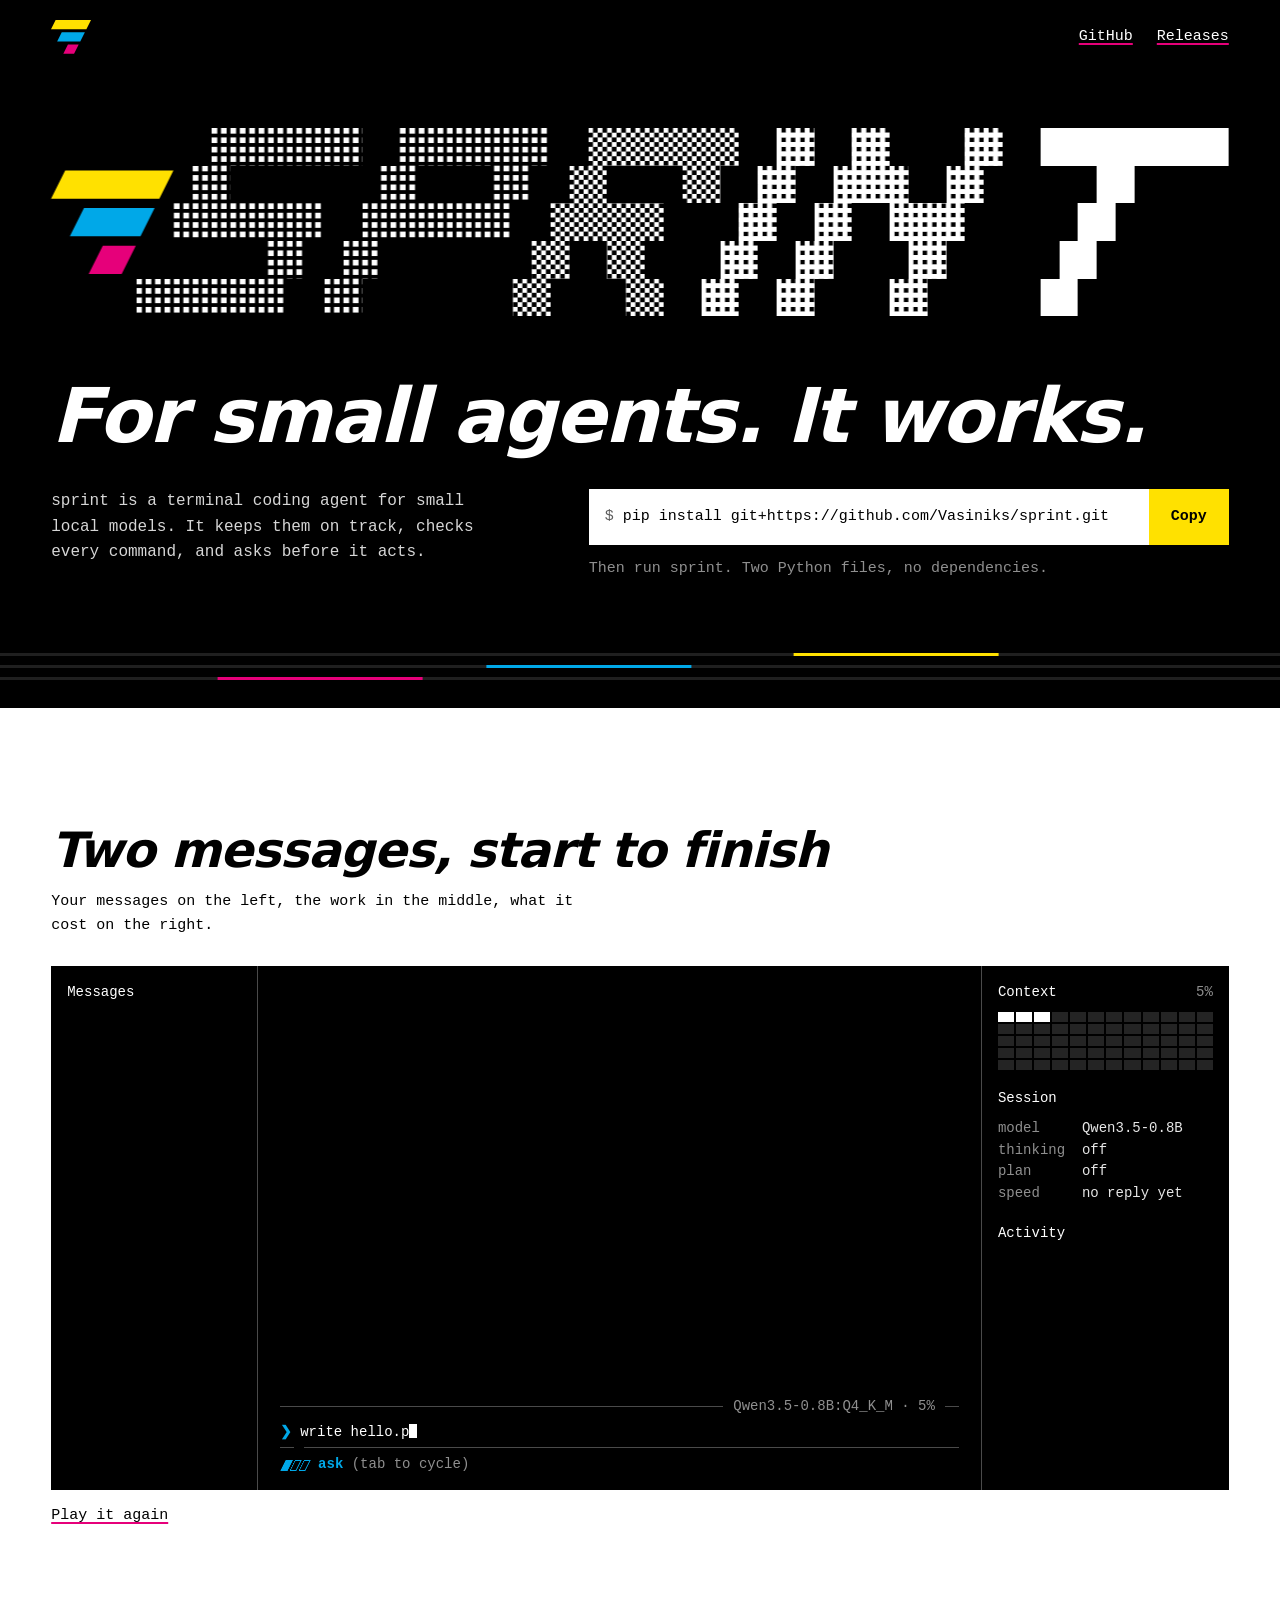
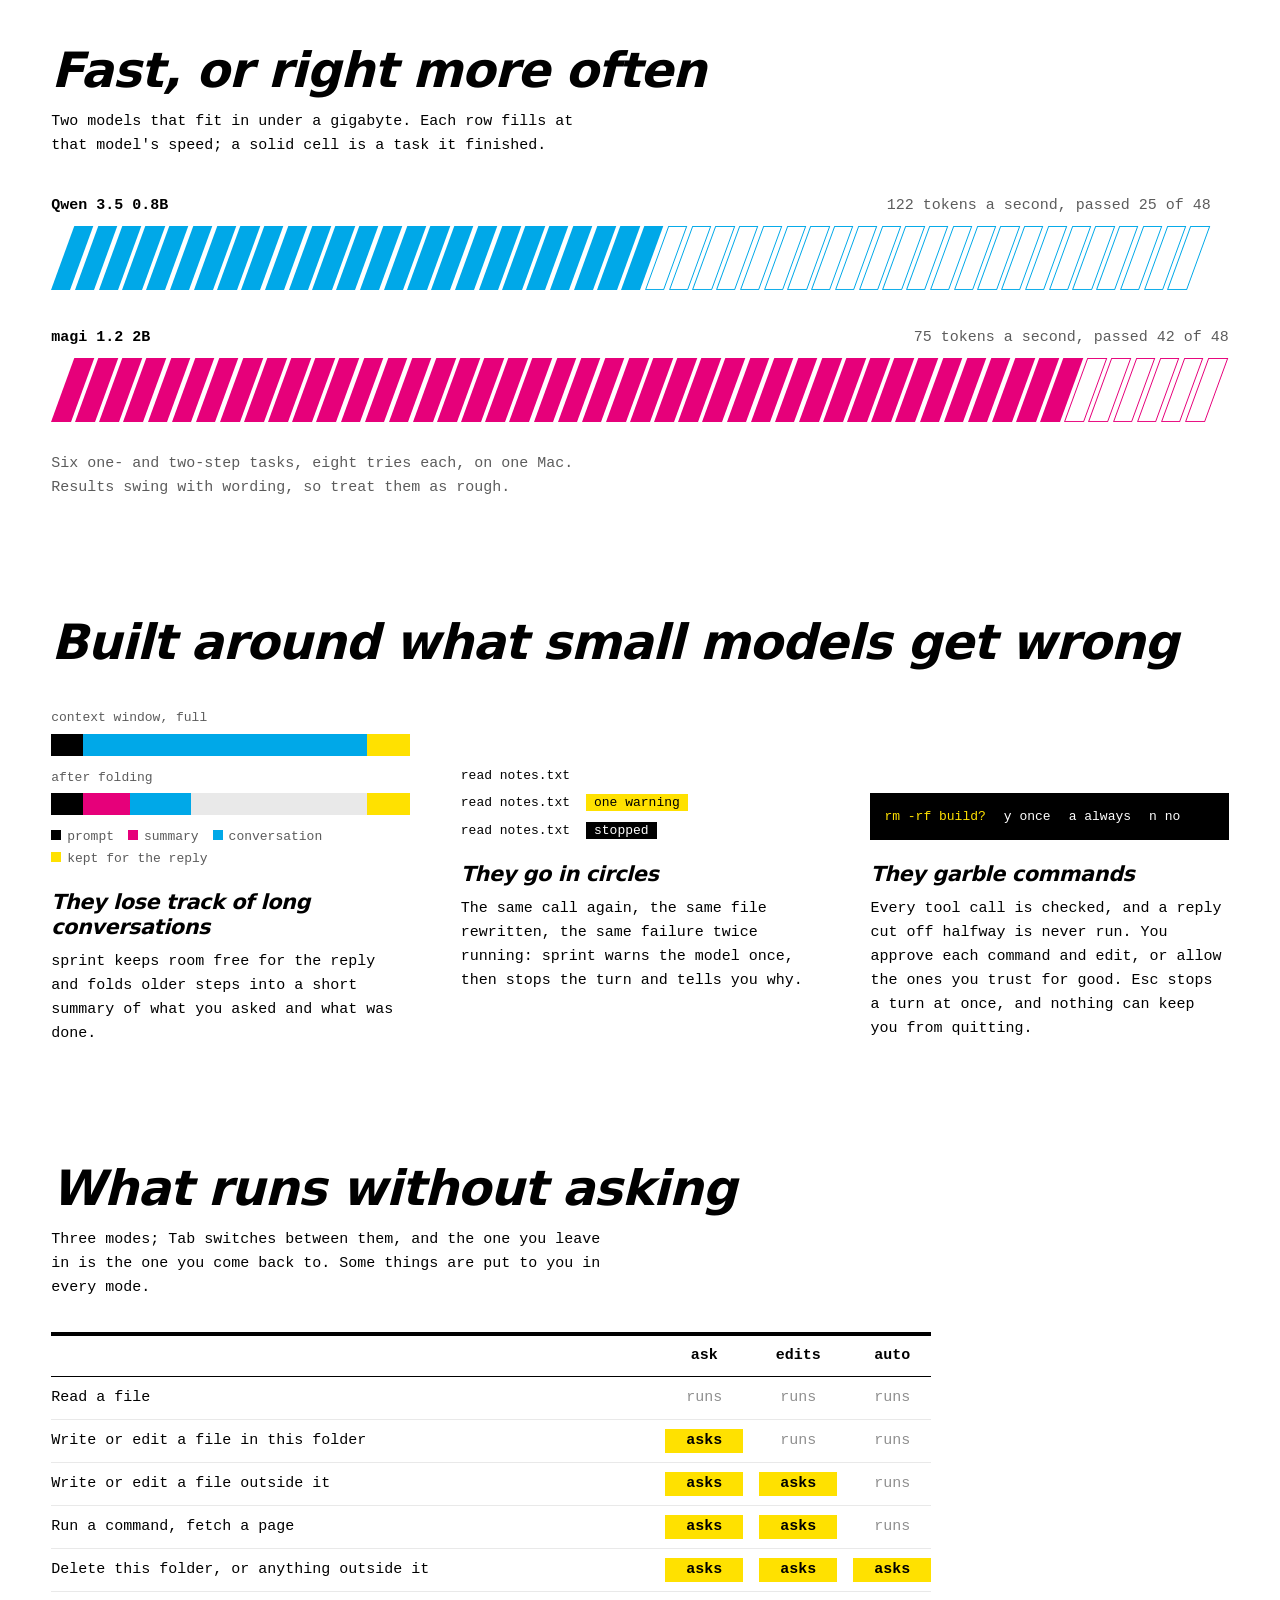
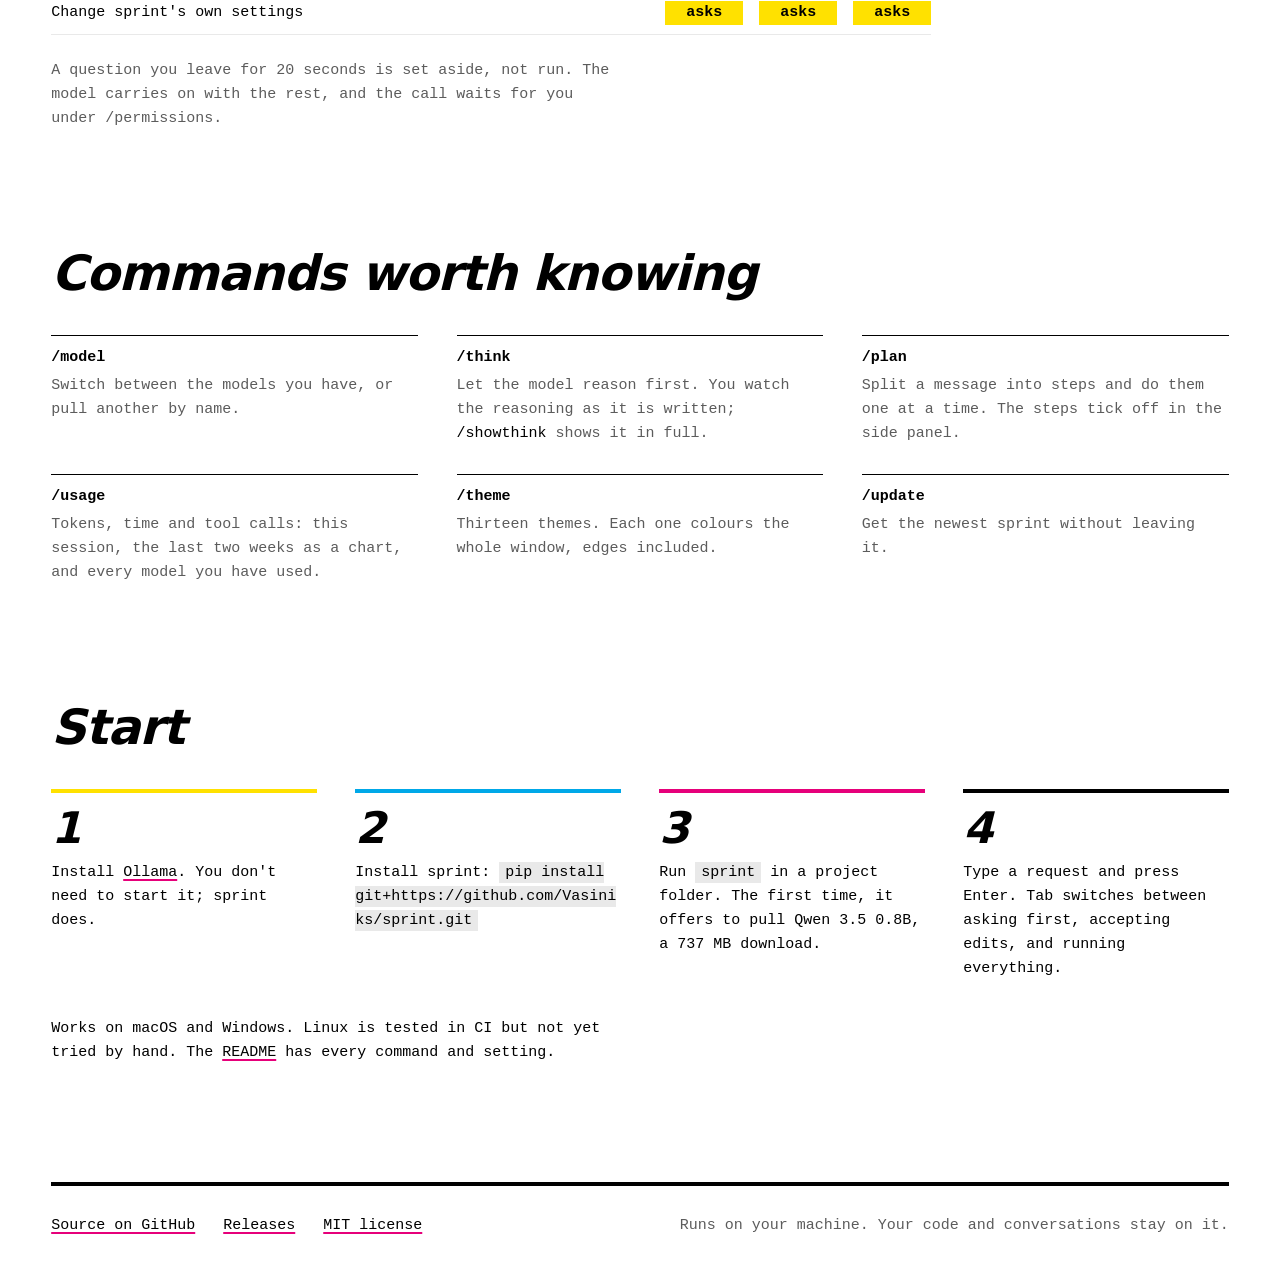
==== site/index.html @ 2ad1060d "Site: what each mode runs without asking, commands worth knowing, the session panel The mock screen'" ====
<!doctype html>
<html lang="en">
<head>
<meta charset="utf-8">
<meta name="viewport" content="width=device-width, initial-scale=1">
<title>sprint, a coding agent for small models</title>
<meta name="description" content="sprint is a terminal coding agent for small local models. Two Python files, no dependencies.">
<meta property="og:title" content="sprint">
<meta property="og:description" content="A terminal coding agent for small local models. It works.">
<meta name="color-scheme" content="light">
<link rel="icon" href="favicon.svg" type="image/svg+xml">
<script>document.documentElement.className = 'js'</script>
<style>
:root {
  --paper: #fff; --ink: #000; --grey: #5c5c5c; --faint: #e9e9e9; --line: #4a4a4a; --dim: #8f8f8f;
  --y: #ffe100; --c: #00a8e8; --m: #e6007a;
  --mono: ui-monospace, "SF Mono", SFMono-Regular, Menlo, Consolas, "Liberation Mono", monospace;
  --lean: "Avenir Next", "Helvetica Neue", "Segoe UI", system-ui, Arial, sans-serif;
  --gutter: clamp(16px, 4vw, 72px);
}
* { box-sizing: border-box; }
html { -webkit-text-size-adjust: 100%; }
body { margin: 0; background: var(--paper); color: var(--ink); font: 15px/1.6 var(--mono); overflow-x: clip; }
a { color: inherit; text-decoration: underline; text-decoration-color: var(--m); text-decoration-thickness: 2px; text-underline-offset: 3px; }
a:hover { text-decoration-color: var(--c); }
:focus-visible { outline: 3px solid var(--c); outline-offset: 3px; }
p { margin: 0; max-width: 62ch; }
h1, h2, h3 { font-family: var(--lean); font-style: italic; font-weight: 800; letter-spacing: -0.02em; margin: 0; }
h1 { font-size: clamp(2.1rem, 5.9vw, 7rem); line-height: .98; }
h1 span { white-space: nowrap; }
h2 { font-size: clamp(1.6rem, 3.8vw, 3.25rem); line-height: 1.05; }
h3 { font-size: 1.3rem; line-height: 1.2; }
code { font: inherit; }

/* hero: a black band the full width of the window */
.hero { background: var(--ink); color: #fff; padding: 0 var(--gutter); overflow: hidden; }
.top { display: flex; align-items: center; justify-content: space-between; padding: 20px 0; }
.top svg { width: 40px; height: auto; display: block; }
.top nav { display: flex; gap: 24px; }
.mark { display: block; width: 100%; height: auto; overflow: visible; margin: clamp(20px, 6vh, 72px) 0 clamp(32px, 7vh, 80px); }
.mark .s { transform-box: fill-box; transform-origin: 100% 50%; transform: scaleX(0); }
.pitch { display: grid; grid-template-columns: minmax(0, 1fr) minmax(0, 640px); gap: 28px clamp(32px, 6vw, 96px); align-items: start; margin-top: clamp(24px, 4vh, 44px); }
.pitch p { font-size: 16px; color: #d6d6d6; }
.get { display: flex; align-items: stretch; background: #fff; color: var(--ink); }
.get code { flex: 1; min-width: 0; padding: 16px; overflow-x: auto; white-space: nowrap; scrollbar-width: none; }
.get code::before { content: "$ "; color: var(--grey); }
.get button { font: inherit; font-weight: 700; border: 0; padding: 0 22px; background: var(--y); color: var(--ink); cursor: pointer; }
.get button:hover { background: var(--c); }
.pitch .after { margin-top: 12px; font-size: 15px; color: var(--dim); }
.track { margin: clamp(40px, 8vh, 88px) calc(var(--gutter) * -1) 0; padding-bottom: 28px; display: grid; gap: 9px; }
.track i { display: block; height: 3px; background: #1f1f1f; position: relative; }
.track i::after { content: ""; position: absolute; inset: 0 auto 0 0; width: 16vw; background: var(--tint); transform: translateX(var(--at)); }
.track i:nth-child(1) { --tint: var(--y); --at: 62vw; --t: 1.5s; }
.track i:nth-child(2) { --tint: var(--c); --at: 38vw; --t: 2.2s; }
.track i:nth-child(3) { --tint: var(--m); --at: 17vw; --t: 3.1s; }

main { padding: 0 var(--gutter); }
section { padding-top: clamp(72px, 13vh, 144px); }
section > h2 + p { margin-top: 14px; }

/* the screen: three panels, like the app */
.tui { margin-top: 28px; background: var(--ink); color: #e6e6e6; font-size: 14px; line-height: 1.55; display: grid; grid-template-columns: minmax(180px, 2fr) minmax(0, 7fr) minmax(200px, 2.4fr); }
.tui aside { padding: 16px 16px 14px; color: var(--dim); min-width: 0; }
.tui .hist { border-right: 1px solid var(--line); }
.tui .side { border-left: 1px solid var(--line); }
.tui h4 { margin: 0 0 8px; font: inherit; color: #fff; }
.tui h4 span { color: var(--dim); float: right; }
.tui .side h4:not(:first-child) { margin-top: 18px; }
.tui ol, .tui ul { list-style: none; margin: 0; padding: 0; }
.hist li { padding: 6px 8px; margin: 0 -8px 4px; }
.hist li.now { background: #1c1c1c; color: #fff; }
.hist li b { display: block; font-weight: 400; color: #fff; white-space: nowrap; overflow: hidden; text-overflow: ellipsis; }
.grid { display: grid; grid-template-columns: repeat(12, 1fr); gap: 2px; }
.grid i { aspect-ratio: 1.6; background: #242424; }
.grid i.sys { background: #fff; } .grid i.used { background: var(--c); }
.sess { display: grid; grid-template-columns: auto minmax(0, 1fr); gap: 0 1.2em; margin: 0; }
.sess dd { margin: 0; color: #e6e6e6; white-space: nowrap; overflow: hidden; text-overflow: ellipsis; }
.acts li { white-space: nowrap; overflow: hidden; text-overflow: ellipsis; }
.acts li b { font-weight: 400; color: var(--y); } .acts li em { font-style: normal; color: var(--c); }
.mid { display: flex; flex-direction: column; min-width: 0; height: calc(33.7em + 52px); padding: 16px clamp(12px, 2vw, 22px) 14px; }
.talk { flex: 1 1 0; min-height: 0; overflow: hidden; }
.talk > * + * { margin-top: 12px; }
.you { background: #2c2f35; padding: 6px 10px; color: #fff; font-weight: 700; border-left: 4px solid var(--c); }
.you::before { content: "❯ "; color: var(--c); }
.cost { color: var(--dim); margin-top: 2px !important; }
.win { position: relative; border: 1px solid var(--line); border-radius: 7px; padding: 12px 12px 8px; }
.talk > .win { margin-top: 20px; }
.win .cap, .win .state { position: absolute; top: -0.8em; background: var(--ink); padding: 0 6px; white-space: nowrap; }
.win .cap { left: 8px; max-width: calc(100% - 96px); overflow: hidden; text-overflow: ellipsis; }
.win .cap b { color: var(--y); font-weight: 400; }
.win .cap em { color: var(--c); font-style: normal; }
.win .state { right: 8px; color: var(--dim); }
.win .body { white-space: pre-wrap; min-height: 1.55em; }
.plus { color: var(--c); } .minus { color: var(--m); } .dim { color: var(--dim); }
/* the prompt: a status line while a turn runs, a rule with the model, the prompt itself, a rule carrying the mode */
.status { display: flex; align-items: center; gap: .9em; margin-top: 10px; color: var(--dim); white-space: nowrap; visibility: hidden; }
.busy .status { visibility: visible; }
.status span { min-width: 0; overflow: hidden; text-overflow: ellipsis; }
.lap { --cells: 14; flex: none; position: relative; width: calc(var(--cells) * .6em); height: 1.05em; margin: 0 .3em; background: #242424; overflow: hidden; transform: skewX(-26.565deg); color: var(--y); }
.lap b { position: absolute; inset: 0 auto 0 0; display: flex; transform: translateX(3em); }
.lap i { width: .6em; height: 1.05em; background: currentColor; }
.lap i:nth-child(1) { opacity: .3; } .lap i:nth-child(2) { opacity: .52; } .lap i:nth-child(3) { opacity: .76; }
.rule { display: flex; align-items: center; gap: 10px; margin-top: 4px; color: var(--dim); white-space: nowrap; }
.rule::before, .rule::after { content: ""; width: 14px; border-top: 1px solid var(--line); }
.rule.over::before, .rule.under::after { content: none; }
.rule i { flex: 1; border-top: 1px solid var(--line); min-width: 12px; }
#mode, .gt { color: var(--c); font-weight: 700; }
#meta { overflow: hidden; text-overflow: ellipsis; }
.line { display: flex; align-items: flex-start; gap: .6em; margin-top: 4px; color: #fff; }
.gt { flex: none; }
.modeline { display: flex; align-items: center; margin-top: 6px; color: var(--dim); white-space: nowrap; }
.icon { display: inline-flex; gap: 2px; margin: 0 .7em 0 .25em; transform: skewX(-26.565deg); }
.icon i { width: .5em; height: .8em; box-shadow: inset 0 0 0 1px var(--c); }
.icon i.on { background: var(--c); }
.modeline span:last-child { margin-left: .6em; }
.entry { min-width: 0; overflow-wrap: anywhere; }
.caret { display: inline-block; width: .55em; height: 1.05em; background: #fff; vertical-align: -.2em; }
.hint { color: var(--dim); margin-left: .6em; white-space: pre-wrap; }
#typed:not(:empty) ~ .hint, .asking .caret { display: none; }
.q { margin-right: 1.2em; }
.keys { display: inline-block; white-space: nowrap; color: var(--dim); } .keys b { color: #fff; font-weight: 400; } .keys b ~ b { margin-left: 1.1em; } .keys u { text-decoration: none; background: #fff; color: var(--ink); font-weight: 700; padding: 0 .45em; margin-right: .7em; } .keys u.hit { background: var(--y); } .keys b.hit { background: var(--y); color: var(--ink); }
.again { margin-top: 14px; font: inherit; background: none; border: 0; padding: 0; cursor: pointer; text-decoration: underline; text-decoration-color: var(--m); text-decoration-thickness: 2px; text-underline-offset: 3px; }

/* two models */
.lanes { margin-top: 36px; display: grid; gap: 30px; }
.lane .name { display: flex; flex-wrap: wrap; justify-content: space-between; gap: 4px 16px; }
.lane .name span { color: var(--grey); }
.cells { display: grid; grid-template-columns: repeat(48, 1fr); gap: clamp(1px, .35vw, 5px); height: clamp(34px, 5vw, 64px); margin: 8px 0 6px; transform: skewX(-20deg); transform-origin: 0 100%; padding-right: clamp(12px, 2vw, 24px); }
.cells i { background: var(--tint); }
.cells i.miss { background: none; box-shadow: inset 0 0 0 1px var(--tint); }
.q { --tint: var(--c); --step: 34ms; } .g { --tint: var(--m); --step: 55ms; }
.note { margin-top: 24px; color: var(--grey); }

/* three points, side by side */
.points { margin-top: 40px; display: grid; grid-template-columns: repeat(3, minmax(0, 1fr)); gap: 48px clamp(28px, 4vw, 64px); }
.point p { margin-top: 10px; }
.fig { font-size: 13px; line-height: 1.5; min-height: 132px; margin-bottom: 22px; display: flex; flex-direction: column; justify-content: flex-end; }
.bar { display: flex; height: 22px; background: var(--faint); margin-top: 6px; }
.bar i { display: block; height: 100%; flex: none; }
.bar .k { background: var(--ink); width: 9%; } .bar .c { background: var(--c); width: 79%; } .bar .m { background: var(--m); width: 0; } .bar .y { background: var(--y); margin-left: auto; width: 12%; }
.bar.fold .c { width: 17%; } .bar.fold .m { width: 13%; }
.fig .cap { display: block; color: var(--grey); }
.fig .cap + .bar + .cap { margin-top: 12px; }
.key { display: flex; flex-wrap: wrap; gap: 2px 14px; margin-top: 12px; color: var(--grey); }
.key i { display: inline-block; width: 10px; height: 10px; margin-right: 6px; }
.calls { display: grid; grid-template-columns: auto 1fr; gap: 8px 16px; align-items: center; margin: 0; }
.calls dt, .calls dd { margin: 0; }
.tag { padding: 1px 8px; } .tag.warn { background: var(--y); } .tag.stop { background: var(--ink); color: #fff; }
.askline { background: var(--ink); color: #fff; padding: 14px; display: flex; flex-wrap: wrap; gap: 4px 18px; }
.askline span { color: var(--y); } .askline b { font-weight: 400; color: #fff; }
.askline b:first-of-type { padding: 0 6px; margin: 0 -6px; }

/* what each mode runs: a row to a kind of action, a column to a mode */
.rules { margin-top: 32px; max-width: 880px; border-top: 4px solid var(--ink); }
.rr { display: grid; grid-template-columns: minmax(0, 1fr) repeat(3, 5.2em); align-items: center; gap: 0 clamp(6px, 1.4vw, 16px); padding: 9px 0; border-bottom: 1px solid var(--faint); }
.rr.head { padding: 8px 0; border-bottom-color: var(--ink); }
.rr b, .rr i, .rr u { text-align: center; font-style: normal; text-decoration: none; }
.rr i { color: var(--dim); }
.rr u { background: var(--y); font-weight: 700; }

/* commands: a name, and what it is for */
.cmds { margin: 36px 0 0; display: grid; grid-template-columns: repeat(3, minmax(0, 1fr)); gap: 28px clamp(24px, 3vw, 48px); }
.cmds dt { font-weight: 700; border-top: 1px solid var(--ink); padding-top: 10px; }
.cmds dd { margin: 4px 0 0; color: var(--grey); }
.cmds dd code { color: var(--ink); }

/* start: four steps across */
.steps { list-style: none; counter-reset: n; margin: 36px 0 0; padding: 0; display: grid; grid-template-columns: repeat(4, minmax(0, 1fr)); gap: 32px clamp(24px, 3vw, 48px); }
.steps li { counter-increment: n; border-top: 4px solid var(--ink); padding-top: 12px; }
.steps li::before { content: counter(n); display: block; font: italic 800 clamp(2rem, 3.4vw, 3.25rem)/1.1 var(--lean); margin-bottom: 8px; }
.steps li:nth-child(1) { border-color: var(--y); } .steps li:nth-child(2) { border-color: var(--c); } .steps li:nth-child(3) { border-color: var(--m); }
.steps code { background: var(--faint); padding: 2px 6px; overflow-wrap: anywhere; }
.steps + p { margin-top: 36px; }

footer { margin: clamp(72px, 13vh, 144px) var(--gutter) 0; padding: 28px 0 48px; display: flex; flex-wrap: wrap; gap: 8px 28px; align-items: center; border-top: 4px solid var(--ink); }
footer span { color: var(--grey); margin-left: auto; }

@media (max-width: 1000px) {
  .pitch { grid-template-columns: minmax(0, 1fr); }
  .tui { grid-template-columns: minmax(0, 1fr) minmax(190px, 240px); }
  .tui .hist { display: none; }
  .steps { grid-template-columns: repeat(2, minmax(0, 1fr)); }
  .cmds { grid-template-columns: repeat(2, minmax(0, 1fr)); }
}
@media (max-width: 760px) {
  .tui { grid-template-columns: minmax(0, 1fr); font-size: 12.5px; }
  .tui .side, .status .wide { display: none; }
  .mid { height: calc(38.4em + 52px); }
  .lap { --cells: 10; }
  .points { grid-template-columns: minmax(0, 1fr); }
  .fig { min-height: 0; }
  .steps, .cmds { grid-template-columns: minmax(0, 1fr); }
  .rr { grid-template-columns: minmax(0, 1fr) repeat(3, 3.6em); font-size: 13.5px; }
  footer span { margin-left: 0; width: 100%; }
}

@media (prefers-reduced-motion: no-preference) {
  .mark .run { animation: dash .95s cubic-bezier(.1, .8, .14, 1) both; }
  .mark .s { animation: tail .7s .8s cubic-bezier(.65, 0, .2, 1) both; }
  .hero h1, .pitch > * { animation: rise .45s .3s cubic-bezier(.2, .7, .2, 1) both; }
  .pitch > * { animation-delay: .4s; } .pitch > * + * { animation-delay: .5s; }
  .track i::after { animation: zip var(--t) cubic-bezier(.5, 0, .8, .4) infinite; }
  .busy .lap { animation: tint 3.3s steps(1) infinite; }
  .busy .lap b { animation: lap 1.1s steps(18) infinite; }
  @media (max-width: 760px) { .busy .lap b { animation-timing-function: steps(14); } }
  .caret { animation: blink 1s steps(1) infinite; }
  .js .cells i { opacity: .1; }
  .js .go .cells i { animation: land 90ms both; animation-delay: calc(var(--n) * var(--step)); }
  .js .bar.fold i { transition: width .8s cubic-bezier(.6, 0, .2, 1) .5s; }
  .js .points:not(.go) .bar.fold .c { width: 79%; } .js .points:not(.go) .bar.fold .m { width: 0; }
  .js .calls > * { opacity: 0; }
  .js .go .calls > * { animation: land .25s both; animation-delay: calc(var(--n) * .55s + .3s); }
  .go .askline b:first-of-type { animation: press 3.2s steps(1) 1.2s infinite; }
}
@keyframes dash { from { transform: translateX(-1500px); } to { transform: none; } }
@keyframes tail { from { transform: scaleX(1); } to { transform: scaleX(0); } }
@keyframes rise { from { opacity: 0; transform: translateX(-28px); } to { opacity: 1; transform: none; } }
@keyframes zip { 0% { transform: translateX(-20vw); } 70%, 100% { transform: translateX(104vw); } }
@keyframes ripple { 0%, 100% { opacity: .25; } 50% { opacity: 1; } }
@keyframes lap { from { transform: translateX(-2.4em); } to { transform: translateX(calc(var(--cells) * .6em)); } }
@keyframes tint { 0% { color: var(--y); } 33.33% { color: var(--c); } 66.67% { color: var(--m); } }
@keyframes blink { 50% { opacity: 0; } }
@keyframes land { from { opacity: .1; transform: translateX(-8px); } to { opacity: 1; transform: none; } }
@keyframes press { 0%, 100% { background: none; color: #fff; } 12%, 30% { background: var(--y); color: var(--ink); } }
</style>
</head>
<body>

<header class="hero" id="top">
  <div class="top">
    <a href="#top" aria-label="sprint"><svg viewBox="0 0 52 44" aria-hidden="true"><polygon points="6,0 52,0 46,12 0,12" fill="#ffe100"/><polygon points="14,16 44,16 38,28 8,28" fill="#00a8e8"/><polygon points="22,32 36,32 30,44 16,44" fill="#e6007a"/></svg></a>
    <nav>
      <a href="https://github.com/Vasiniks/sprint">GitHub</a>
      <a href="https://github.com/Vasiniks/sprint/releases">Releases</a>
    </nav>
  </div>
  <svg class="mark" viewBox="-45.25 0 625.25 100" role="img" aria-label="sprint"><defs><pattern id="d1" width="5" height="5" patternUnits="userSpaceOnUse"><rect width="3" height="3" fill="#ffffff"/></pattern><pattern id="d2" width="5" height="5" patternUnits="userSpaceOnUse"><rect width="2.5" height="2.5" fill="#ffffff"/><rect x="2.5" y="2.5" width="2.5" height="2.5" fill="#ffffff"/></pattern><pattern id="d3" width="5" height="5" patternUnits="userSpaceOnUse"><path d="M0 0h5v5h-5zM2.5 0h2.5v2.5h-2.5z" fill-rule="evenodd" fill="#ffffff"/></pattern><g id="g-i"><rect x="40" y="0" width="20" height="20"/><rect x="30" y="20" width="20" height="20"/><rect x="20" y="40" width="20" height="20"/><rect x="10" y="60" width="20" height="20"/><rect x="0" y="80" width="20" height="20"/></g><g id="g-n"><rect x="40" y="0" width="20" height="20"/><rect x="100" y="0" width="20" height="20"/><rect x="30" y="20" width="40" height="20"/><rect x="90" y="20" width="20" height="20"/><rect x="20" y="40" width="20" height="20"/><rect x="60" y="40" width="40" height="20"/><rect x="10" y="60" width="20" height="20"/><rect x="70" y="60" width="20" height="20"/><rect x="0" y="80" width="20" height="20"/><rect x="60" y="80" width="20" height="20"/></g><g id="g-p"><rect x="40" y="0" width="80" height="20"/><rect x="30" y="20" width="20" height="20"/><rect x="90" y="20" width="20" height="20"/><rect x="20" y="40" width="80" height="20"/><rect x="10" y="60" width="20" height="20"/><rect x="0" y="80" width="20" height="20"/></g><g id="g-r"><rect x="40" y="0" width="80" height="20"/><rect x="30" y="20" width="20" height="20"/><rect x="90" y="20" width="20" height="20"/><rect x="20" y="40" width="60" height="20"/><rect x="10" y="60" width="20" height="20"/><rect x="50" y="60" width="20" height="20"/><rect x="0" y="80" width="20" height="20"/><rect x="60" y="80" width="20" height="20"/></g><g id="g-s"><rect x="40" y="0" width="80" height="20"/><rect x="30" y="20" width="20" height="20"/><rect x="20" y="40" width="80" height="20"/><rect x="70" y="60" width="20" height="20"/><rect x="0" y="80" width="80" height="20"/></g><g id="g-t"><rect x="40" y="0" width="100" height="20"/><rect x="70" y="20" width="20" height="20"/><rect x="60" y="40" width="20" height="20"/><rect x="50" y="60" width="20" height="20"/><rect x="40" y="80" width="20" height="20"/></g></defs><style>@media (prefers-reduced-motion: no-preference){.sh{animation:11s ease-in-out infinite}.sh1{animation-name:sh1}.sh2{animation-name:sh2}.sh3{animation-name:sh3}.sh4{animation-name:sh4}.w{animation:glint 12s linear infinite}}@keyframes sh1{0%,42%{opacity:0}58%,82%{opacity:1}88%,100%{opacity:0}}@keyframes sh2{0%,42%{opacity:1}58%,82%{opacity:0}88%,100%{opacity:1}}@keyframes sh3{0%,31%{opacity:1}41.5%,88%{opacity:0}94%,100%{opacity:1}}@keyframes sh4{0%{opacity:1}18%,94%{opacity:0}100%{opacity:1}}@keyframes glint{0%,3.2%,100%{opacity:0}1%,1.4%{opacity:1}}</style><g class="run"><rect class="s" x="-4037.75" y="22.5" width="4000" height="15" fill="#ffe100"/><rect class="s" x="-4027.75" y="42.5" width="4000" height="15" fill="#00a8e8"/><rect class="s" x="-4017.75" y="62.5" width="4000" height="15" fill="#e6007a"/><polygon points="-37.75,22.5 19.75,22.5 12.25,37.5 -45.25,37.5" fill="#ffe100"/><polygon points="-27.75,42.5 9.75,42.5 2.25,57.5 -35.25,57.5" fill="#00a8e8"/><polygon points="-17.75,62.5 -0.25,62.5 -7.75,77.5 -25.25,77.5" fill="#e6007a"/><g shape-rendering="crispEdges"><g transform="translate(0,0)"><use href="#g-s" class="sh sh1" fill="url(#d1)" style="animation-delay:-8.25s"/><use href="#g-s" class="sh sh2" fill="url(#d2)" opacity="0" style="animation-delay:-8.25s"/><use href="#g-s" class="sh sh3" fill="url(#d3)" opacity="0" style="animation-delay:-8.25s"/><use href="#g-s" class="sh sh4" fill="#ffffff" opacity="0" style="animation-delay:-8.25s"/><use href="#g-s" class="w" fill="#ffe100" opacity="0" style="animation-delay:2.20s"/><use href="#g-s" class="w" fill="#00a8e8" opacity="0" style="animation-delay:6.20s"/><use href="#g-s" class="w" fill="#e6007a" opacity="0" style="animation-delay:10.20s"/></g><g transform="translate(100,0)"><use href="#g-p" class="sh sh1" fill="url(#d1)" style="animation-delay:-6.42s"/><use href="#g-p" class="sh sh2" fill="url(#d2)" opacity="0" style="animation-delay:-6.42s"/><use href="#g-p" class="sh sh3" fill="url(#d3)" opacity="0" style="animation-delay:-6.42s"/><use href="#g-p" class="sh sh4" fill="#ffffff" opacity="0" style="animation-delay:-6.42s"/><use href="#g-p" class="w" fill="#ffe100" opacity="0" style="animation-delay:2.33s"/><use href="#g-p" class="w" fill="#00a8e8" opacity="0" style="animation-delay:6.33s"/><use href="#g-p" class="w" fill="#e6007a" opacity="0" style="animation-delay:10.33s"/></g><g transform="translate(200,0)"><use href="#g-r" class="sh sh1" fill="url(#d1)" opacity="0" style="animation-delay:-4.58s"/><use href="#g-r" class="sh sh2" fill="url(#d2)" style="animation-delay:-4.58s"/><use href="#g-r" class="sh sh3" fill="url(#d3)" opacity="0" style="animation-delay:-4.58s"/><use href="#g-r" class="sh sh4" fill="#ffffff" opacity="0" style="animation-delay:-4.58s"/><use href="#g-r" class="w" fill="#ffe100" opacity="0" style="animation-delay:2.47s"/><use href="#g-r" class="w" fill="#00a8e8" opacity="0" style="animation-delay:6.47s"/><use href="#g-r" class="w" fill="#e6007a" opacity="0" style="animation-delay:10.47s"/></g><g transform="translate(300,0)"><use href="#g-i" class="sh sh1" fill="url(#d1)" opacity="0" style="animation-delay:-3.30s"/><use href="#g-i" class="sh sh2" fill="url(#d2)" style="animation-delay:-3.30s"/><use href="#g-i" class="sh sh3" fill="url(#d3)" style="animation-delay:-3.30s"/><use href="#g-i" class="sh sh4" fill="#ffffff" opacity="0" style="animation-delay:-3.30s"/><use href="#g-i" class="w" fill="#ffe100" opacity="0" style="animation-delay:2.56s"/><use href="#g-i" class="w" fill="#00a8e8" opacity="0" style="animation-delay:6.56s"/><use href="#g-i" class="w" fill="#e6007a" opacity="0" style="animation-delay:10.56s"/></g><g transform="translate(340,0)"><use href="#g-n" class="sh sh1" fill="url(#d1)" opacity="0" style="animation-delay:-2.02s"/><use href="#g-n" class="sh sh2" fill="url(#d2)" style="animation-delay:-2.02s"/><use href="#g-n" class="sh sh3" fill="url(#d3)" style="animation-delay:-2.02s"/><use href="#g-n" class="sh sh4" fill="#ffffff" opacity="0" style="animation-delay:-2.02s"/><use href="#g-n" class="w" fill="#ffe100" opacity="0" style="animation-delay:2.65s"/><use href="#g-n" class="w" fill="#00a8e8" opacity="0" style="animation-delay:6.65s"/><use href="#g-n" class="w" fill="#e6007a" opacity="0" style="animation-delay:10.65s"/></g><g transform="translate(440,0)"><use href="#g-t" class="sh sh1" fill="url(#d1)" opacity="0" style="animation-delay:0.00s"/><use href="#g-t" class="sh sh2" fill="url(#d2)" style="animation-delay:0.00s"/><use href="#g-t" class="sh sh3" fill="url(#d3)" style="animation-delay:0.00s"/><use href="#g-t" class="sh sh4" fill="#ffffff" style="animation-delay:0.00s"/><use href="#g-t" class="w" fill="#ffe100" opacity="0" style="animation-delay:2.80s"/><use href="#g-t" class="w" fill="#00a8e8" opacity="0" style="animation-delay:6.80s"/><use href="#g-t" class="w" fill="#e6007a" opacity="0" style="animation-delay:10.80s"/></g></g></g></svg>
  <h1><span>For small agents.</span> <span>It works.</span></h1>
  <div class="pitch">
    <div>
      <p>sprint is a terminal coding agent for small local models. It keeps them on track, checks every command, and asks before it acts.</p>
    </div>
    <div>
      <div class="get">
        <code id="cmd">pip install git+https://github.com/Vasiniks/sprint.git</code>
        <button type="button" id="copy">Copy</button>
      </div>
      <p class="after">Then run <code>sprint</code>. Two Python files, no dependencies.</p>
    </div>
  </div>
  <div class="track" aria-hidden="true"><i></i><i></i><i></i></div>
</header>

<main>
<section id="demo">
  <h2>Two messages, start to finish</h2>
  <p>Your messages on the left, the work in the middle, what it cost on the right.</p>
  <div class="tui" id="term" role="img" aria-label="The sprint screen. It is asked to write hello.py and run it, then to change what it prints. It asks before writing the file, before running it and before editing it, and reports back each time.">
    <aside class="hist">
      <h4>Messages</h4>
      <ol id="hist">
        <li><b>write hello.py that prints hello world, then run it</b>2 tools, 5s</li>
        <li class="now"><b>now make it say hello sprint</b>1 tool, 3s</li>
      </ol>
    </aside>
    <div class="mid">
      <div class="talk" id="talk">
        <div class="you">write hello.py that prints hello world, then run it</div>
        <div class="win"><span class="cap"><b>write</b> hello.py <em>+1</em></span><span class="state">done</span><div class="body"><span class="plus">+ print("hello world")</span></div></div>
        <div class="win"><span class="cap"><b>shell</b> python3 hello.py</span><span class="state">done</span><div class="body"><span class="dim">$ python3 hello.py</span>
hello world</div></div>
        <div class="say">Saved hello.py and ran it. It prints hello world.</div>
        <div class="cost">↑ 1.9k ↓ 310 tokens | 5s</div>
        <div class="you">now make it say hello sprint</div>
        <div class="win"><span class="cap"><b>edit</b> hello.py <em>+1 -1</em></span><span class="state">done</span><div class="body"><span class="minus">- print("hello world")</span>
<span class="plus">+ print("hello sprint")</span></div></div>
        <div class="say">Changed. hello.py now prints hello sprint.</div>
        <div class="cost">↑ 2.1k ↓ 190 tokens | 3s</div>
      </div>
      <div class="status"><div class="lap"><b><i></i><i></i><i></i><i></i></b></div><span>answering (<span id="secs">0</span>s | ↓ <span id="toks">0</span> tokens<span class="wide"> | medium effort</span>)</span></div>
      <div class="rule over"><i></i><span id="meta">Qwen3.5-0.8B:Q4_K_M · 9%</span></div>
      <div class="line"><span class="gt">❯</span><span class="entry"><span id="typed"></span><span class="caret"></span><span class="hint">Ask anything…  / for commands  ! for shell</span></span></div>
      <div class="rule under"><i></i></div>
      <div class="modeline"><span class="icon" aria-hidden="true"><i class="on"></i><i></i><i></i></span><span id="mode">ask</span><span> (tab to cycle)</span></div>
    </div>
    <aside class="side">
      <h4>Context <span id="pct">9%</span></h4>
      <div class="grid" id="grid"></div>
      <h4>Session</h4>
      <dl class="sess">
        <dt>model</dt><dd>Qwen3.5-0.8B</dd>
        <dt>thinking</dt><dd>off</dd>
        <dt>plan</dt><dd>off</dd>
        <dt>speed</dt><dd id="spd">122 tok/s</dd>
      </dl>
      <h4>Activity</h4>
      <ul class="acts" id="acts">
        <li><b>write</b> hello.py <em>done</em></li>
        <li><b>shell</b> python3 hello.py <em>done</em></li>
        <li><b>edit</b> hello.py <em>done</em></li>
      </ul>
    </aside>
  </div>
  <button type="button" class="again" id="again">Play it again</button>
</section>

<section id="models">
  <h2>Fast, or right more often</h2>
  <p>Two models that fit in under a gigabyte. Each row fills at that model's speed; a solid cell is a task it finished.</p>
  <div class="lanes">
    <div class="lane q">
      <div class="name"><strong>Qwen 3.5 0.8B</strong><span>122 tokens a second, passed 25 of 48</span></div>
      <div class="cells" data-pass="25" aria-hidden="true"></div>
    </div>
    <div class="lane g">
      <div class="name"><strong>magi 1.2 2B</strong><span>75 tokens a second, passed 42 of 48</span></div>
      <div class="cells" data-pass="42" aria-hidden="true"></div>
    </div>
  </div>
  <p class="note">Six one- and two-step tasks, eight tries each, on one Mac. Results swing with wording, so treat them as rough.</p>
</section>

<section id="how">
  <h2>Built around what small models get wrong</h2>
  <div class="points" id="points">
    <div class="point">
      <div class="fig" aria-hidden="true">
        <span class="cap">context window, full</span>
        <div class="bar"><i class="k"></i><i class="c"></i><i class="y"></i></div>
        <span class="cap">after folding</span>
        <div class="bar fold"><i class="k"></i><i class="m"></i><i class="c"></i><i class="y"></i></div>
        <div class="key"><span><i style="background:var(--ink)"></i>prompt</span><span><i style="background:var(--m)"></i>summary</span><span><i style="background:var(--c)"></i>conversation</span><span><i style="background:var(--y)"></i>kept for the reply</span></div>
      </div>
      <h3>They lose track of long conversations</h3>
      <p>sprint keeps room free for the reply and folds older steps into a short summary of what you asked and what was done.</p>
    </div>
    <div class="point">
      <div class="fig" aria-hidden="true">
        <dl class="calls">
          <dt style="--n:0">read notes.txt</dt><dd style="--n:0"></dd>
          <dt style="--n:1">read notes.txt</dt><dd style="--n:1"><span class="tag warn">one warning</span></dd>
          <dt style="--n:2">read notes.txt</dt><dd style="--n:2"><span class="tag stop">stopped</span></dd>
        </dl>
      </div>
      <h3>They go in circles</h3>
      <p>The same call again, the same file rewritten, the same failure twice running: sprint warns the model once, then stops the turn and tells you why.</p>
    </div>
    <div class="point">
      <div class="fig" aria-hidden="true">
        <div class="askline"><span>rm -rf build?</span><b>y once</b><b>a always</b><b>n no</b></div>
      </div>
      <h3>They garble commands</h3>
      <p>Every tool call is checked, and a reply cut off halfway is never run. You approve each command and edit, or allow the ones you trust for good. Esc stops a turn at once, and nothing can keep you from quitting.</p>
    </div>
  </div>
</section>

<section id="asks">
  <h2>What runs without asking</h2>
  <p>Three modes; Tab switches between them, and the one you leave in is the one you come back to. Some things are put to you in every mode.</p>
  <div class="rules" role="table" aria-label="What each mode runs without asking">
    <div class="rr head" role="row"><span role="columnheader"></span><b role="columnheader">ask</b><b role="columnheader">edits</b><b role="columnheader">auto</b></div>
    <div class="rr" role="row"><span role="rowheader">Read a file</span><i role="cell">runs</i><i role="cell">runs</i><i role="cell">runs</i></div>
    <div class="rr" role="row"><span role="rowheader">Write or edit a file in this folder</span><u role="cell">asks</u><i role="cell">runs</i><i role="cell">runs</i></div>
    <div class="rr" role="row"><span role="rowheader">Write or edit a file outside it</span><u role="cell">asks</u><u role="cell">asks</u><i role="cell">runs</i></div>
    <div class="rr" role="row"><span role="rowheader">Run a command, fetch a page</span><u role="cell">asks</u><u role="cell">asks</u><i role="cell">runs</i></div>
    <div class="rr" role="row"><span role="rowheader">Delete this folder, or anything outside it</span><u role="cell">asks</u><u role="cell">asks</u><u role="cell">asks</u></div>
    <div class="rr" role="row"><span role="rowheader">Change sprint's own settings</span><u role="cell">asks</u><u role="cell">asks</u><u role="cell">asks</u></div>
  </div>
  <p class="note">A question you leave for 20 seconds is set aside, not run. The model carries on with the rest, and the call waits for you under <code>/permissions</code>.</p>
</section>

<section id="commands">
  <h2>Commands worth knowing</h2>
  <dl class="cmds">
    <div><dt>/model</dt><dd>Switch between the models you have, or pull another by name.</dd></div>
    <div><dt>/think</dt><dd>Let the model reason first. You watch the reasoning as it is written; <code>/showthink</code> shows it in full.</dd></div>
    <div><dt>/plan</dt><dd>Split a message into steps and do them one at a time. The steps tick off in the side panel.</dd></div>
    <div><dt>/usage</dt><dd>Tokens, time and tool calls: this session, the last two weeks as a chart, and every model you have used.</dd></div>
    <div><dt>/theme</dt><dd>Thirteen themes. Each one colours the whole window, edges included.</dd></div>
    <div><dt>/update</dt><dd>Get the newest sprint without leaving it.</dd></div>
  </dl>
</section>

<section id="start">
  <h2>Start</h2>
  <ol class="steps">
    <li>Install <a href="https://ollama.com">Ollama</a>. You don't need to start it; sprint does.</li>
    <li>Install sprint: <code>pip install git+https://github.com/Vasiniks/sprint.git</code></li>
    <li>Run <code>sprint</code> in a project folder. The first time, it offers to pull Qwen 3.5 0.8B, a 737 MB download.</li>
    <li>Type a request and press Enter. Tab switches between asking first, accepting edits, and running everything.</li>
  </ol>
  <p>Works on macOS and Windows. Linux is tested in CI but not yet tried by hand. The <a href="https://github.com/Vasiniks/sprint#readme">README</a> has every command and setting.</p>
</section>
</main>

<footer>
  <a href="https://github.com/Vasiniks/sprint">Source on GitHub</a>
  <a href="https://github.com/Vasiniks/sprint/releases">Releases</a>
  <a href="https://github.com/Vasiniks/sprint/blob/main/LICENSE">MIT license</a>
  <span>Runs on your machine. Your code and conversations stay on it.</span>
</footer>

<script>
(() => {
  const $ = id => document.getElementById(id);
  const still = matchMedia('(prefers-reduced-motion: reduce)').matches;

  $('copy').addEventListener('click', async () => {
    try { await navigator.clipboard.writeText($('cmd').textContent); $('copy').textContent = 'Copied'; }
    catch { $('copy').textContent = 'Select it'; getSelection().selectAllChildren($('cmd')); }
    setTimeout(() => $('copy').textContent = 'Copy', 1600);
  });

  // the two rows of cells: passes first, misses after
  for (const row of document.querySelectorAll('.cells'))
    for (let n = 0; n < 48; n++) {
      const cell = document.createElement('i');
      if (n >= +row.dataset.pass) cell.className = 'miss';
      cell.style.setProperty('--n', n);
      row.append(cell);
    }

  // the screen
  const term = $('term'), talk = $('talk'), typed = $('typed'), meta = $('meta');
  const hist = $('hist'), acts = $('acts'), grid = $('grid');
  const MODEL = 'Qwen3.5-0.8B:Q4_K_M';
  for (let n = 0; n < 60; n++) grid.append(document.createElement('i'));
  const fill = pct => {  // 60 cells: the first three are the system prompt
    [...grid.children].forEach((c, n) => c.className = n < 3 ? 'sys' : n < Math.round(pct * .6) ? 'used' : '');
    $('pct').textContent = pct + '%'; meta.textContent = MODEL + ' · ' + pct + '%';
  };
  fill(9);

  // the status line: seconds since the turn began, and tokens that arrive only while the model is the one talking
  let began = 0, last = 0, toks = 0, talking = false, clock = 0;
  const tick = () => {
    const now = performance.now();
    if (talking) toks += (now - last) * .122;
    last = now;
    $('secs').textContent = Math.floor((now - began) / 1000); $('toks').textContent = Math.round(toks);
  };
  const busy = on => {
    clearInterval(clock); term.classList.toggle('busy', on); talking = on;
    if (on) { began = last = performance.now(); toks = 0; tick(); clock = setInterval(tick, 100); }
  };

  let run = 0;
  const wait = (ms, id) => new Promise((ok, no) => setTimeout(() => id === run ? ok() : no(), ms));
  const down = () => talk.scrollTop = talk.scrollHeight;
  const add = (cls, html = '') => { const d = document.createElement('div'); d.className = cls; d.innerHTML = html; talk.append(d); down(); return d; };
  const type = async (el, text, ms, id) => { for (const ch of text) { el.textContent += ch; down(); await wait(ms, id); } };
  const approve = async (question, id) => {
    tick(); talking = false; term.classList.add('asking');
    typed.innerHTML = '<span class="q"></span><span class="keys"><u>y once</u> <b>a</b> always <b>n</b> no</span>';
    typed.firstChild.textContent = question; down();
    await wait(950, id);
    typed.querySelector('u').className = 'hit';
    await wait(320, id);
    typed.textContent = ''; term.classList.remove('asking'); tick(); talking = true;
  };
  const tool = async (name, arg, extra, question, body, pct, id) => {
    const w = add('win', `<span class="cap"><b>${name}</b> ${arg} <em>${extra}</em></span><span class="state">waiting</span><div class="body"></div>`);
    const log = document.createElement('li'); log.innerHTML = `<b>${name}</b> ${arg} <em></em>`; acts.append(log);
    await approve(question, id);
    w.querySelector('.body').innerHTML = body; w.querySelector('.state').textContent = 'done';
    log.querySelector('em').textContent = 'done'; fill(pct); down();
  };
  const send = async (text, id) => {
    await type(typed, text, 24, id);
    await wait(380, id);
    add('you').textContent = text; typed.textContent = ''; busy(true);
    hist.querySelector('.now')?.classList.remove('now');
    const row = document.createElement('li'); row.className = 'now';
    row.innerHTML = '<b></b><span>working</span>'; row.firstChild.textContent = text; hist.append(row);
    await wait(800, id);
    return row.lastChild;
  };
  const answer = async (text, cost, took, id, up = '1.9k') => {
    await wait(600, id);
    await type(add('say'), text, 11, id);
    tick(); busy(false);
    add('cost').textContent = '↑ ' + up + ' ↓ ' + $('toks').textContent + ' tokens | ' + $('secs').textContent + 's'; took.textContent = cost + ', ' + $('secs').textContent + 's'; $('spd').textContent = '122 tok/s';
  };
  async function play() {
    const id = ++run;
    talk.innerHTML = hist.innerHTML = acts.innerHTML = typed.textContent = '';
    $('spd').textContent = 'no reply yet'; fill(5); busy(false); term.classList.remove('asking');
    try {
      await wait(500, id);
      let took = await send('write hello.py that prints hello world, then run it', id);
      await tool('write', 'hello.py', '+1', 'write hello.py?', '<span class="plus">+ print("hello world")</span>', 6, id);
      await wait(700, id);
      await tool('shell', 'python3 hello.py', '', 'run python3 hello.py?', '<span class="dim">$ python3 hello.py</span>\nhello world', 7, id);
      await answer('Saved hello.py and ran it. It prints hello world.', '2 tools', took, id);
      await wait(1300, id);
      took = await send('now make it say hello sprint', id);
      await tool('edit', 'hello.py', '+1 -1', 'edit hello.py?', '<span class="minus">- print("hello world")</span>\n<span class="plus">+ print("hello sprint")</span>', 9, id);
      await answer('Changed. hello.py now prints hello sprint.', '1 tool', took, id);
    } catch { /* a newer run took over */ }
  }
  $('again').addEventListener('click', play);

  const once = ['models', 'points'];
  if (still || !('IntersectionObserver' in window)) { once.forEach(id => $(id).classList.add('go')); return; }
  talk.innerHTML = hist.innerHTML = acts.innerHTML = ''; $('spd').textContent = 'no reply yet'; fill(5);
  const seen = new IntersectionObserver(entries => {
    for (const e of entries) if (e.isIntersecting) {
      seen.unobserve(e.target);
      e.target === term ? play() : e.target.classList.add('go');
    }
  }, { threshold: .4 });
  seen.observe(term); once.forEach(id => seen.observe($(id)));
})();
</script>
</body>
</html>
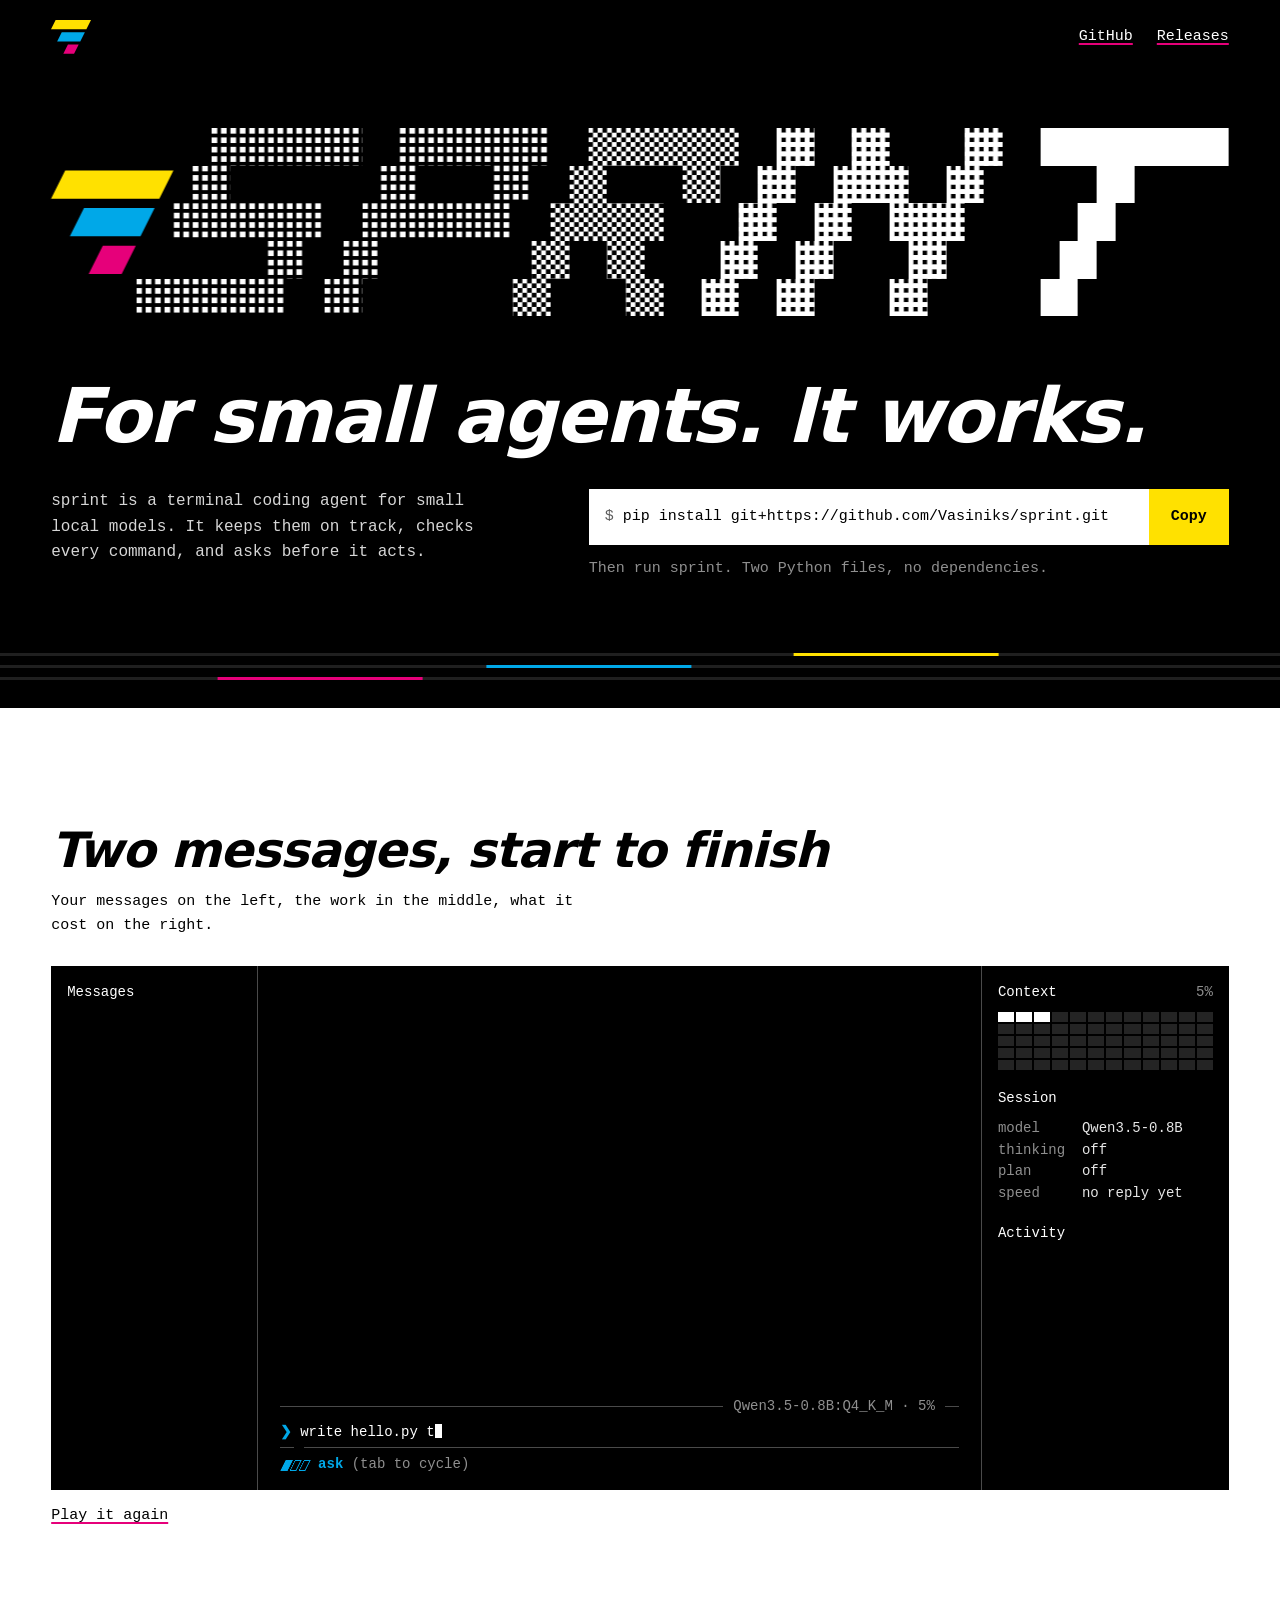
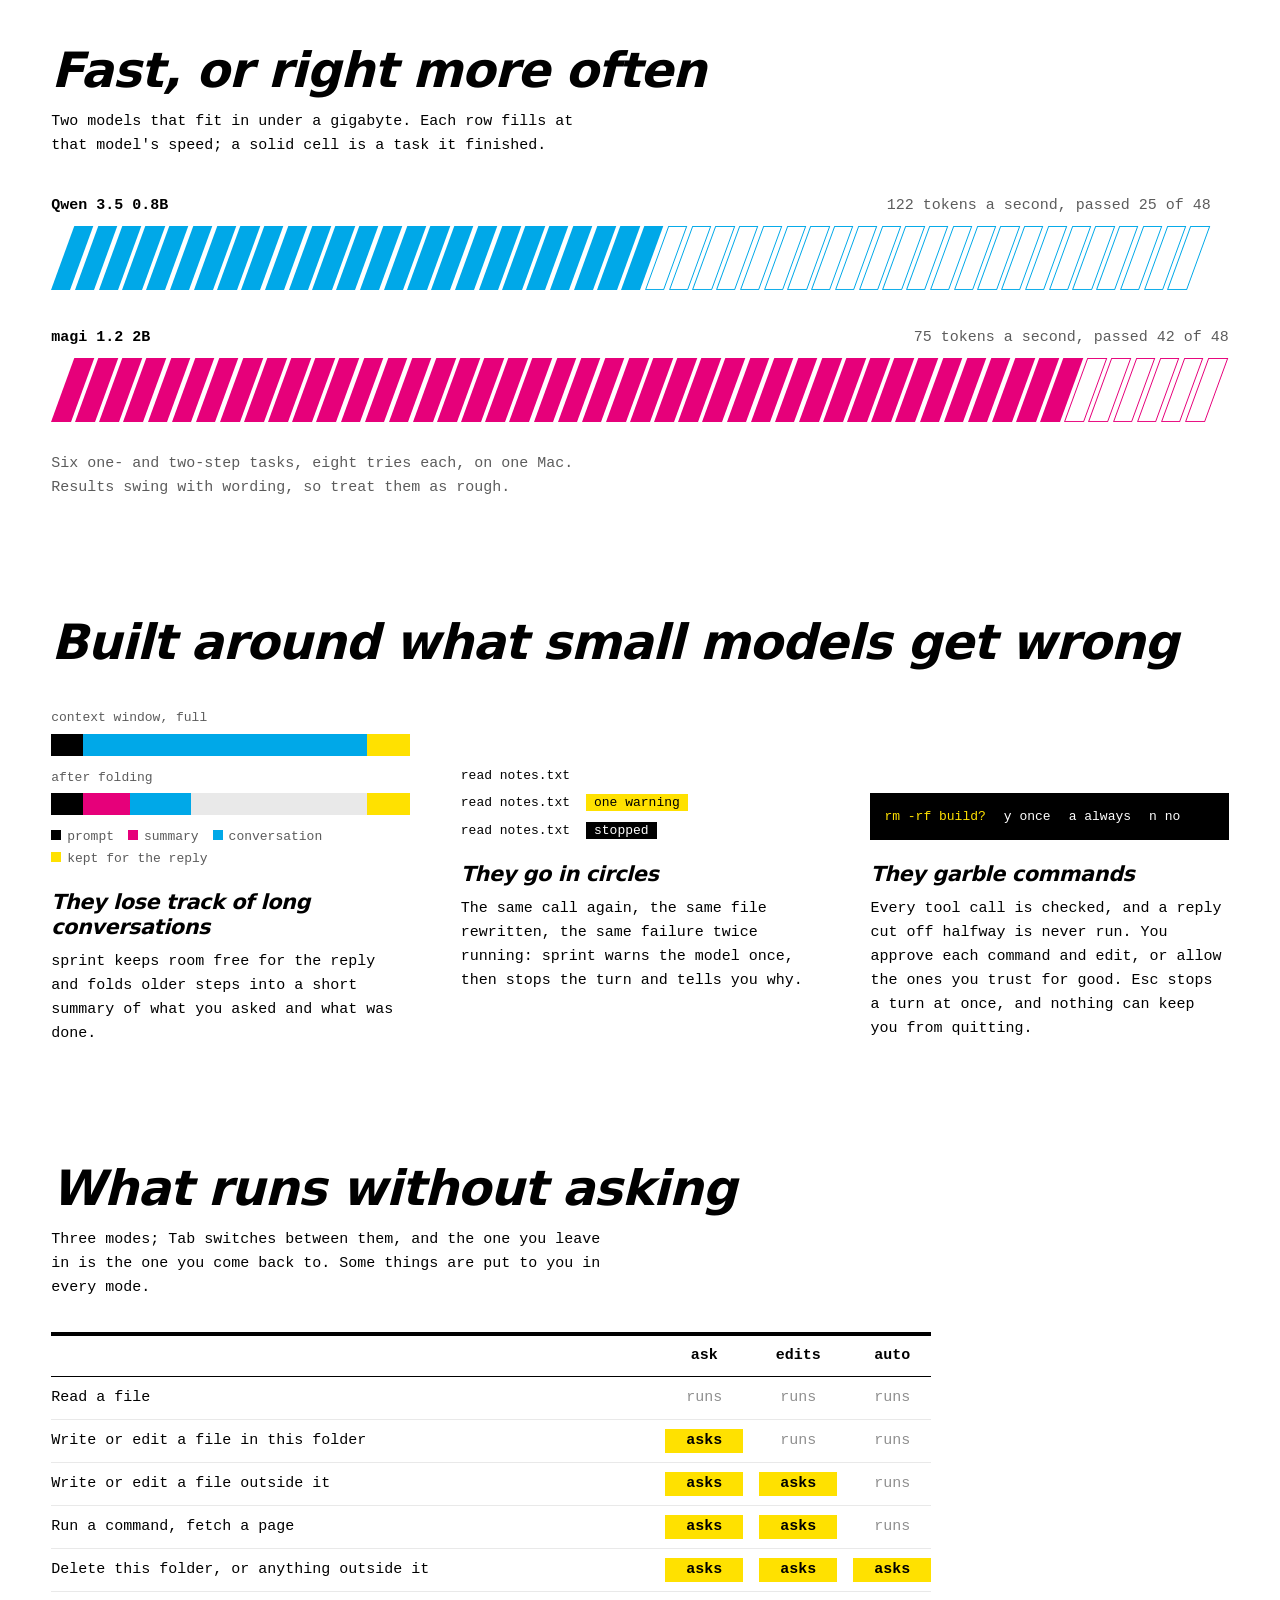
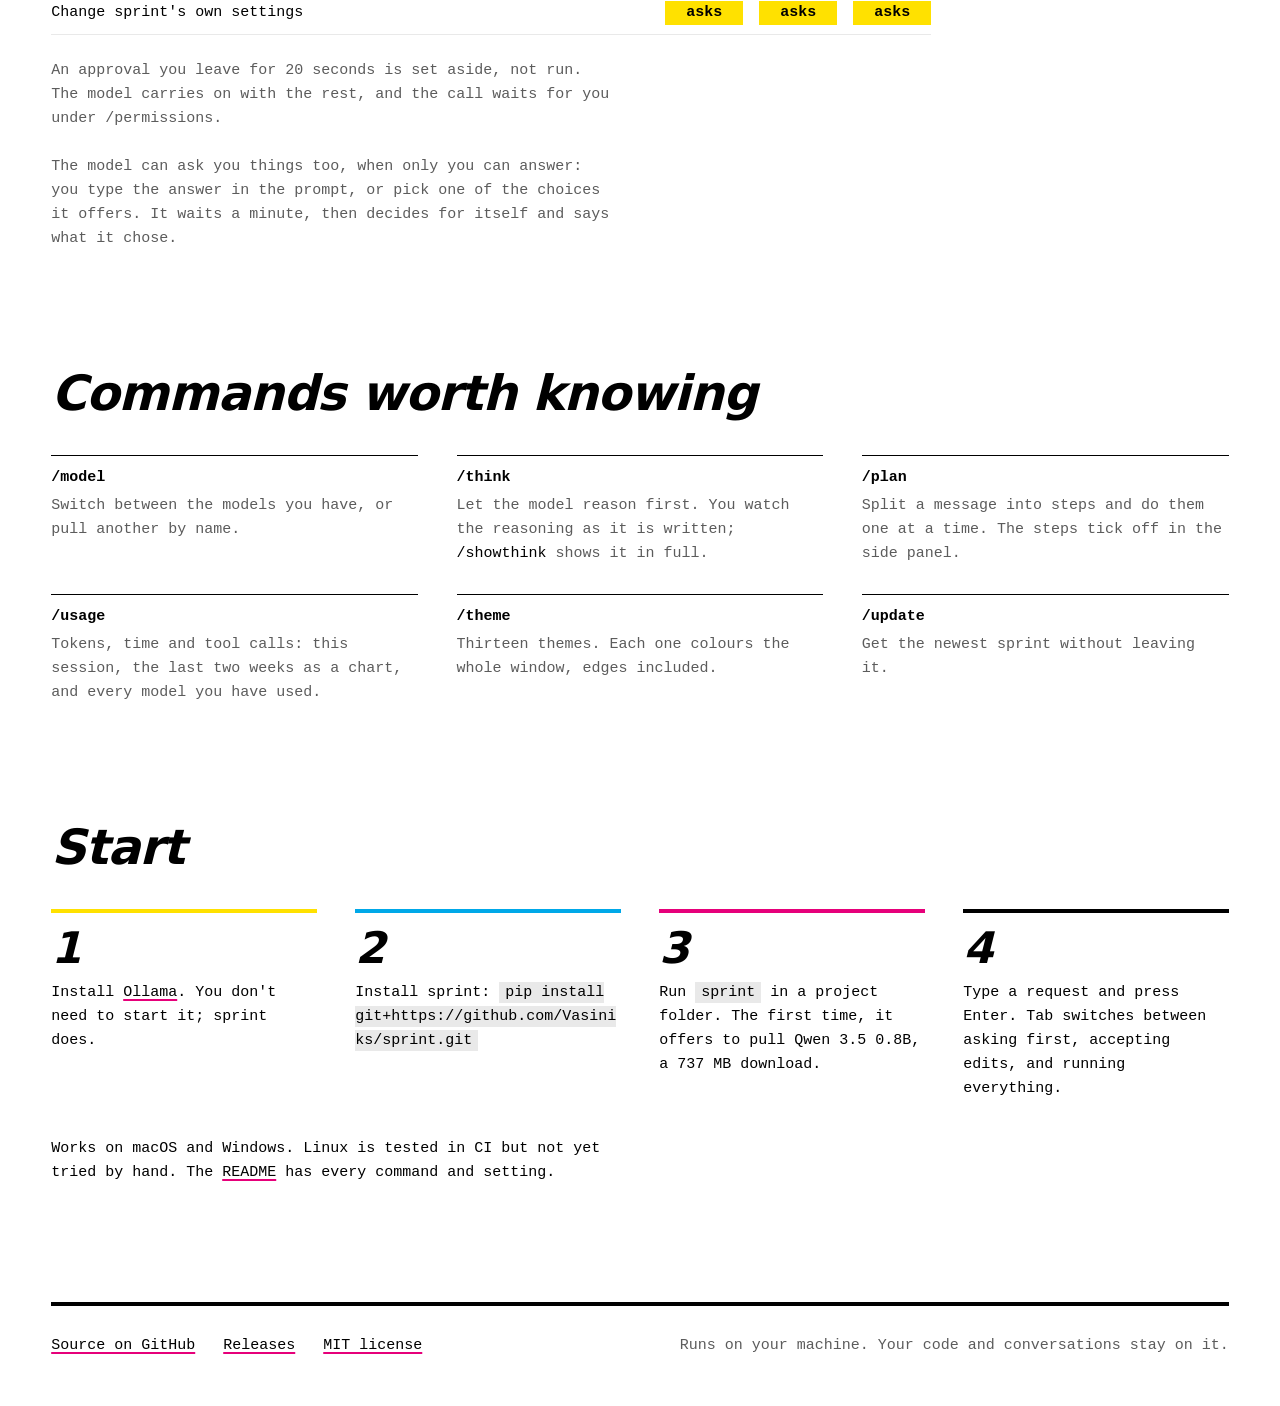
==== commit e4ccc9a0: "Site rebuilt Co-Authored-By: Claude Fable 5.2 <noreply@anthropic.com>" ====
--- a/site/index.html
+++ b/site/index.html
@@ -367,7 +367,8 @@
     <div class="rr" role="row"><span role="rowheader">Delete this folder, or anything outside it</span><u role="cell">asks</u><u role="cell">asks</u><u role="cell">asks</u></div>
     <div class="rr" role="row"><span role="rowheader">Change sprint's own settings</span><u role="cell">asks</u><u role="cell">asks</u><u role="cell">asks</u></div>
   </div>
-  <p class="note">A question you leave for 20 seconds is set aside, not run. The model carries on with the rest, and the call waits for you under <code>/permissions</code>.</p>
+  <p class="note">An approval you leave for 20 seconds is set aside, not run. The model carries on with the rest, and the call waits for you under <code>/permissions</code>.</p>
+  <p class="note">The model can ask you things too, when only you can answer: you type the answer in the prompt, or pick one of the choices it offers. It waits a minute, then decides for itself and says what it chose.</p>
 </section>
 
 <section id="commands">
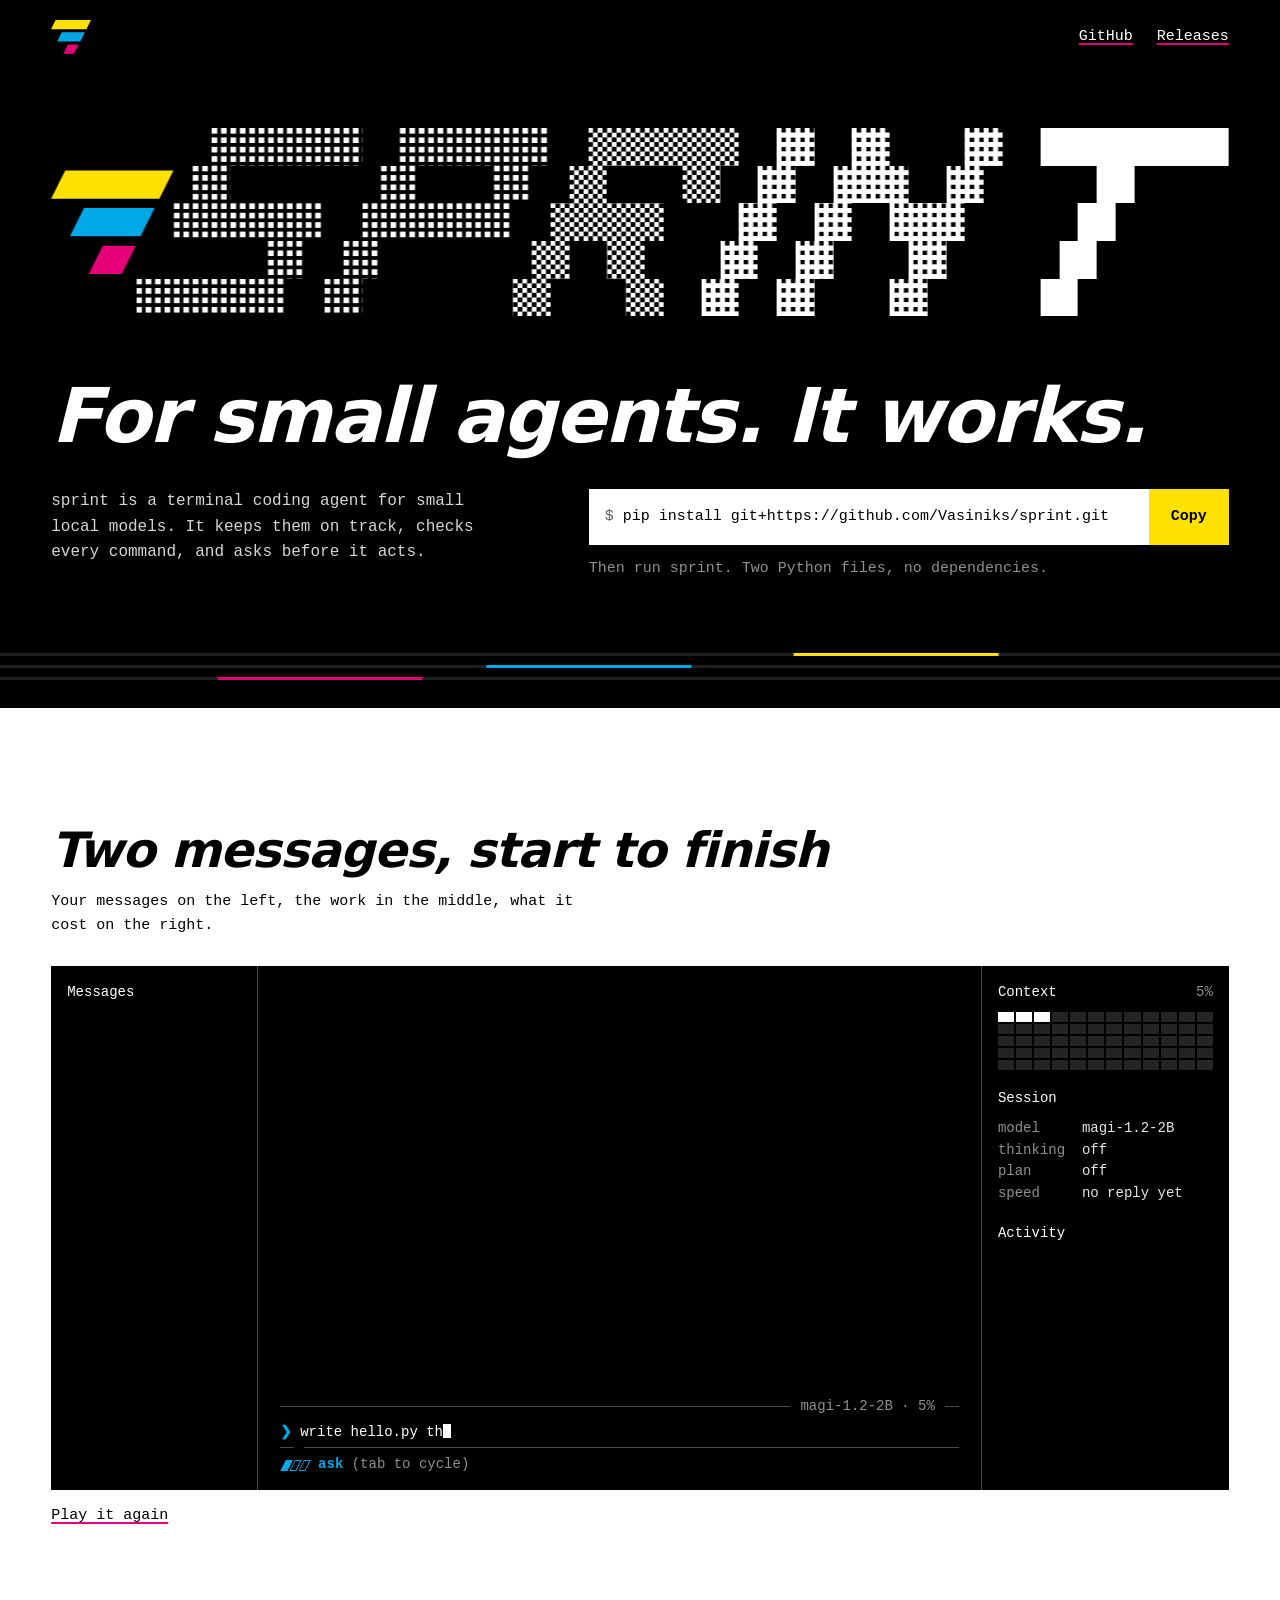
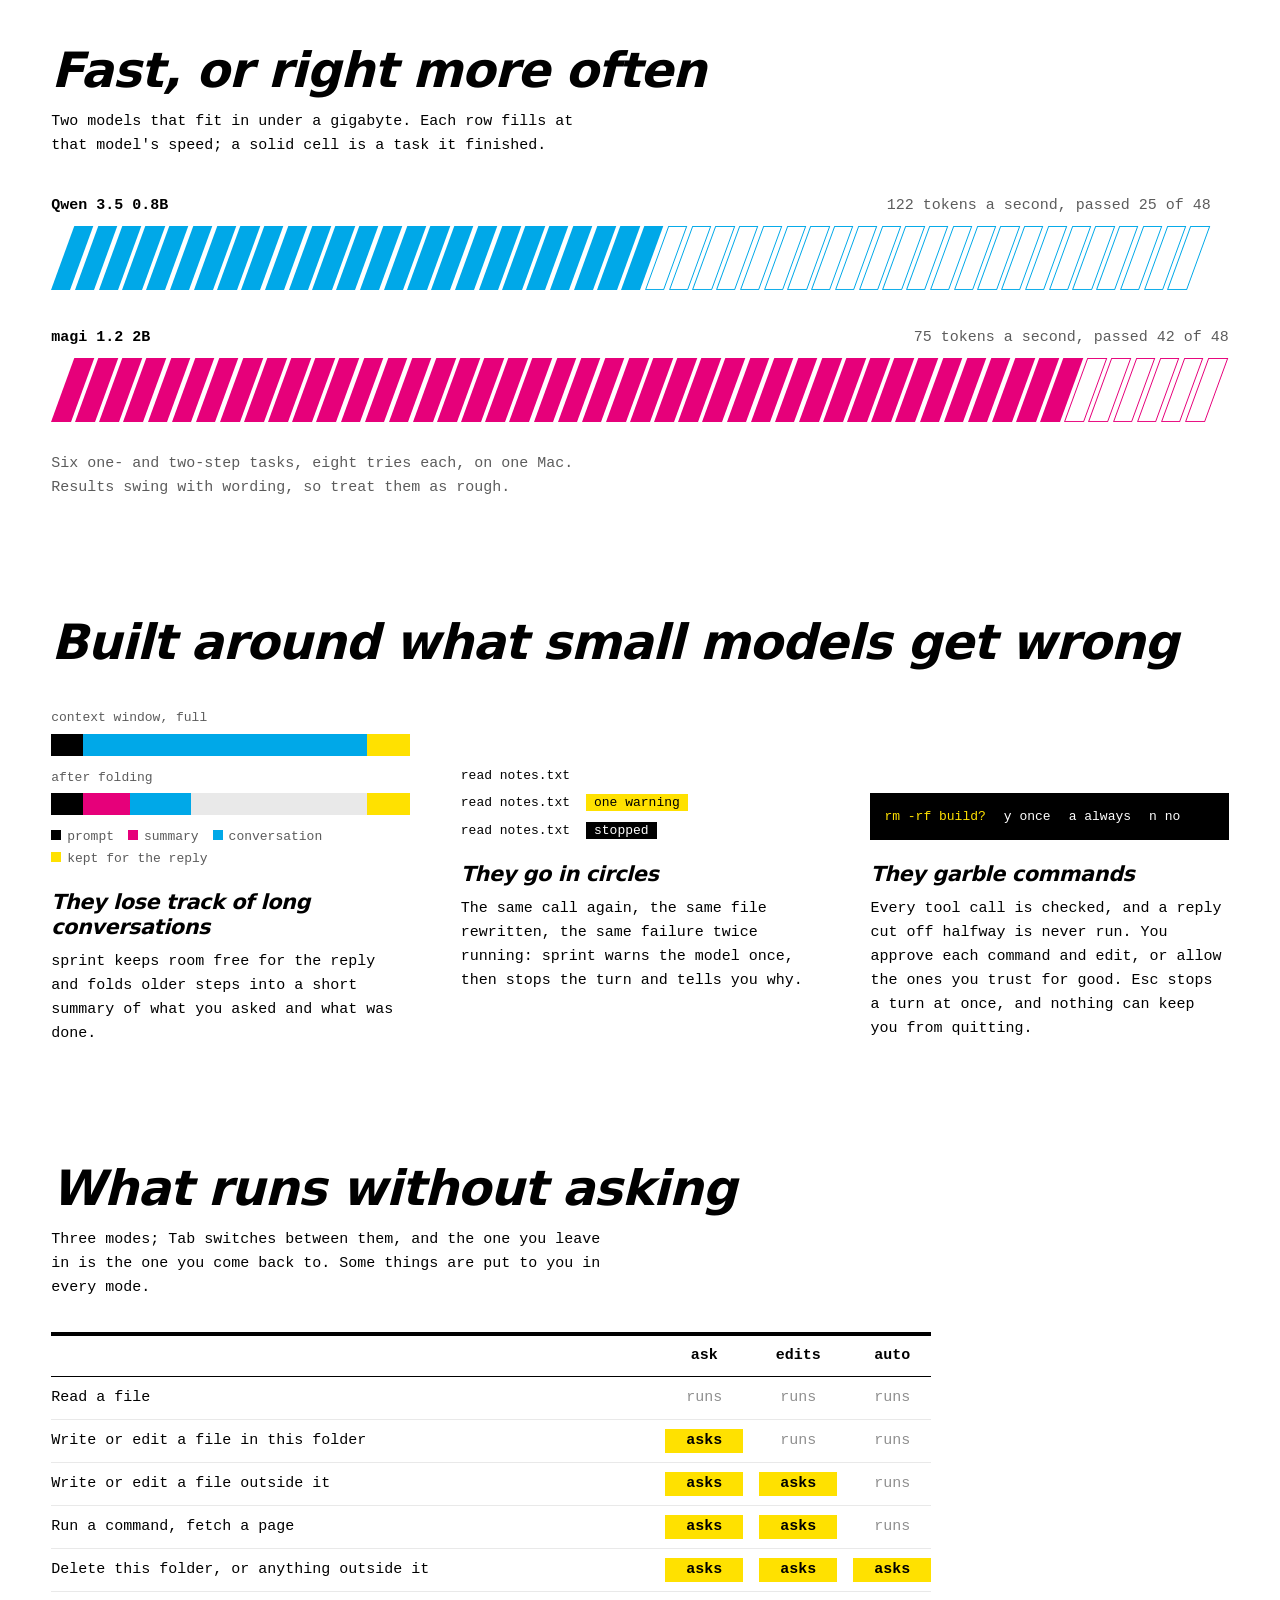
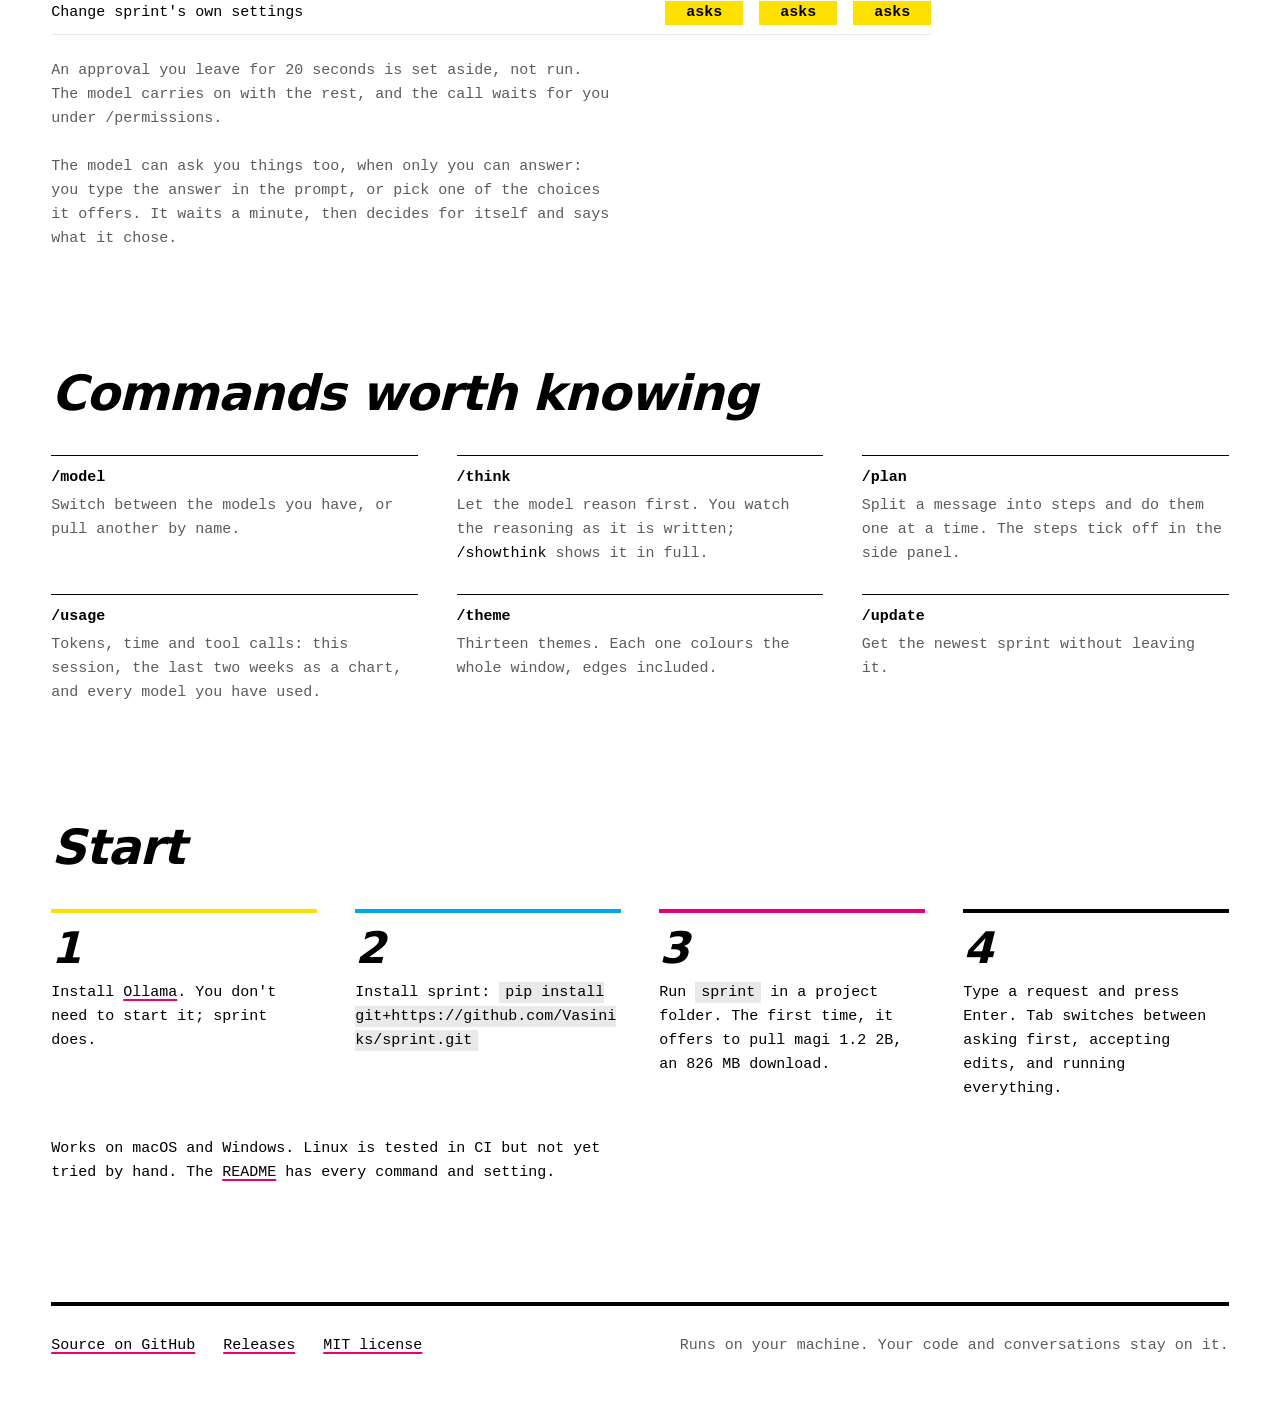
==== commit 2841bbc9: "Site: the first model is magi 1.2 2B, in the steps and in the demo Co-Authored-By: Claude Fable 5.2 " ====
--- a/site/index.html
+++ b/site/index.html
@@ -278,7 +278,7 @@
         <div class="cost">↑ 2.1k ↓ 190 tokens | 3s</div>
       </div>
       <div class="status"><div class="lap"><b><i></i><i></i><i></i><i></i></b></div><span>answering (<span id="secs">0</span>s | ↓ <span id="toks">0</span> tokens<span class="wide"> | medium effort</span>)</span></div>
-      <div class="rule over"><i></i><span id="meta">Qwen3.5-0.8B:Q4_K_M · 9%</span></div>
+      <div class="rule over"><i></i><span id="meta">magi-1.2-2B · 9%</span></div>
       <div class="line"><span class="gt">❯</span><span class="entry"><span id="typed"></span><span class="caret"></span><span class="hint">Ask anything…  / for commands  ! for shell</span></span></div>
       <div class="rule under"><i></i></div>
       <div class="modeline"><span class="icon" aria-hidden="true"><i class="on"></i><i></i><i></i></span><span id="mode">ask</span><span> (tab to cycle)</span></div>
@@ -288,10 +288,10 @@
       <div class="grid" id="grid"></div>
       <h4>Session</h4>
       <dl class="sess">
-        <dt>model</dt><dd>Qwen3.5-0.8B</dd>
+        <dt>model</dt><dd>magi-1.2-2B</dd>
         <dt>thinking</dt><dd>off</dd>
         <dt>plan</dt><dd>off</dd>
-        <dt>speed</dt><dd id="spd">122 tok/s</dd>
+        <dt>speed</dt><dd id="spd">75 tok/s</dd>
       </dl>
       <h4>Activity</h4>
       <ul class="acts" id="acts">
@@ -388,7 +388,7 @@
   <ol class="steps">
     <li>Install <a href="https://ollama.com">Ollama</a>. You don't need to start it; sprint does.</li>
     <li>Install sprint: <code>pip install git+https://github.com/Vasiniks/sprint.git</code></li>
-    <li>Run <code>sprint</code> in a project folder. The first time, it offers to pull Qwen 3.5 0.8B, a 737 MB download.</li>
+    <li>Run <code>sprint</code> in a project folder. The first time, it offers to pull magi 1.2 2B, an 826 MB download.</li>
     <li>Type a request and press Enter. Tab switches between asking first, accepting edits, and running everything.</li>
   </ol>
   <p>Works on macOS and Windows. Linux is tested in CI but not yet tried by hand. The <a href="https://github.com/Vasiniks/sprint#readme">README</a> has every command and setting.</p>
@@ -425,7 +425,7 @@
   // the screen
   const term = $('term'), talk = $('talk'), typed = $('typed'), meta = $('meta');
   const hist = $('hist'), acts = $('acts'), grid = $('grid');
-  const MODEL = 'Qwen3.5-0.8B:Q4_K_M';
+  const MODEL = 'magi-1.2-2B';
   for (let n = 0; n < 60; n++) grid.append(document.createElement('i'));
   const fill = pct => {  // 60 cells: the first three are the system prompt
     [...grid.children].forEach((c, n) => c.className = n < 3 ? 'sys' : n < Math.round(pct * .6) ? 'used' : '');
@@ -437,7 +437,7 @@
   let began = 0, last = 0, toks = 0, talking = false, clock = 0;
   const tick = () => {
     const now = performance.now();
-    if (talking) toks += (now - last) * .122;
+    if (talking) toks += (now - last) * .075;
     last = now;
     $('secs').textContent = Math.floor((now - began) / 1000); $('toks').textContent = Math.round(toks);
   };
@@ -481,7 +481,7 @@
     await wait(600, id);
     await type(add('say'), text, 11, id);
     tick(); busy(false);
-    add('cost').textContent = '↑ ' + up + ' ↓ ' + $('toks').textContent + ' tokens | ' + $('secs').textContent + 's'; took.textContent = cost + ', ' + $('secs').textContent + 's'; $('spd').textContent = '122 tok/s';
+    add('cost').textContent = '↑ ' + up + ' ↓ ' + $('toks').textContent + ' tokens | ' + $('secs').textContent + 's'; took.textContent = cost + ', ' + $('secs').textContent + 's'; $('spd').textContent = '75 tok/s';
   };
   async function play() {
     const id = ++run;
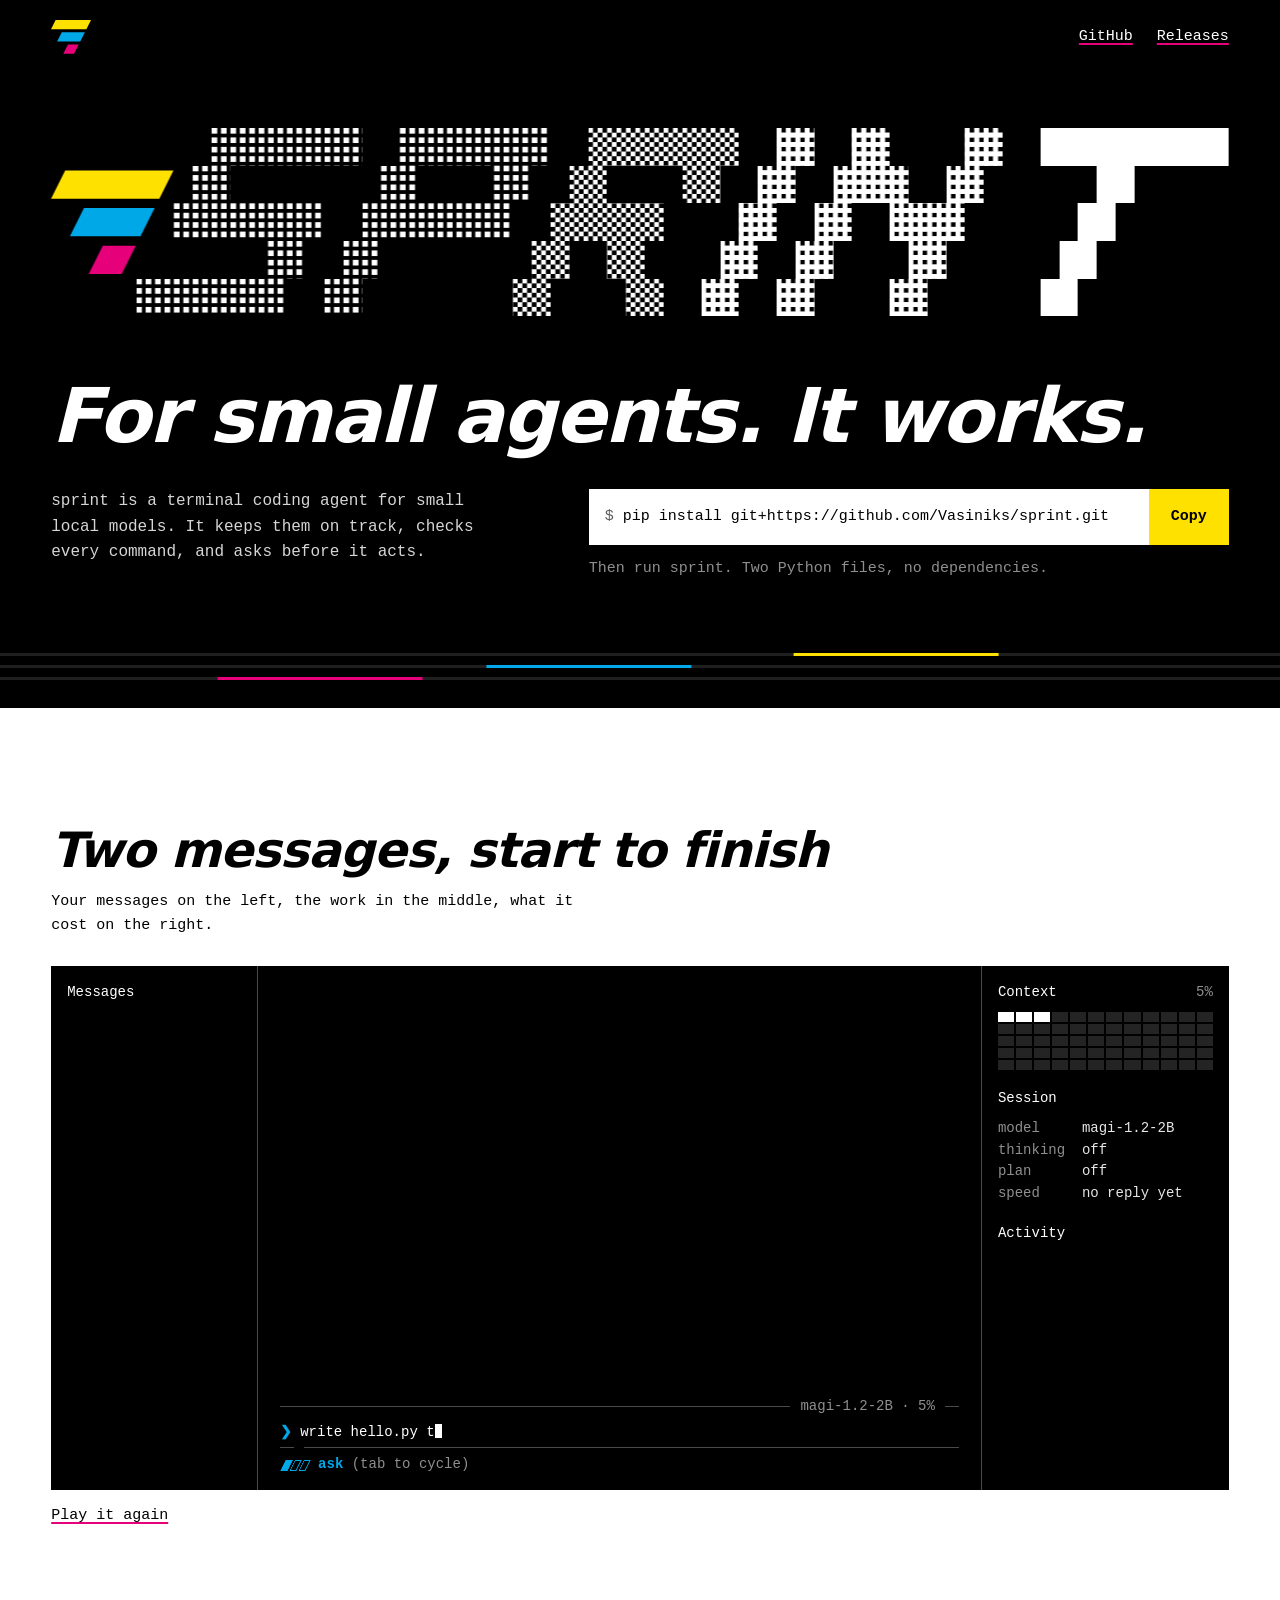
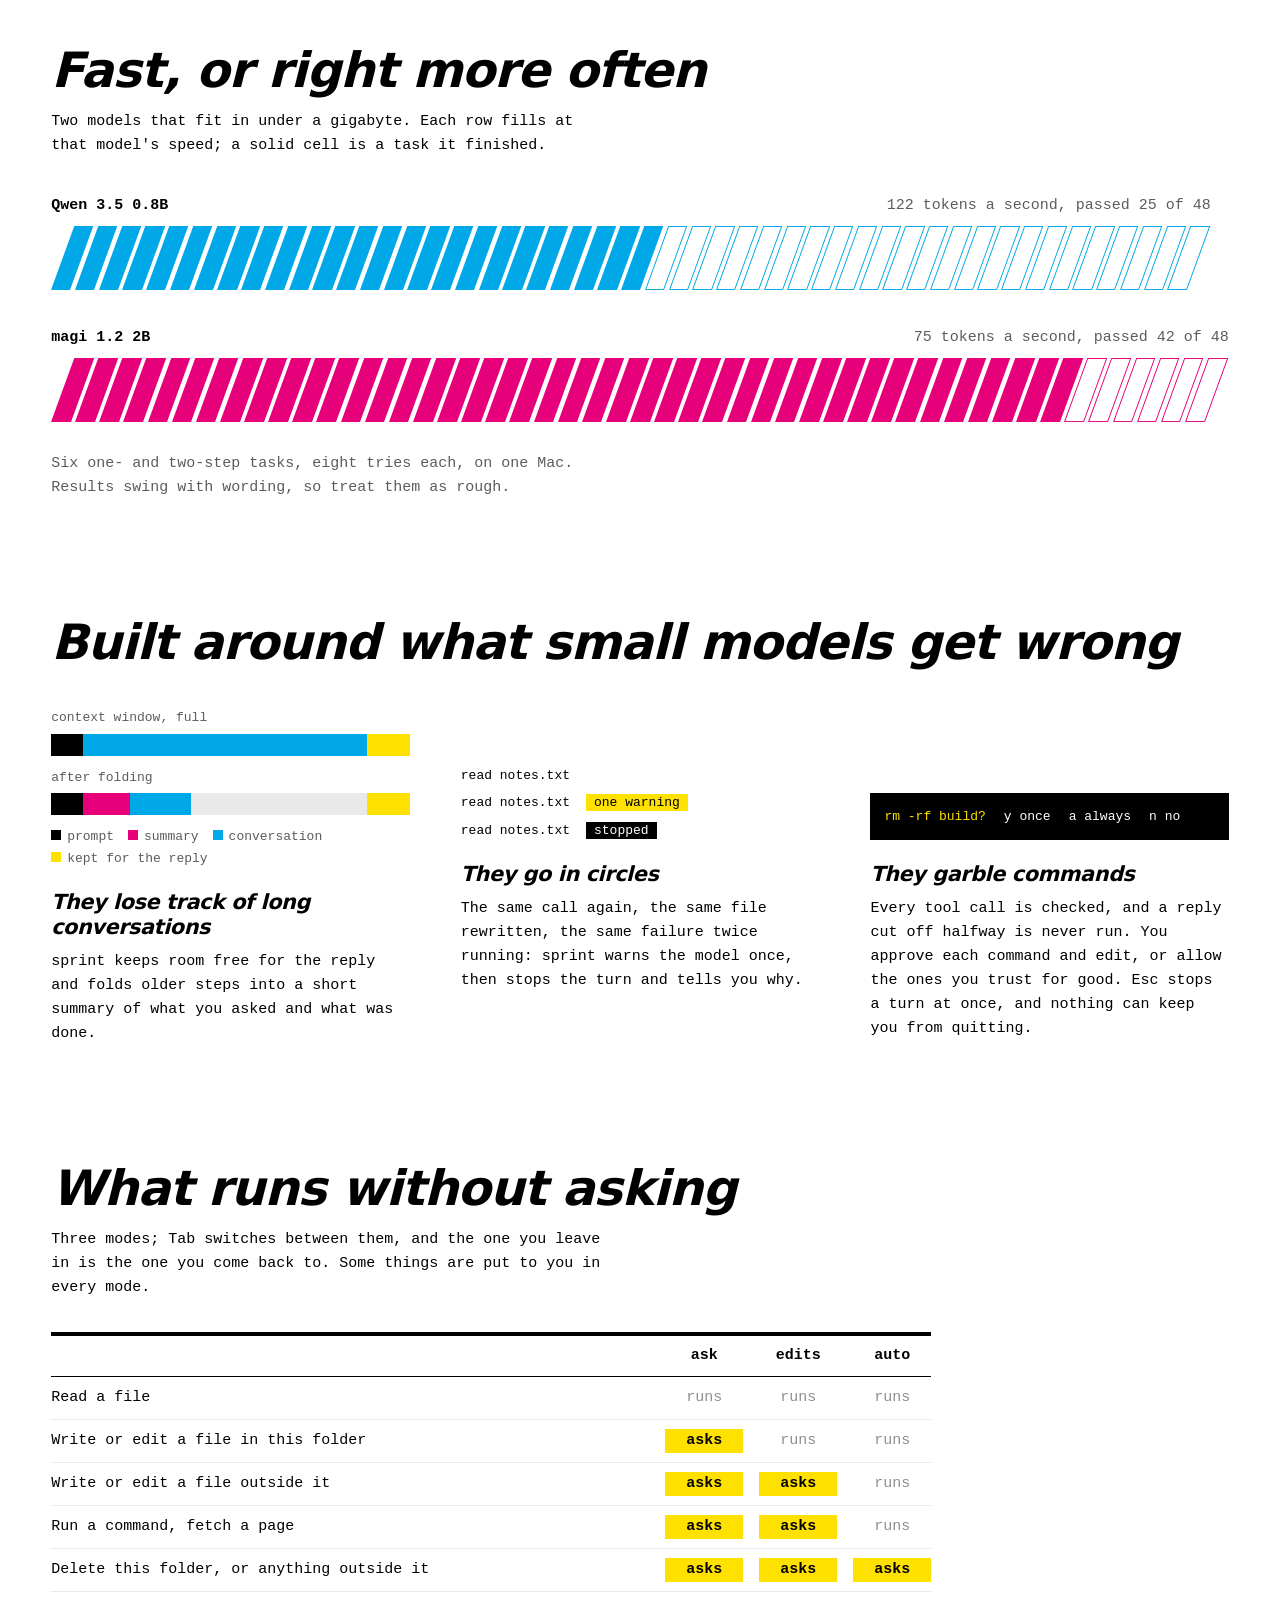
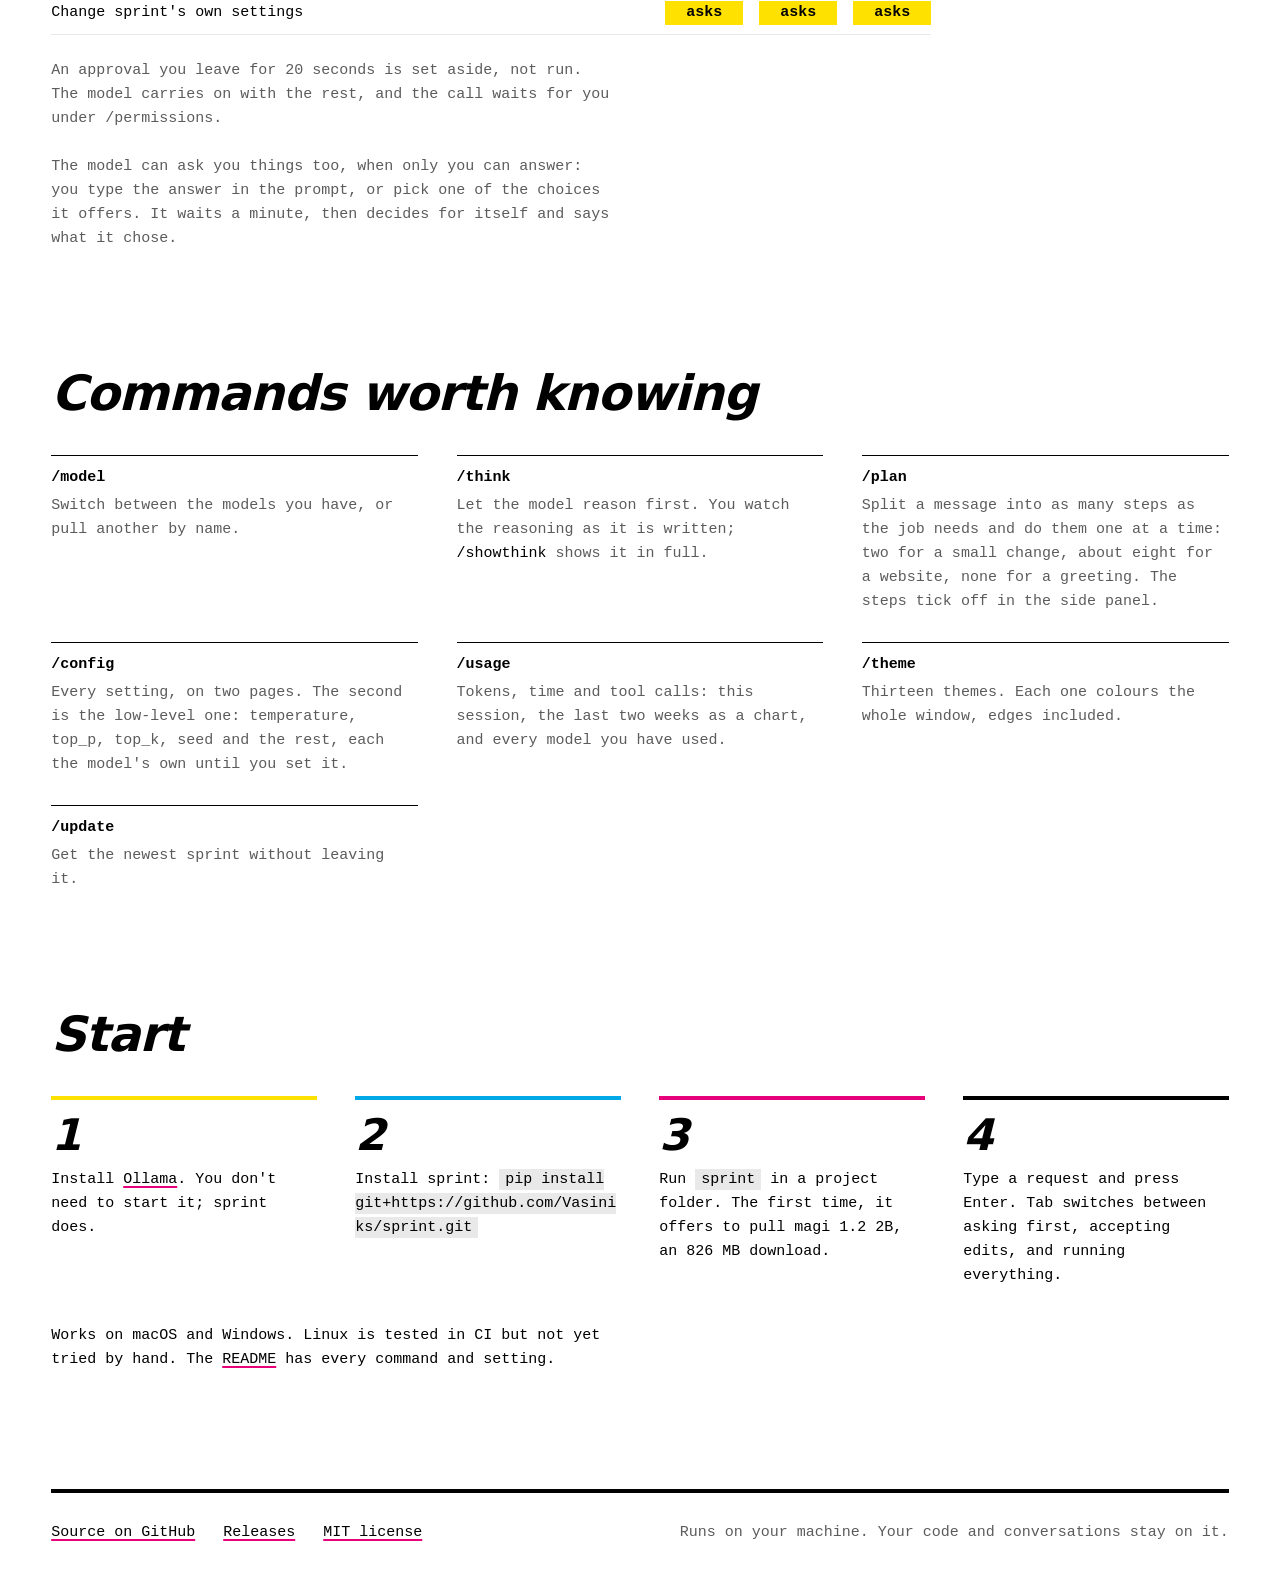
==== commit 84cf2d43: "Site: plans as long as the job, and the settings' second page Co-Authored-By: Claude Fable 5.2 <nore" ====
--- a/site/index.html
+++ b/site/index.html
@@ -376,7 +376,8 @@
   <dl class="cmds">
     <div><dt>/model</dt><dd>Switch between the models you have, or pull another by name.</dd></div>
     <div><dt>/think</dt><dd>Let the model reason first. You watch the reasoning as it is written; <code>/showthink</code> shows it in full.</dd></div>
-    <div><dt>/plan</dt><dd>Split a message into steps and do them one at a time. The steps tick off in the side panel.</dd></div>
+    <div><dt>/plan</dt><dd>Split a message into as many steps as the job needs and do them one at a time: two for a small change, about eight for a website, none for a greeting. The steps tick off in the side panel.</dd></div>
+    <div><dt>/config</dt><dd>Every setting, on two pages. The second is the low-level one: temperature, top_p, top_k, seed and the rest, each the model's own until you set it.</dd></div>
     <div><dt>/usage</dt><dd>Tokens, time and tool calls: this session, the last two weeks as a chart, and every model you have used.</dd></div>
     <div><dt>/theme</dt><dd>Thirteen themes. Each one colours the whole window, edges included.</dd></div>
     <div><dt>/update</dt><dd>Get the newest sprint without leaving it.</dd></div>
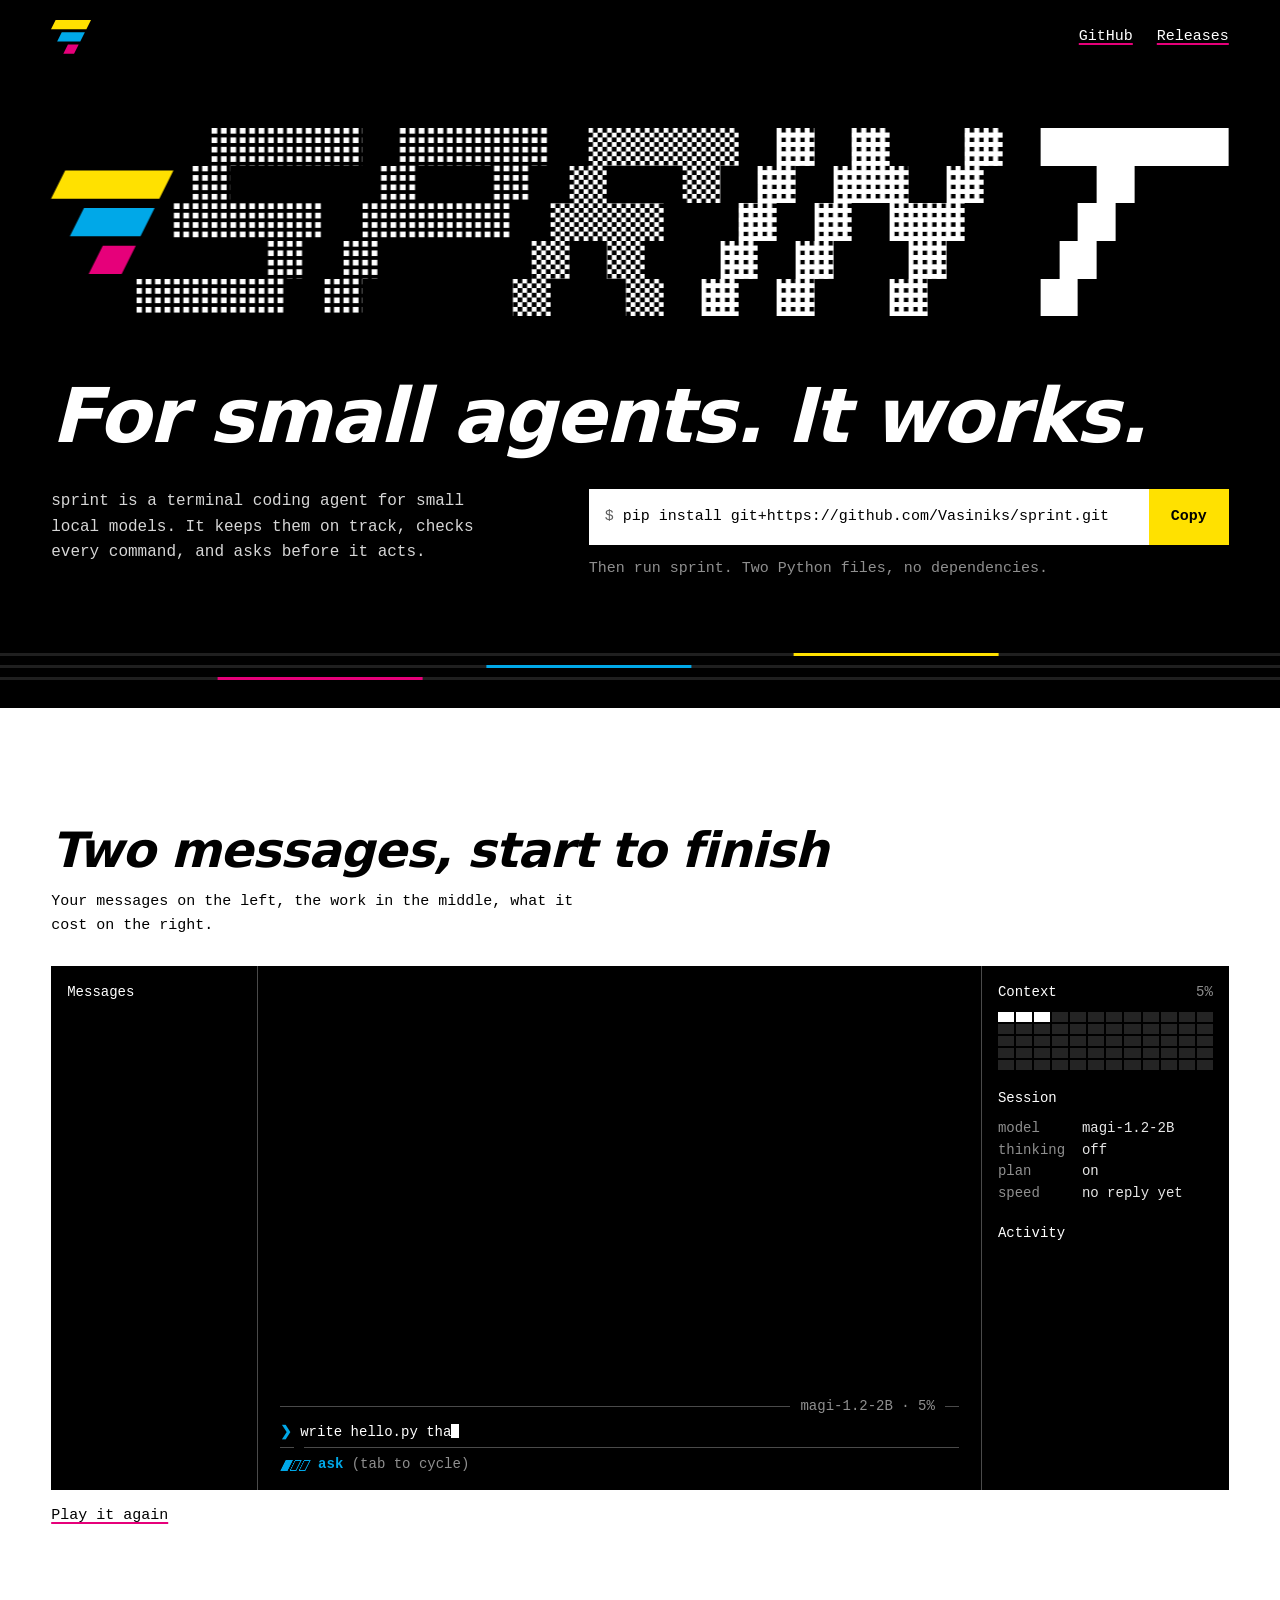
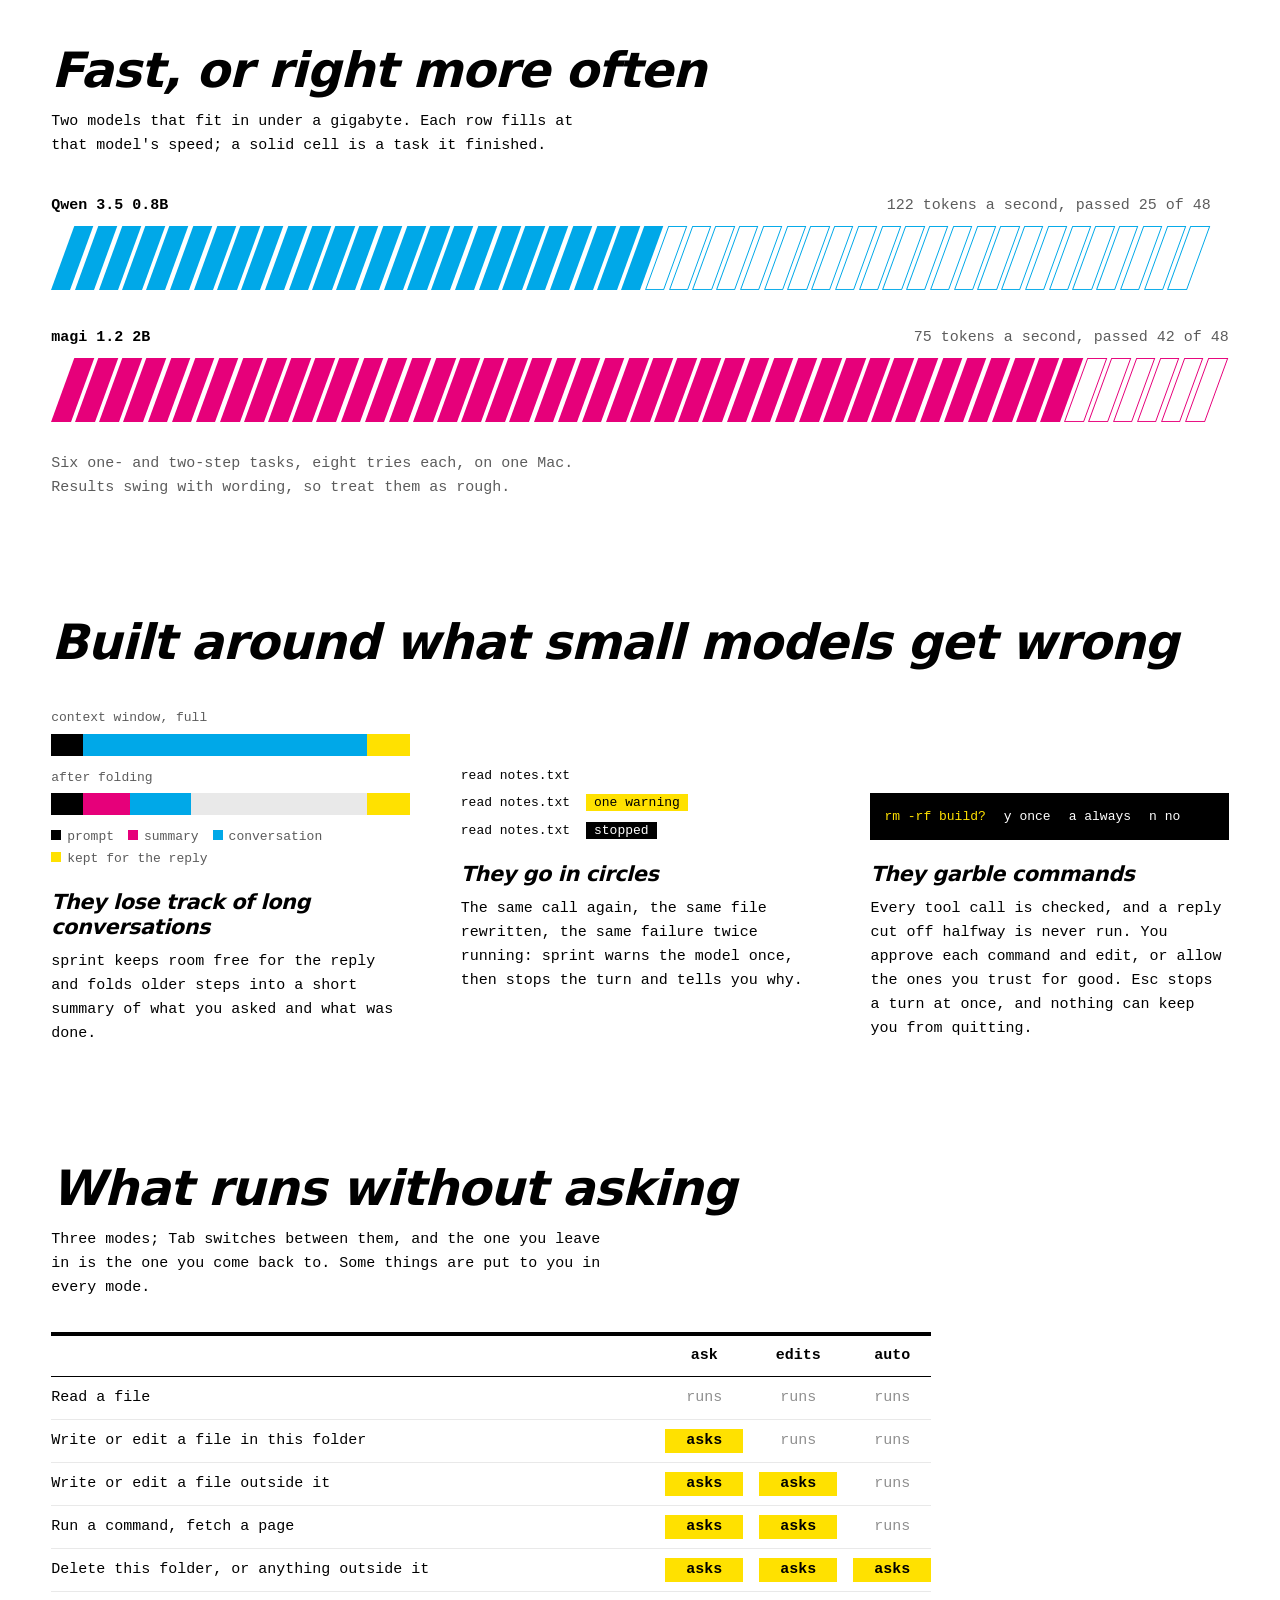
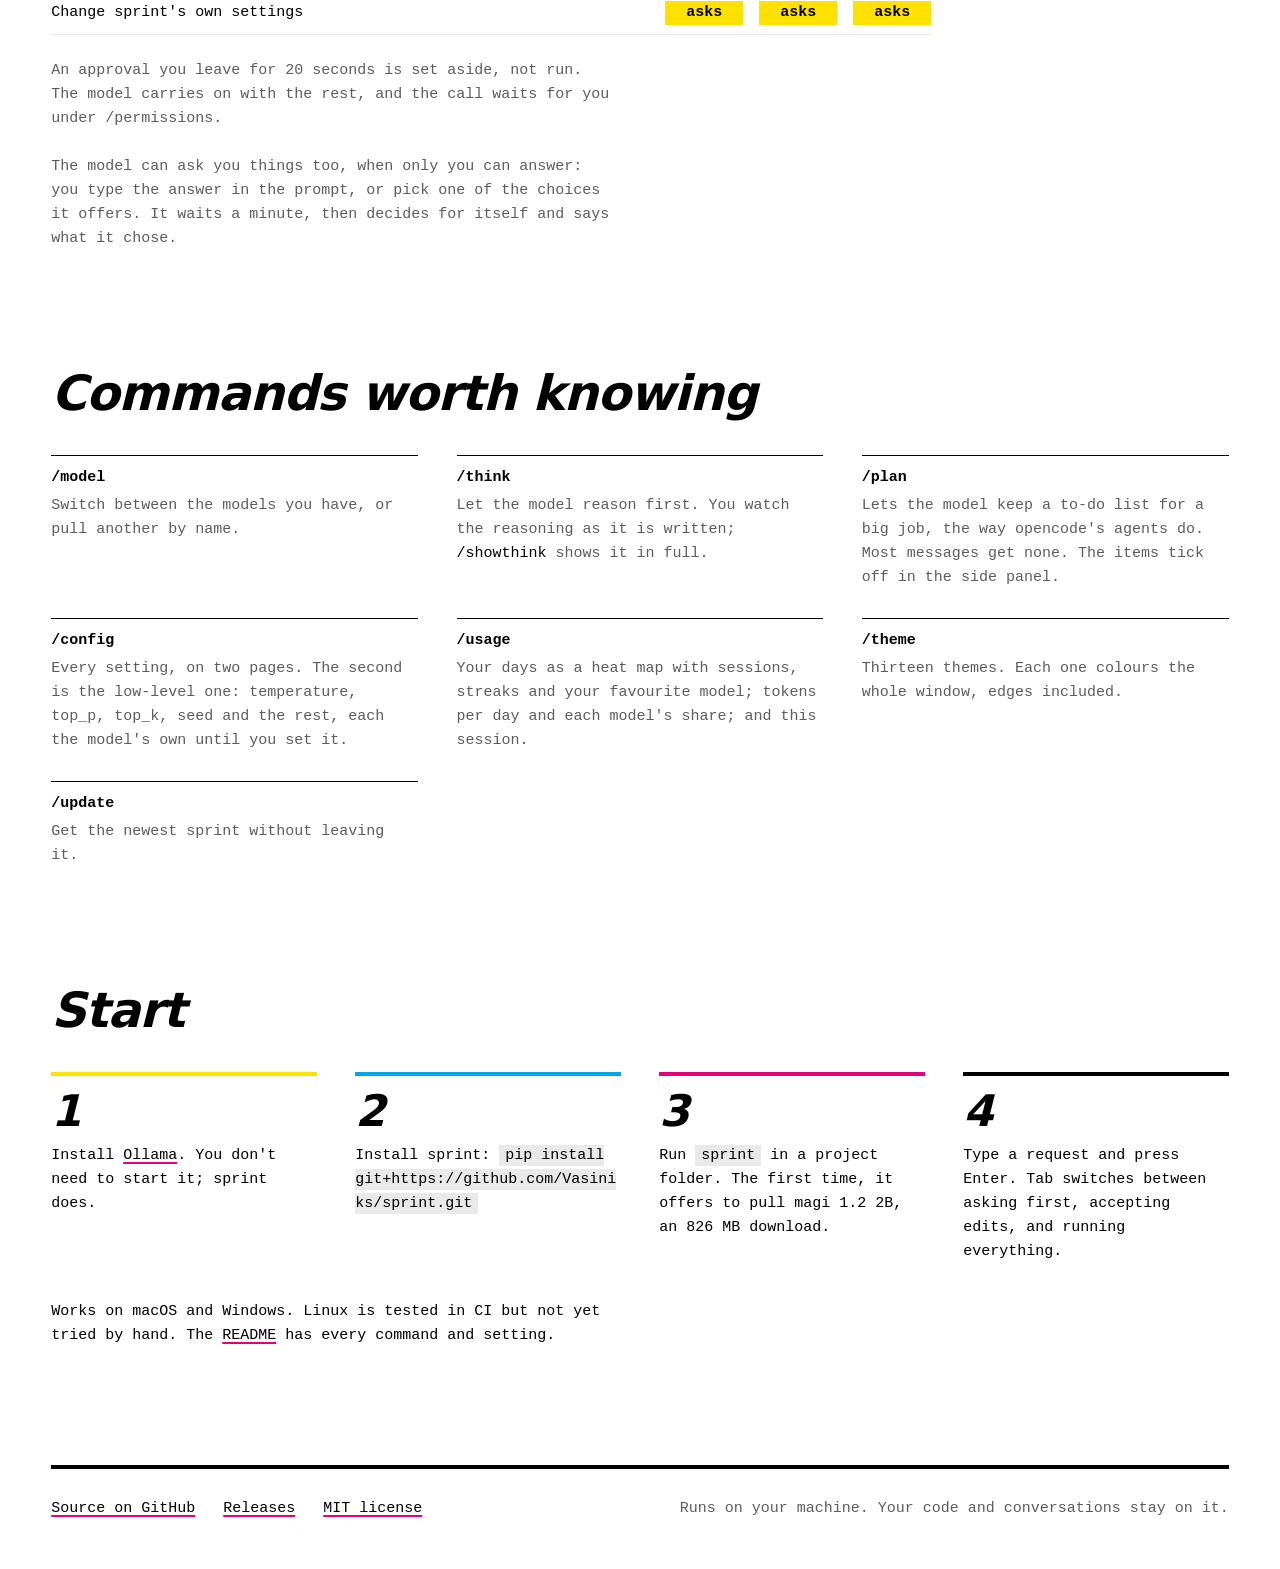
==== commit 87925f52: "Site: the to-do list and the new usage screen Co-Authored-By: Claude Fable 5.2 <noreply@anthropic.co" ====
--- a/site/index.html
+++ b/site/index.html
@@ -290,7 +290,7 @@
       <dl class="sess">
         <dt>model</dt><dd>magi-1.2-2B</dd>
         <dt>thinking</dt><dd>off</dd>
-        <dt>plan</dt><dd>off</dd>
+        <dt>plan</dt><dd>on</dd>
         <dt>speed</dt><dd id="spd">75 tok/s</dd>
       </dl>
       <h4>Activity</h4>
@@ -376,9 +376,9 @@
   <dl class="cmds">
     <div><dt>/model</dt><dd>Switch between the models you have, or pull another by name.</dd></div>
     <div><dt>/think</dt><dd>Let the model reason first. You watch the reasoning as it is written; <code>/showthink</code> shows it in full.</dd></div>
-    <div><dt>/plan</dt><dd>Split a message into as many steps as the job needs and do them one at a time: two for a small change, about eight for a website, none for a greeting. The steps tick off in the side panel.</dd></div>
+    <div><dt>/plan</dt><dd>Lets the model keep a to-do list for a big job, the way opencode's agents do. Most messages get none. The items tick off in the side panel.</dd></div>
     <div><dt>/config</dt><dd>Every setting, on two pages. The second is the low-level one: temperature, top_p, top_k, seed and the rest, each the model's own until you set it.</dd></div>
-    <div><dt>/usage</dt><dd>Tokens, time and tool calls: this session, the last two weeks as a chart, and every model you have used.</dd></div>
+    <div><dt>/usage</dt><dd>Your days as a heat map with sessions, streaks and your favourite model; tokens per day and each model's share; and this session.</dd></div>
     <div><dt>/theme</dt><dd>Thirteen themes. Each one colours the whole window, edges included.</dd></div>
     <div><dt>/update</dt><dd>Get the newest sprint without leaving it.</dd></div>
   </dl>
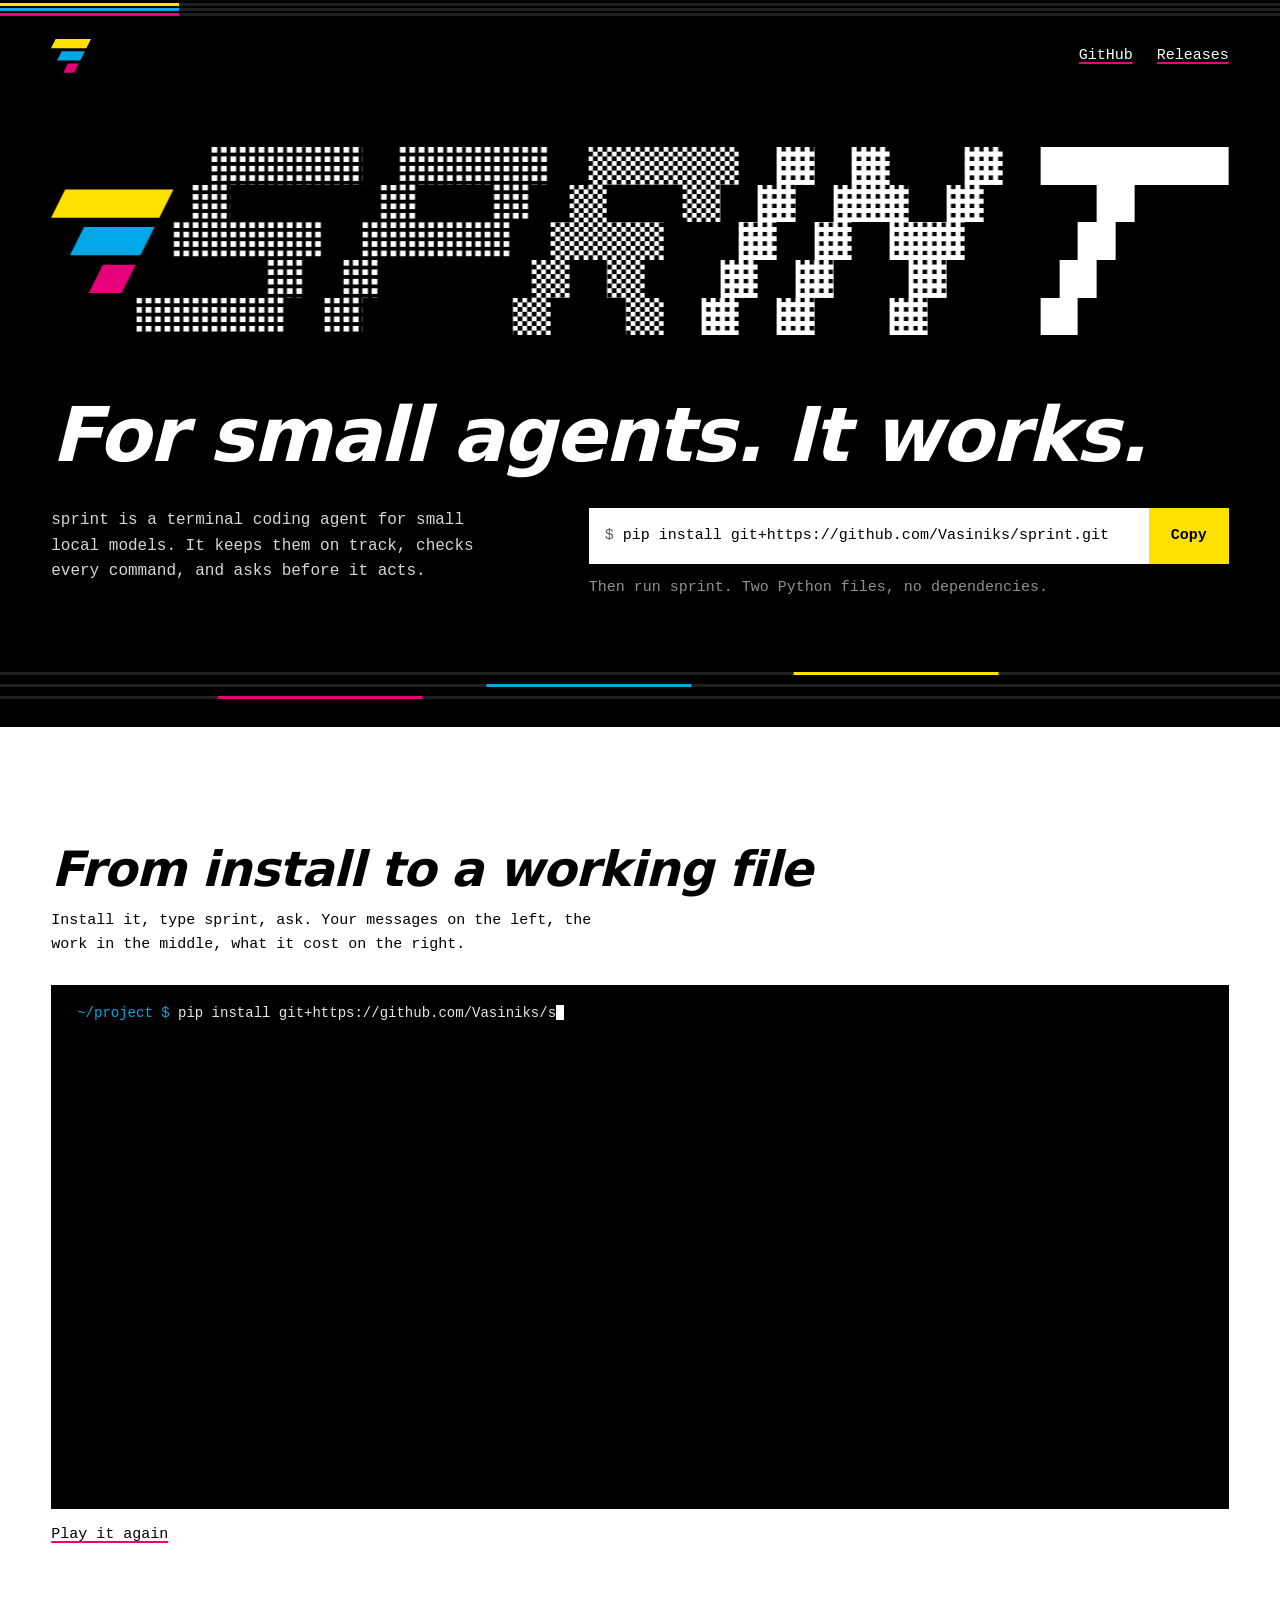
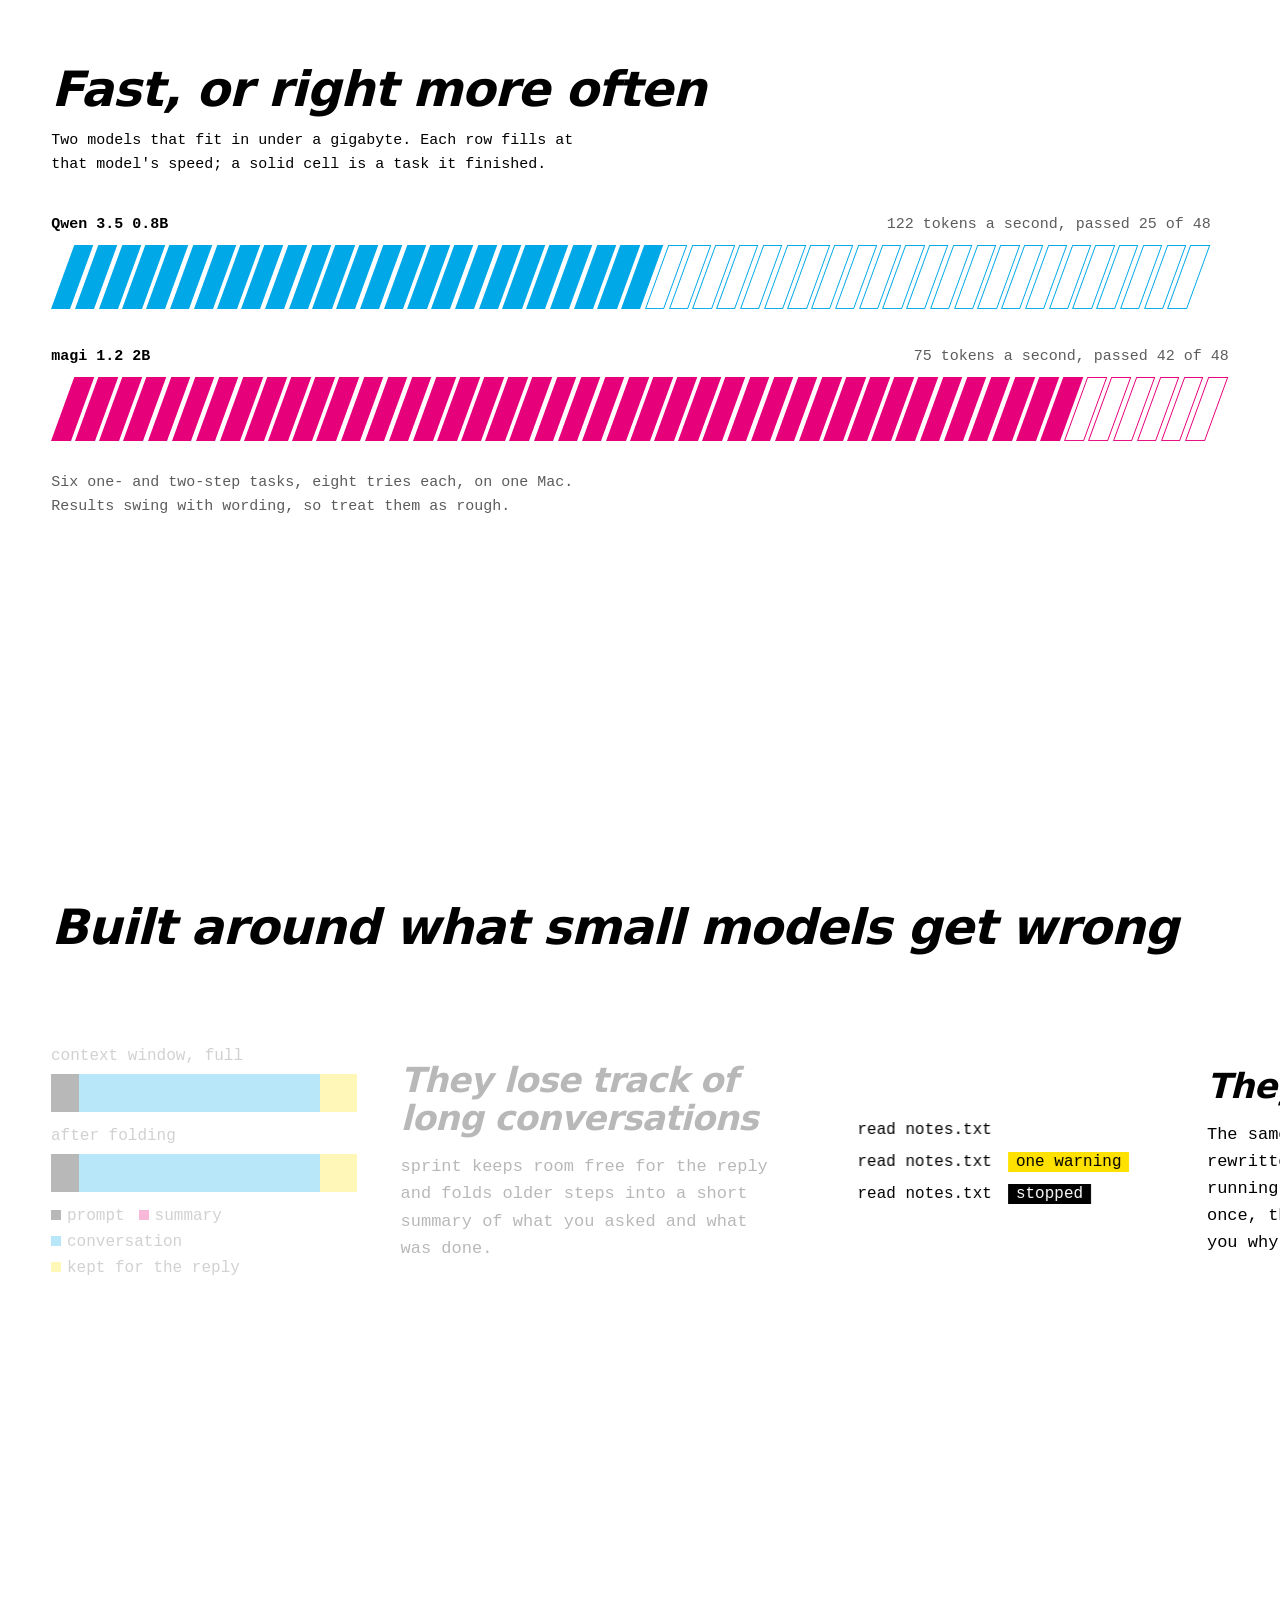
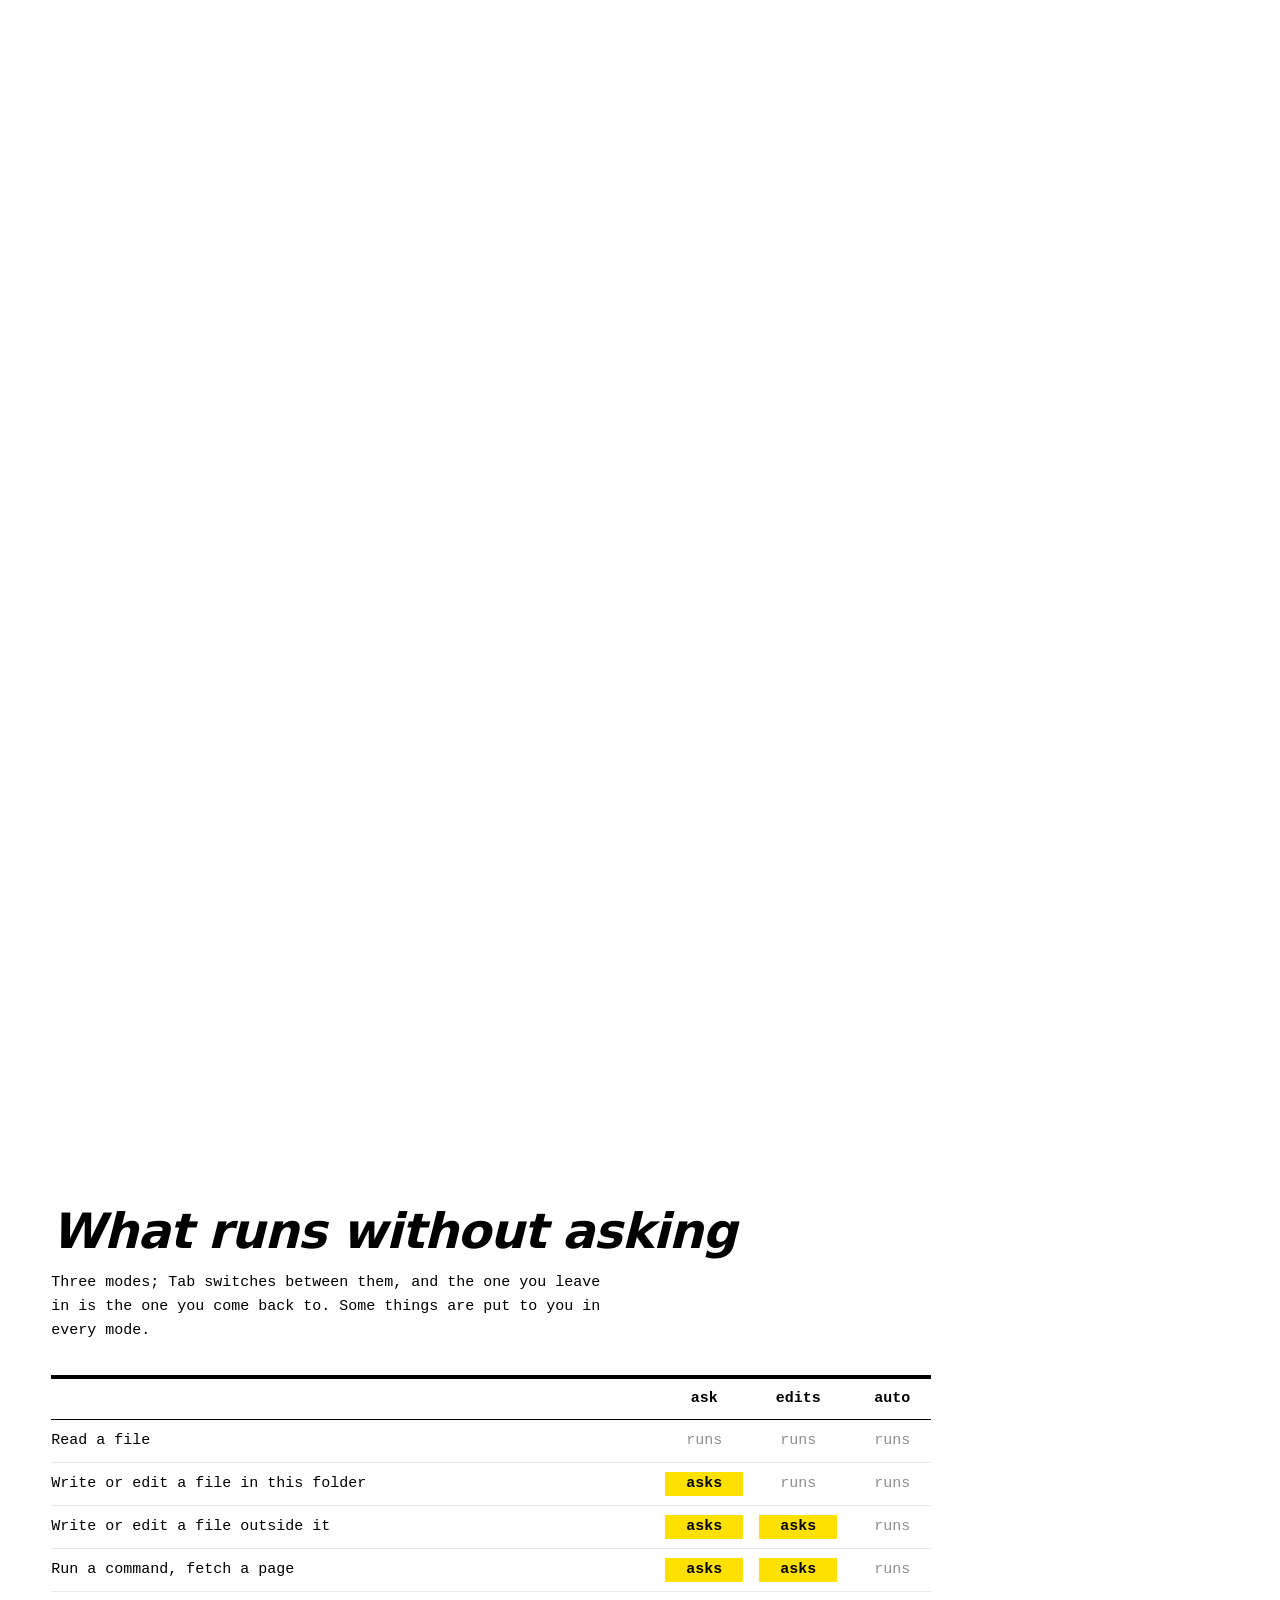
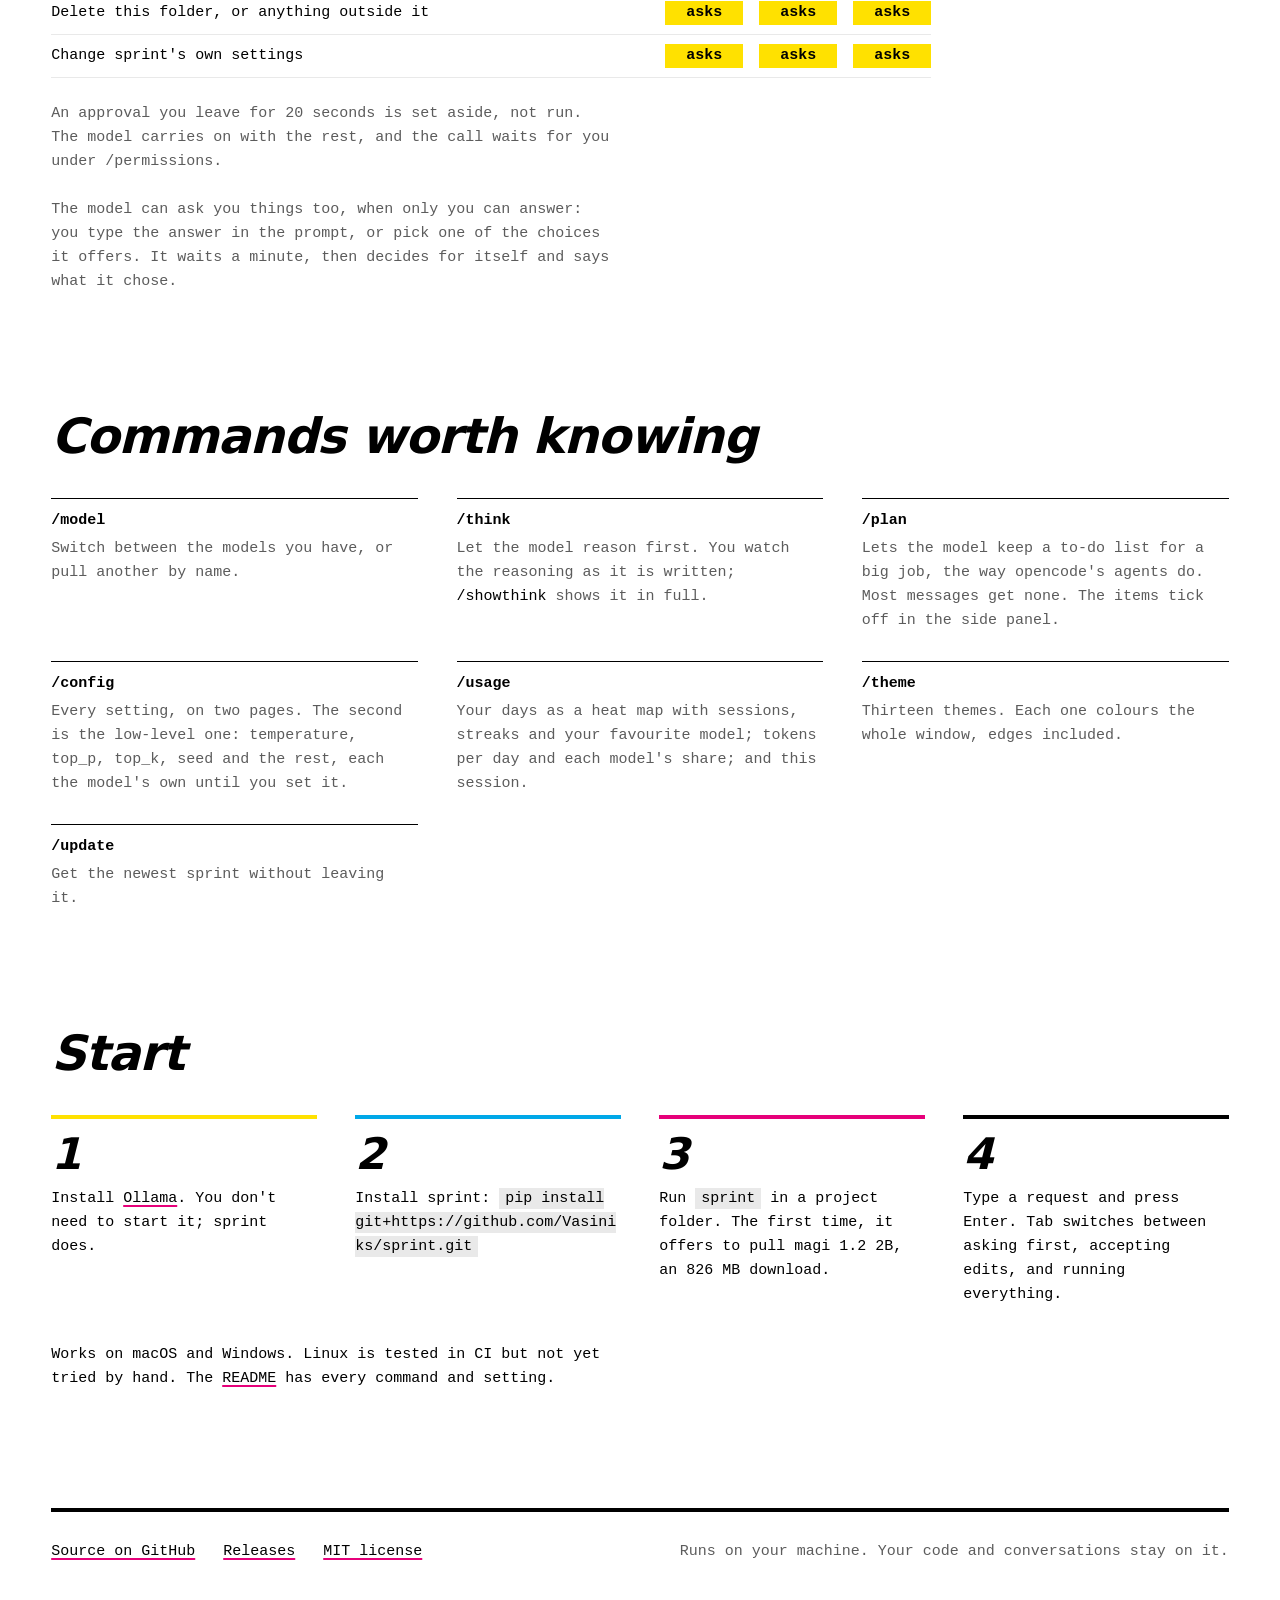
==== commit ee6cdecf: "Site: it moves for everyone, the demo starts at the install, and one section runs sideways - Every a" ====
--- a/site/index.html
+++ b/site/index.html
@@ -32,8 +32,15 @@
 h3 { font-size: 1.3rem; line-height: 1.2; }
 code { font: inherit; }
 
+/* the pace: three runners across the top of the window, each as far along its lane as you are down the page.
+   Yellow leads, magenta trails, and they finish level */
+.pace { position: fixed; inset: 0 0 auto 0; z-index: 20; display: grid; gap: 2px; padding: 3px 0; background: var(--ink); pointer-events: none; }
+.pace i { display: block; height: 3px; background: #1f1f1f; position: relative; overflow: hidden; }
+.pace i::after { content: ""; position: absolute; inset: 0 auto 0 0; width: 14vw; background: var(--tint); transform: translateX(calc(var(--p, 0) * 86vw)); }
+.pace i:nth-child(1) { --tint: var(--y); } .pace i:nth-child(2) { --tint: var(--c); } .pace i:nth-child(3) { --tint: var(--m); }
+
 /* hero: a black band the full width of the window */
-.hero { background: var(--ink); color: #fff; padding: 0 var(--gutter); overflow: hidden; }
+.hero { background: var(--ink); color: #fff; padding: 19px var(--gutter) 0; overflow: hidden; }
 .top { display: flex; align-items: center; justify-content: space-between; padding: 20px 0; }
 .top svg { width: 40px; height: auto; display: block; }
 .top nav { display: flex; gap: 24px; }
@@ -57,9 +64,22 @@
 main { padding: 0 var(--gutter); }
 section { padding-top: clamp(72px, 13vh, 144px); }
 section > h2 + p { margin-top: 14px; }
+/* a heading arrives the way the logo does: at a run from the left, three lines of colour trailing, drawn in as it stops */
+h2 { position: relative; }
+h2::before { content: ""; position: absolute; right: calc(100% + 14px); top: .22em; width: 100vw; height: .6em; transform: scaleX(0); transform-origin: 100% 50%;
+  background: linear-gradient(var(--y) 0 26%, transparent 26% 37%, var(--c) 37% 63%, transparent 63% 74%, var(--m) 74%); }
 
 /* the screen: three panels, like the app */
-.tui { margin-top: 28px; background: var(--ink); color: #e6e6e6; font-size: 14px; line-height: 1.55; display: grid; grid-template-columns: minmax(180px, 2fr) minmax(0, 7fr) minmax(200px, 2.4fr); }
+.tui { position: relative; margin-top: 28px; background: var(--ink); color: #e6e6e6; font-size: 14px; line-height: 1.55; display: grid; grid-template-columns: minmax(180px, 2fr) minmax(0, 7fr) minmax(200px, 2.4fr); }
+/* before the app: the terminal it is installed and started from, then its opening screen while the model loads */
+.boot { position: absolute; inset: 0; z-index: 2; background: var(--ink); padding: 18px clamp(14px, 2.4vw, 26px); display: none; overflow: hidden; }
+.booting .boot { display: block; }
+.shell { white-space: pre-wrap; overflow-wrap: anywhere; }  /* (not .sh: that is the logo's letters) */
+.shell .ps { color: var(--c); } .shell .out { color: var(--dim); } .shell .ok { color: #fff; }
+.splash { display: none; height: 100%; flex-direction: column; align-items: center; justify-content: center; gap: clamp(18px, 4vh, 34px); }
+.loaded .shell { display: none; } .loaded .splash { display: flex; }
+.word { width: min(74%, 560px); height: auto; display: block; }
+.load { display: flex; align-items: center; gap: .9em; color: var(--dim); white-space: nowrap; }
 .tui aside { padding: 16px 16px 14px; color: var(--dim); min-width: 0; }
 .tui .hist { border-right: 1px solid var(--line); }
 .tui .side { border-left: 1px solid var(--line); }
@@ -149,6 +169,21 @@
 .askline { background: var(--ink); color: #fff; padding: 14px; display: flex; flex-wrap: wrap; gap: 4px 18px; }
 .askline span { color: var(--y); } .askline b { font-weight: 400; color: #fff; }
 .askline b:first-of-type { padding: 0 6px; margin: 0 -6px; }
+/* on a wide window the three points are a run: the heading holds still and they pass under it from right to left, a
+   pixel across for every pixel you scroll. (.wide is set by the script when the window is wide and tall enough) */
+.wide { height: calc(100vh + var(--travel, 0px)); }
+.wide .pin { position: sticky; top: 0; height: 100vh; display: flex; flex-direction: column; justify-content: center; overflow: hidden;
+  margin: 0 calc(var(--gutter) * -1); padding: 19px var(--gutter) 0; }
+.wide .points { display: flex; gap: clamp(56px, 7vw, 130px); width: max-content; margin-top: clamp(40px, 9vh, 96px); transform: translateX(calc(var(--x, 0) * -1px)); will-change: transform; }
+/* a point is a little over half the window wide, so the next one always shows at the right edge: there is more that way */
+.wide .point { width: min(56vw, 860px); display: grid; grid-template-columns: minmax(0, 5fr) minmax(0, 6fr); gap: clamp(28px, 3.4vw, 64px); align-items: center; }
+.wide .fig { min-height: 0; margin: 0; font-size: 16px; }
+.wide .bar { height: 38px; } .wide .askline { padding: 22px; font-size: 17px; }
+.wide .point h3 { font-size: clamp(1.7rem, 2.7vw, 2.6rem); line-height: 1.1; }
+.wide .point p { font-size: 17px; margin-top: 16px; }
+.js .wide .point:not(.go) { opacity: .28; }  /* a point still on its way in is there to be seen, faintly */
+.wide .point { transition: opacity .35s; }
+.js .wide .point:not(.go) .calls > * { opacity: 1; }
 
 /* what each mode runs: a row to a kind of action, a column to a mode */
 .rules { margin-top: 32px; max-width: 880px; border-top: 4px solid var(--ink); }
@@ -194,27 +229,32 @@
   footer span { margin-left: 0; width: 100%; }
 }
 
-@media (prefers-reduced-motion: no-preference) {
-  .mark .run { animation: dash .95s cubic-bezier(.1, .8, .14, 1) both; }
-  .mark .s { animation: tail .7s .8s cubic-bezier(.65, 0, .2, 1) both; }
-  .hero h1, .pitch > * { animation: rise .45s .3s cubic-bezier(.2, .7, .2, 1) both; }
-  .pitch > * { animation-delay: .4s; } .pitch > * + * { animation-delay: .5s; }
-  .track i::after { animation: zip var(--t) cubic-bezier(.5, 0, .8, .4) infinite; }
-  .busy .lap { animation: tint 3.3s steps(1) infinite; }
-  .busy .lap b { animation: lap 1.1s steps(18) infinite; }
-  @media (max-width: 760px) { .busy .lap b { animation-timing-function: steps(14); } }
-  .caret { animation: blink 1s steps(1) infinite; }
-  .js .cells i { opacity: .1; }
-  .js .go .cells i { animation: land 90ms both; animation-delay: calc(var(--n) * var(--step)); }
-  .js .bar.fold i { transition: width .8s cubic-bezier(.6, 0, .2, 1) .5s; }
-  .js .points:not(.go) .bar.fold .c { width: 79%; } .js .points:not(.go) .bar.fold .m { width: 0; }
-  .js .calls > * { opacity: 0; }
-  .js .go .calls > * { animation: land .25s both; animation-delay: calc(var(--n) * .55s + .3s); }
-  .go .askline b:first-of-type { animation: press 3.2s steps(1) 1.2s infinite; }
-}
+/* everything below moves for every visitor, whatever their system says about reduced motion: the owner's choice */
+.mark .run { animation: dash .95s cubic-bezier(.1, .8, .14, 1) both; }
+.mark .s { animation: tail .7s .8s cubic-bezier(.65, 0, .2, 1) both; }
+.hero h1, .pitch > * { animation: rise .45s .3s cubic-bezier(.2, .7, .2, 1) both; }
+.pitch > * { animation-delay: .4s; } .pitch > * + * { animation-delay: .5s; }
+.track i::after { animation: zip var(--t) cubic-bezier(.5, 0, .8, .4) infinite; }
+.busy .lap, .load .lap { animation: tint 3.3s steps(1) infinite; }
+.busy .lap b, .load .lap b { animation: lap 1.1s steps(18) infinite; }
+@media (max-width: 760px) { .busy .lap b, .load .lap b { animation-timing-function: steps(14); } }
+.caret { animation: blink 1s steps(1) infinite; }
+.js .cells i { opacity: .1; }
+.js .go .cells i { animation: land 90ms both; animation-delay: calc(var(--n) * var(--step)); }
+.js .bar.fold i { transition: width .8s cubic-bezier(.6, 0, .2, 1) .5s; }
+.js .point:not(.go) .bar.fold .c { width: 79%; } .js .point:not(.go) .bar.fold .m { width: 0; }
+.js .calls > * { opacity: 0; }
+.js .go .calls > * { animation: land .25s both; animation-delay: calc(var(--n) * .55s + .3s); }
+.go .askline b:first-of-type { animation: press 3.2s steps(1) 1.2s infinite; }
+.js main h2 { opacity: 0; }
+.js .seen h2 { animation: sprint .5s cubic-bezier(.16, .8, .2, 1) both; }
+.js .seen h2::before { animation: tail .45s .28s cubic-bezier(.65, 0, .2, 1) both; }
+.js .seen > h2 + p, .js .seen .tui, .js .seen .lanes, .js .seen .rules, .js .seen .cmds, .js .seen .steps { animation: rise .45s .22s cubic-bezier(.2, .7, .2, 1) both; }
+.splash .word { animation: rise .4s cubic-bezier(.2, .7, .2, 1) both; }
 @keyframes dash { from { transform: translateX(-1500px); } to { transform: none; } }
 @keyframes tail { from { transform: scaleX(1); } to { transform: scaleX(0); } }
 @keyframes rise { from { opacity: 0; transform: translateX(-28px); } to { opacity: 1; transform: none; } }
+@keyframes sprint { from { opacity: 0; transform: translateX(-22vw); } 35% { opacity: 1; } to { opacity: 1; transform: none; } }
 @keyframes zip { 0% { transform: translateX(-20vw); } 70%, 100% { transform: translateX(104vw); } }
 @keyframes ripple { 0%, 100% { opacity: .25; } 50% { opacity: 1; } }
 @keyframes lap { from { transform: translateX(-2.4em); } to { transform: translateX(calc(var(--cells) * .6em)); } }
@@ -225,6 +265,7 @@
 </style>
 </head>
 <body>
+<div class="pace" id="pace" aria-hidden="true"><i></i><i></i><i></i></div>
 
 <header class="hero" id="top">
   <div class="top">
@@ -234,7 +275,7 @@
       <a href="https://github.com/Vasiniks/sprint/releases">Releases</a>
     </nav>
   </div>
-  <svg class="mark" viewBox="-45.25 0 625.25 100" role="img" aria-label="sprint"><defs><pattern id="d1" width="5" height="5" patternUnits="userSpaceOnUse"><rect width="3" height="3" fill="#ffffff"/></pattern><pattern id="d2" width="5" height="5" patternUnits="userSpaceOnUse"><rect width="2.5" height="2.5" fill="#ffffff"/><rect x="2.5" y="2.5" width="2.5" height="2.5" fill="#ffffff"/></pattern><pattern id="d3" width="5" height="5" patternUnits="userSpaceOnUse"><path d="M0 0h5v5h-5zM2.5 0h2.5v2.5h-2.5z" fill-rule="evenodd" fill="#ffffff"/></pattern><g id="g-i"><rect x="40" y="0" width="20" height="20"/><rect x="30" y="20" width="20" height="20"/><rect x="20" y="40" width="20" height="20"/><rect x="10" y="60" width="20" height="20"/><rect x="0" y="80" width="20" height="20"/></g><g id="g-n"><rect x="40" y="0" width="20" height="20"/><rect x="100" y="0" width="20" height="20"/><rect x="30" y="20" width="40" height="20"/><rect x="90" y="20" width="20" height="20"/><rect x="20" y="40" width="20" height="20"/><rect x="60" y="40" width="40" height="20"/><rect x="10" y="60" width="20" height="20"/><rect x="70" y="60" width="20" height="20"/><rect x="0" y="80" width="20" height="20"/><rect x="60" y="80" width="20" height="20"/></g><g id="g-p"><rect x="40" y="0" width="80" height="20"/><rect x="30" y="20" width="20" height="20"/><rect x="90" y="20" width="20" height="20"/><rect x="20" y="40" width="80" height="20"/><rect x="10" y="60" width="20" height="20"/><rect x="0" y="80" width="20" height="20"/></g><g id="g-r"><rect x="40" y="0" width="80" height="20"/><rect x="30" y="20" width="20" height="20"/><rect x="90" y="20" width="20" height="20"/><rect x="20" y="40" width="60" height="20"/><rect x="10" y="60" width="20" height="20"/><rect x="50" y="60" width="20" height="20"/><rect x="0" y="80" width="20" height="20"/><rect x="60" y="80" width="20" height="20"/></g><g id="g-s"><rect x="40" y="0" width="80" height="20"/><rect x="30" y="20" width="20" height="20"/><rect x="20" y="40" width="80" height="20"/><rect x="70" y="60" width="20" height="20"/><rect x="0" y="80" width="80" height="20"/></g><g id="g-t"><rect x="40" y="0" width="100" height="20"/><rect x="70" y="20" width="20" height="20"/><rect x="60" y="40" width="20" height="20"/><rect x="50" y="60" width="20" height="20"/><rect x="40" y="80" width="20" height="20"/></g></defs><style>@media (prefers-reduced-motion: no-preference){.sh{animation:11s ease-in-out infinite}.sh1{animation-name:sh1}.sh2{animation-name:sh2}.sh3{animation-name:sh3}.sh4{animation-name:sh4}.w{animation:glint 12s linear infinite}}@keyframes sh1{0%,42%{opacity:0}58%,82%{opacity:1}88%,100%{opacity:0}}@keyframes sh2{0%,42%{opacity:1}58%,82%{opacity:0}88%,100%{opacity:1}}@keyframes sh3{0%,31%{opacity:1}41.5%,88%{opacity:0}94%,100%{opacity:1}}@keyframes sh4{0%{opacity:1}18%,94%{opacity:0}100%{opacity:1}}@keyframes glint{0%,3.2%,100%{opacity:0}1%,1.4%{opacity:1}}</style><g class="run"><rect class="s" x="-4037.75" y="22.5" width="4000" height="15" fill="#ffe100"/><rect class="s" x="-4027.75" y="42.5" width="4000" height="15" fill="#00a8e8"/><rect class="s" x="-4017.75" y="62.5" width="4000" height="15" fill="#e6007a"/><polygon points="-37.75,22.5 19.75,22.5 12.25,37.5 -45.25,37.5" fill="#ffe100"/><polygon points="-27.75,42.5 9.75,42.5 2.25,57.5 -35.25,57.5" fill="#00a8e8"/><polygon points="-17.75,62.5 -0.25,62.5 -7.75,77.5 -25.25,77.5" fill="#e6007a"/><g shape-rendering="crispEdges"><g transform="translate(0,0)"><use href="#g-s" class="sh sh1" fill="url(#d1)" style="animation-delay:-8.25s"/><use href="#g-s" class="sh sh2" fill="url(#d2)" opacity="0" style="animation-delay:-8.25s"/><use href="#g-s" class="sh sh3" fill="url(#d3)" opacity="0" style="animation-delay:-8.25s"/><use href="#g-s" class="sh sh4" fill="#ffffff" opacity="0" style="animation-delay:-8.25s"/><use href="#g-s" class="w" fill="#ffe100" opacity="0" style="animation-delay:2.20s"/><use href="#g-s" class="w" fill="#00a8e8" opacity="0" style="animation-delay:6.20s"/><use href="#g-s" class="w" fill="#e6007a" opacity="0" style="animation-delay:10.20s"/></g><g transform="translate(100,0)"><use href="#g-p" class="sh sh1" fill="url(#d1)" style="animation-delay:-6.42s"/><use href="#g-p" class="sh sh2" fill="url(#d2)" opacity="0" style="animation-delay:-6.42s"/><use href="#g-p" class="sh sh3" fill="url(#d3)" opacity="0" style="animation-delay:-6.42s"/><use href="#g-p" class="sh sh4" fill="#ffffff" opacity="0" style="animation-delay:-6.42s"/><use href="#g-p" class="w" fill="#ffe100" opacity="0" style="animation-delay:2.33s"/><use href="#g-p" class="w" fill="#00a8e8" opacity="0" style="animation-delay:6.33s"/><use href="#g-p" class="w" fill="#e6007a" opacity="0" style="animation-delay:10.33s"/></g><g transform="translate(200,0)"><use href="#g-r" class="sh sh1" fill="url(#d1)" opacity="0" style="animation-delay:-4.58s"/><use href="#g-r" class="sh sh2" fill="url(#d2)" style="animation-delay:-4.58s"/><use href="#g-r" class="sh sh3" fill="url(#d3)" opacity="0" style="animation-delay:-4.58s"/><use href="#g-r" class="sh sh4" fill="#ffffff" opacity="0" style="animation-delay:-4.58s"/><use href="#g-r" class="w" fill="#ffe100" opacity="0" style="animation-delay:2.47s"/><use href="#g-r" class="w" fill="#00a8e8" opacity="0" style="animation-delay:6.47s"/><use href="#g-r" class="w" fill="#e6007a" opacity="0" style="animation-delay:10.47s"/></g><g transform="translate(300,0)"><use href="#g-i" class="sh sh1" fill="url(#d1)" opacity="0" style="animation-delay:-3.30s"/><use href="#g-i" class="sh sh2" fill="url(#d2)" style="animation-delay:-3.30s"/><use href="#g-i" class="sh sh3" fill="url(#d3)" style="animation-delay:-3.30s"/><use href="#g-i" class="sh sh4" fill="#ffffff" opacity="0" style="animation-delay:-3.30s"/><use href="#g-i" class="w" fill="#ffe100" opacity="0" style="animation-delay:2.56s"/><use href="#g-i" class="w" fill="#00a8e8" opacity="0" style="animation-delay:6.56s"/><use href="#g-i" class="w" fill="#e6007a" opacity="0" style="animation-delay:10.56s"/></g><g transform="translate(340,0)"><use href="#g-n" class="sh sh1" fill="url(#d1)" opacity="0" style="animation-delay:-2.02s"/><use href="#g-n" class="sh sh2" fill="url(#d2)" style="animation-delay:-2.02s"/><use href="#g-n" class="sh sh3" fill="url(#d3)" style="animation-delay:-2.02s"/><use href="#g-n" class="sh sh4" fill="#ffffff" opacity="0" style="animation-delay:-2.02s"/><use href="#g-n" class="w" fill="#ffe100" opacity="0" style="animation-delay:2.65s"/><use href="#g-n" class="w" fill="#00a8e8" opacity="0" style="animation-delay:6.65s"/><use href="#g-n" class="w" fill="#e6007a" opacity="0" style="animation-delay:10.65s"/></g><g transform="translate(440,0)"><use href="#g-t" class="sh sh1" fill="url(#d1)" opacity="0" style="animation-delay:0.00s"/><use href="#g-t" class="sh sh2" fill="url(#d2)" style="animation-delay:0.00s"/><use href="#g-t" class="sh sh3" fill="url(#d3)" style="animation-delay:0.00s"/><use href="#g-t" class="sh sh4" fill="#ffffff" style="animation-delay:0.00s"/><use href="#g-t" class="w" fill="#ffe100" opacity="0" style="animation-delay:2.80s"/><use href="#g-t" class="w" fill="#00a8e8" opacity="0" style="animation-delay:6.80s"/><use href="#g-t" class="w" fill="#e6007a" opacity="0" style="animation-delay:10.80s"/></g></g></g></svg>
+  <svg class="mark" viewBox="-45.25 0 625.25 100" role="img" aria-label="sprint"><defs><pattern id="d1" width="5" height="5" patternUnits="userSpaceOnUse"><rect width="3" height="3" fill="#ffffff"/></pattern><pattern id="d2" width="5" height="5" patternUnits="userSpaceOnUse"><rect width="2.5" height="2.5" fill="#ffffff"/><rect x="2.5" y="2.5" width="2.5" height="2.5" fill="#ffffff"/></pattern><pattern id="d3" width="5" height="5" patternUnits="userSpaceOnUse"><path d="M0 0h5v5h-5zM2.5 0h2.5v2.5h-2.5z" fill-rule="evenodd" fill="#ffffff"/></pattern><g id="g-i"><rect x="40" y="0" width="20" height="20"/><rect x="30" y="20" width="20" height="20"/><rect x="20" y="40" width="20" height="20"/><rect x="10" y="60" width="20" height="20"/><rect x="0" y="80" width="20" height="20"/></g><g id="g-n"><rect x="40" y="0" width="20" height="20"/><rect x="100" y="0" width="20" height="20"/><rect x="30" y="20" width="40" height="20"/><rect x="90" y="20" width="20" height="20"/><rect x="20" y="40" width="20" height="20"/><rect x="60" y="40" width="40" height="20"/><rect x="10" y="60" width="20" height="20"/><rect x="70" y="60" width="20" height="20"/><rect x="0" y="80" width="20" height="20"/><rect x="60" y="80" width="20" height="20"/></g><g id="g-p"><rect x="40" y="0" width="80" height="20"/><rect x="30" y="20" width="20" height="20"/><rect x="90" y="20" width="20" height="20"/><rect x="20" y="40" width="80" height="20"/><rect x="10" y="60" width="20" height="20"/><rect x="0" y="80" width="20" height="20"/></g><g id="g-r"><rect x="40" y="0" width="80" height="20"/><rect x="30" y="20" width="20" height="20"/><rect x="90" y="20" width="20" height="20"/><rect x="20" y="40" width="60" height="20"/><rect x="10" y="60" width="20" height="20"/><rect x="50" y="60" width="20" height="20"/><rect x="0" y="80" width="20" height="20"/><rect x="60" y="80" width="20" height="20"/></g><g id="g-s"><rect x="40" y="0" width="80" height="20"/><rect x="30" y="20" width="20" height="20"/><rect x="20" y="40" width="80" height="20"/><rect x="70" y="60" width="20" height="20"/><rect x="0" y="80" width="80" height="20"/></g><g id="g-t"><rect x="40" y="0" width="100" height="20"/><rect x="70" y="20" width="20" height="20"/><rect x="60" y="40" width="20" height="20"/><rect x="50" y="60" width="20" height="20"/><rect x="40" y="80" width="20" height="20"/></g></defs><style>.sh{animation:11s ease-in-out infinite}.sh1{animation-name:sh1}.sh2{animation-name:sh2}.sh3{animation-name:sh3}.sh4{animation-name:sh4}.w{animation:glint 12s linear infinite}@keyframes sh1{0%,42%{opacity:0}58%,82%{opacity:1}88%,100%{opacity:0}}@keyframes sh2{0%,42%{opacity:1}58%,82%{opacity:0}88%,100%{opacity:1}}@keyframes sh3{0%,31%{opacity:1}41.5%,88%{opacity:0}94%,100%{opacity:1}}@keyframes sh4{0%{opacity:1}18%,94%{opacity:0}100%{opacity:1}}@keyframes glint{0%,3.2%,100%{opacity:0}1%,1.4%{opacity:1}}</style><g class="run"><rect class="s" x="-4037.75" y="22.5" width="4000" height="15" fill="#ffe100"/><rect class="s" x="-4027.75" y="42.5" width="4000" height="15" fill="#00a8e8"/><rect class="s" x="-4017.75" y="62.5" width="4000" height="15" fill="#e6007a"/><polygon points="-37.75,22.5 19.75,22.5 12.25,37.5 -45.25,37.5" fill="#ffe100"/><polygon points="-27.75,42.5 9.75,42.5 2.25,57.5 -35.25,57.5" fill="#00a8e8"/><polygon points="-17.75,62.5 -0.25,62.5 -7.75,77.5 -25.25,77.5" fill="#e6007a"/><g shape-rendering="crispEdges"><g transform="translate(0,0)"><use href="#g-s" class="sh sh1" fill="url(#d1)" style="animation-delay:-8.25s"/><use href="#g-s" class="sh sh2" fill="url(#d2)" opacity="0" style="animation-delay:-8.25s"/><use href="#g-s" class="sh sh3" fill="url(#d3)" opacity="0" style="animation-delay:-8.25s"/><use href="#g-s" class="sh sh4" fill="#ffffff" opacity="0" style="animation-delay:-8.25s"/><use href="#g-s" class="w" fill="#ffe100" opacity="0" style="animation-delay:2.20s"/><use href="#g-s" class="w" fill="#00a8e8" opacity="0" style="animation-delay:6.20s"/><use href="#g-s" class="w" fill="#e6007a" opacity="0" style="animation-delay:10.20s"/></g><g transform="translate(100,0)"><use href="#g-p" class="sh sh1" fill="url(#d1)" style="animation-delay:-6.42s"/><use href="#g-p" class="sh sh2" fill="url(#d2)" opacity="0" style="animation-delay:-6.42s"/><use href="#g-p" class="sh sh3" fill="url(#d3)" opacity="0" style="animation-delay:-6.42s"/><use href="#g-p" class="sh sh4" fill="#ffffff" opacity="0" style="animation-delay:-6.42s"/><use href="#g-p" class="w" fill="#ffe100" opacity="0" style="animation-delay:2.33s"/><use href="#g-p" class="w" fill="#00a8e8" opacity="0" style="animation-delay:6.33s"/><use href="#g-p" class="w" fill="#e6007a" opacity="0" style="animation-delay:10.33s"/></g><g transform="translate(200,0)"><use href="#g-r" class="sh sh1" fill="url(#d1)" opacity="0" style="animation-delay:-4.58s"/><use href="#g-r" class="sh sh2" fill="url(#d2)" style="animation-delay:-4.58s"/><use href="#g-r" class="sh sh3" fill="url(#d3)" opacity="0" style="animation-delay:-4.58s"/><use href="#g-r" class="sh sh4" fill="#ffffff" opacity="0" style="animation-delay:-4.58s"/><use href="#g-r" class="w" fill="#ffe100" opacity="0" style="animation-delay:2.47s"/><use href="#g-r" class="w" fill="#00a8e8" opacity="0" style="animation-delay:6.47s"/><use href="#g-r" class="w" fill="#e6007a" opacity="0" style="animation-delay:10.47s"/></g><g transform="translate(300,0)"><use href="#g-i" class="sh sh1" fill="url(#d1)" opacity="0" style="animation-delay:-3.30s"/><use href="#g-i" class="sh sh2" fill="url(#d2)" style="animation-delay:-3.30s"/><use href="#g-i" class="sh sh3" fill="url(#d3)" style="animation-delay:-3.30s"/><use href="#g-i" class="sh sh4" fill="#ffffff" opacity="0" style="animation-delay:-3.30s"/><use href="#g-i" class="w" fill="#ffe100" opacity="0" style="animation-delay:2.56s"/><use href="#g-i" class="w" fill="#00a8e8" opacity="0" style="animation-delay:6.56s"/><use href="#g-i" class="w" fill="#e6007a" opacity="0" style="animation-delay:10.56s"/></g><g transform="translate(340,0)"><use href="#g-n" class="sh sh1" fill="url(#d1)" opacity="0" style="animation-delay:-2.02s"/><use href="#g-n" class="sh sh2" fill="url(#d2)" style="animation-delay:-2.02s"/><use href="#g-n" class="sh sh3" fill="url(#d3)" style="animation-delay:-2.02s"/><use href="#g-n" class="sh sh4" fill="#ffffff" opacity="0" style="animation-delay:-2.02s"/><use href="#g-n" class="w" fill="#ffe100" opacity="0" style="animation-delay:2.65s"/><use href="#g-n" class="w" fill="#00a8e8" opacity="0" style="animation-delay:6.65s"/><use href="#g-n" class="w" fill="#e6007a" opacity="0" style="animation-delay:10.65s"/></g><g transform="translate(440,0)"><use href="#g-t" class="sh sh1" fill="url(#d1)" opacity="0" style="animation-delay:0.00s"/><use href="#g-t" class="sh sh2" fill="url(#d2)" style="animation-delay:0.00s"/><use href="#g-t" class="sh sh3" fill="url(#d3)" style="animation-delay:0.00s"/><use href="#g-t" class="sh sh4" fill="#ffffff" style="animation-delay:0.00s"/><use href="#g-t" class="w" fill="#ffe100" opacity="0" style="animation-delay:2.80s"/><use href="#g-t" class="w" fill="#00a8e8" opacity="0" style="animation-delay:6.80s"/><use href="#g-t" class="w" fill="#e6007a" opacity="0" style="animation-delay:10.80s"/></g></g></g></svg>
   <h1><span>For small agents.</span> <span>It works.</span></h1>
   <div class="pitch">
     <div>
@@ -253,9 +294,16 @@
 
 <main>
 <section id="demo">
-  <h2>Two messages, start to finish</h2>
-  <p>Your messages on the left, the work in the middle, what it cost on the right.</p>
-  <div class="tui" id="term" role="img" aria-label="The sprint screen. It is asked to write hello.py and run it, then to change what it prints. It asks before writing the file, before running it and before editing it, and reports back each time.">
+  <h2>From install to a working file</h2>
+  <p>Install it, type <code>sprint</code>, ask. Your messages on the left, the work in the middle, what it cost on the right.</p>
+  <div class="tui" id="term" role="img" aria-label="A terminal. sprint is installed with pip and started by typing sprint; its opening screen shows while the model loads. Then it is asked to write hello.py and run it, and to change what it prints. It asks before writing the file, before running it and before editing it, and reports back each time.">
+    <div class="boot" id="boot">
+      <div class="shell" id="sh"></div>
+      <div class="splash">
+        <svg class="word" viewBox="0 0 580 100" aria-hidden="true"><g shape-rendering="crispEdges"><g transform="translate(0,0)"><use href="#g-s" class="sh sh1" fill="url(#d1)" style="animation-delay:-8.25s"/><use href="#g-s" class="sh sh2" fill="url(#d2)" opacity="0" style="animation-delay:-8.25s"/><use href="#g-s" class="sh sh3" fill="url(#d3)" opacity="0" style="animation-delay:-8.25s"/><use href="#g-s" class="sh sh4" fill="#ffffff" opacity="0" style="animation-delay:-8.25s"/><use href="#g-s" class="w" fill="#ffe100" opacity="0" style="animation-delay:2.20s"/><use href="#g-s" class="w" fill="#00a8e8" opacity="0" style="animation-delay:6.20s"/><use href="#g-s" class="w" fill="#e6007a" opacity="0" style="animation-delay:10.20s"/></g><g transform="translate(100,0)"><use href="#g-p" class="sh sh1" fill="url(#d1)" style="animation-delay:-6.42s"/><use href="#g-p" class="sh sh2" fill="url(#d2)" opacity="0" style="animation-delay:-6.42s"/><use href="#g-p" class="sh sh3" fill="url(#d3)" opacity="0" style="animation-delay:-6.42s"/><use href="#g-p" class="sh sh4" fill="#ffffff" opacity="0" style="animation-delay:-6.42s"/><use href="#g-p" class="w" fill="#ffe100" opacity="0" style="animation-delay:2.33s"/><use href="#g-p" class="w" fill="#00a8e8" opacity="0" style="animation-delay:6.33s"/><use href="#g-p" class="w" fill="#e6007a" opacity="0" style="animation-delay:10.33s"/></g><g transform="translate(200,0)"><use href="#g-r" class="sh sh1" fill="url(#d1)" opacity="0" style="animation-delay:-4.58s"/><use href="#g-r" class="sh sh2" fill="url(#d2)" style="animation-delay:-4.58s"/><use href="#g-r" class="sh sh3" fill="url(#d3)" opacity="0" style="animation-delay:-4.58s"/><use href="#g-r" class="sh sh4" fill="#ffffff" opacity="0" style="animation-delay:-4.58s"/><use href="#g-r" class="w" fill="#ffe100" opacity="0" style="animation-delay:2.47s"/><use href="#g-r" class="w" fill="#00a8e8" opacity="0" style="animation-delay:6.47s"/><use href="#g-r" class="w" fill="#e6007a" opacity="0" style="animation-delay:10.47s"/></g><g transform="translate(300,0)"><use href="#g-i" class="sh sh1" fill="url(#d1)" opacity="0" style="animation-delay:-3.30s"/><use href="#g-i" class="sh sh2" fill="url(#d2)" style="animation-delay:-3.30s"/><use href="#g-i" class="sh sh3" fill="url(#d3)" style="animation-delay:-3.30s"/><use href="#g-i" class="sh sh4" fill="#ffffff" opacity="0" style="animation-delay:-3.30s"/><use href="#g-i" class="w" fill="#ffe100" opacity="0" style="animation-delay:2.56s"/><use href="#g-i" class="w" fill="#00a8e8" opacity="0" style="animation-delay:6.56s"/><use href="#g-i" class="w" fill="#e6007a" opacity="0" style="animation-delay:10.56s"/></g><g transform="translate(340,0)"><use href="#g-n" class="sh sh1" fill="url(#d1)" opacity="0" style="animation-delay:-2.02s"/><use href="#g-n" class="sh sh2" fill="url(#d2)" style="animation-delay:-2.02s"/><use href="#g-n" class="sh sh3" fill="url(#d3)" style="animation-delay:-2.02s"/><use href="#g-n" class="sh sh4" fill="#ffffff" opacity="0" style="animation-delay:-2.02s"/><use href="#g-n" class="w" fill="#ffe100" opacity="0" style="animation-delay:2.65s"/><use href="#g-n" class="w" fill="#00a8e8" opacity="0" style="animation-delay:6.65s"/><use href="#g-n" class="w" fill="#e6007a" opacity="0" style="animation-delay:10.65s"/></g><g transform="translate(440,0)"><use href="#g-t" class="sh sh1" fill="url(#d1)" opacity="0" style="animation-delay:0.00s"/><use href="#g-t" class="sh sh2" fill="url(#d2)" style="animation-delay:0.00s"/><use href="#g-t" class="sh sh3" fill="url(#d3)" style="animation-delay:0.00s"/><use href="#g-t" class="sh sh4" fill="#ffffff" style="animation-delay:0.00s"/><use href="#g-t" class="w" fill="#ffe100" opacity="0" style="animation-delay:2.80s"/><use href="#g-t" class="w" fill="#00a8e8" opacity="0" style="animation-delay:6.80s"/><use href="#g-t" class="w" fill="#e6007a" opacity="0" style="animation-delay:10.80s"/></g></g></svg>
+        <div class="load"><div class="lap"><b><i></i><i></i><i></i><i></i></b></div><span id="loading">starting the model server</span></div>
+      </div>
+    </div>
     <aside class="hist">
       <h4>Messages</h4>
       <ol id="hist">
@@ -321,6 +369,7 @@
 </section>
 
 <section id="how">
+  <div class="run" id="run"><div class="pin">
   <h2>Built around what small models get wrong</h2>
   <div class="points" id="points">
     <div class="point">
@@ -331,8 +380,10 @@
         <div class="bar fold"><i class="k"></i><i class="m"></i><i class="c"></i><i class="y"></i></div>
         <div class="key"><span><i style="background:var(--ink)"></i>prompt</span><span><i style="background:var(--m)"></i>summary</span><span><i style="background:var(--c)"></i>conversation</span><span><i style="background:var(--y)"></i>kept for the reply</span></div>
       </div>
-      <h3>They lose track of long conversations</h3>
-      <p>sprint keeps room free for the reply and folds older steps into a short summary of what you asked and what was done.</p>
+      <div>
+        <h3>They lose track of long conversations</h3>
+        <p>sprint keeps room free for the reply and folds older steps into a short summary of what you asked and what was done.</p>
+      </div>
     </div>
     <div class="point">
       <div class="fig" aria-hidden="true">
@@ -342,17 +393,22 @@
           <dt style="--n:2">read notes.txt</dt><dd style="--n:2"><span class="tag stop">stopped</span></dd>
         </dl>
       </div>
-      <h3>They go in circles</h3>
-      <p>The same call again, the same file rewritten, the same failure twice running: sprint warns the model once, then stops the turn and tells you why.</p>
+      <div>
+        <h3>They go in circles</h3>
+        <p>The same call again, the same file rewritten, the same failure twice running: sprint warns the model once, then stops the turn and tells you why.</p>
+      </div>
     </div>
     <div class="point">
       <div class="fig" aria-hidden="true">
         <div class="askline"><span>rm -rf build?</span><b>y once</b><b>a always</b><b>n no</b></div>
       </div>
-      <h3>They garble commands</h3>
-      <p>Every tool call is checked, and a reply cut off halfway is never run. You approve each command and edit, or allow the ones you trust for good. Esc stops a turn at once, and nothing can keep you from quitting.</p>
+      <div>
+        <h3>They garble commands</h3>
+        <p>Every tool call is checked, and a reply cut off halfway is never run. You approve each command and edit, or allow the ones you trust for good. Esc stops a turn at once, and nothing can keep you from quitting.</p>
+      </div>
     </div>
   </div>
+  </div></div>
 </section>
 
 <section id="asks">
@@ -406,7 +462,6 @@
 <script>
 (() => {
   const $ = id => document.getElementById(id);
-  const still = matchMedia('(prefers-reduced-motion: reduce)').matches;
 
   $('copy').addEventListener('click', async () => {
     try { await navigator.clipboard.writeText($('cmd').textContent); $('copy').textContent = 'Copied'; }
@@ -484,12 +539,42 @@
     tick(); busy(false);
     add('cost').textContent = '↑ ' + up + ' ↓ ' + $('toks').textContent + ' tokens | ' + $('secs').textContent + 's'; took.textContent = cost + ', ' + $('secs').textContent + 's'; $('spd').textContent = '75 tok/s';
   };
+  // before the app: it is installed and started from a terminal, and shows its opening screen while the model loads
+  const sh = $('sh');
+  const shell = async (cmd, ms, id) => {
+    const row = document.createElement('div');
+    row.innerHTML = '<span class="ps">~/project $ </span><span></span><span class="caret"></span>';
+    sh.append(row);
+    await wait(450, id);
+    await type(row.children[1], cmd, ms, id);
+    await wait(380, id);
+    row.lastChild.remove();
+  };
+  const says = async (lines, id) => {
+    for (const [cls, text, ms] of lines) {
+      const row = document.createElement('div'); row.className = cls; row.textContent = text; sh.append(row);
+      await wait(ms, id);
+    }
+  };
+  const boot = async id => {
+    sh.innerHTML = ''; term.classList.remove('loaded'); term.classList.add('booting');
+    await shell($('cmd').textContent, 16, id);
+    await says([['out', 'Collecting git+https://github.com/Vasiniks/sprint.git', 420], ['out', '  Building wheel for sprint (pyproject.toml) ... done', 520],
+                ['ok', 'Successfully installed sprint', 300]], id);
+    await shell('sprint', 110, id);
+    term.classList.add('loaded'); $('loading').textContent = 'starting the model server';
+    await wait(900, id);
+    $('loading').textContent = 'loading ' + MODEL;
+    await wait(1300, id);
+    term.classList.remove('booting', 'loaded');
+  };
   async function play() {
     const id = ++run;
     talk.innerHTML = hist.innerHTML = acts.innerHTML = typed.textContent = '';
     $('spd').textContent = 'no reply yet'; fill(5); busy(false); term.classList.remove('asking');
     try {
-      await wait(500, id);
+      await boot(id);
+      await wait(700, id);
       let took = await send('write hello.py that prints hello world, then run it', id);
       await tool('write', 'hello.py', '+1', 'write hello.py?', '<span class="plus">+ print("hello world")</span>', 6, id);
       await wait(700, id);
@@ -503,16 +588,51 @@
   }
   $('again').addEventListener('click', play);
 
-  const once = ['models', 'points'];
-  if (still || !('IntersectionObserver' in window)) { once.forEach(id => $(id).classList.add('go')); return; }
+  // the pace: how far down the page you are, as three runners. Yellow is ahead of you and magenta behind, and they finish level
+  const pace = $('pace').children, runway = $('run'), points = $('points');
+  let travel = 0, queued = false;
+  const stride = () => {
+    queued = false;
+    const p = Math.min(1, Math.max(0, scrollY / Math.max(1, document.documentElement.scrollHeight - innerHeight)));
+    [.72, 1, 1.45].forEach((power, n) => pace[n].style.setProperty('--p', Math.pow(p, power).toFixed(4)));
+    if (travel) {  // the run: a pixel sideways for every pixel scrolled while the heading is held
+      const top = runway.getBoundingClientRect().top;
+      points.style.setProperty('--x', Math.min(travel, Math.max(0, -top)).toFixed(1));
+    }
+  };
+  const onScroll = () => { if (!queued) { queued = true; requestAnimationFrame(stride); } };
+  // the three points run sideways only where there is room for it: a wide window, tall enough to hold a heading and a point
+  const measure = () => {
+    const wide = innerWidth >= 1000 && innerHeight >= 600;
+    runway.classList.toggle('wide', wide);
+    travel = 0; points.style.removeProperty('--x');
+    if (wide) {
+      const pin = runway.firstElementChild, gutter = parseFloat(getComputedStyle(pin).paddingLeft);
+      travel = Math.max(0, points.scrollWidth + 2 * gutter - pin.clientWidth);
+      runway.style.setProperty('--travel', travel + 'px');
+    }
+    stride();
+  };
+  addEventListener('scroll', onScroll, { passive: true });
+  addEventListener('resize', measure);
+  measure();
+
+  const sections = [...document.querySelectorAll('main section')], cards = [...document.querySelectorAll('.point')];
+  if (!('IntersectionObserver' in window)) {
+    [...sections, ...cards, $('models')].forEach(el => el.classList.add('seen', 'go'));
+    return;
+  }
   talk.innerHTML = hist.innerHTML = acts.innerHTML = ''; $('spd').textContent = 'no reply yet'; fill(5);
-  const seen = new IntersectionObserver(entries => {
-    for (const e of entries) if (e.isIntersecting) {
-      seen.unobserve(e.target);
-      e.target === term ? play() : e.target.classList.add('go');
-    }
-  }, { threshold: .4 });
-  seen.observe(term); once.forEach(id => seen.observe($(id)));
+  const watch = (els, threshold, then) => {
+    const seen = new IntersectionObserver(entries => {
+      for (const e of entries) if (e.isIntersecting) { seen.unobserve(e.target); then(e.target); }
+    }, { threshold });
+    els.forEach(el => seen.observe(el));
+  };
+  watch(sections, .12, el => el.classList.add('seen'));           // a section's heading runs in as the section arrives
+  watch([$('models')], .55, el => el.classList.add('go'));         // its figures play once they are well in view
+  watch(cards, .8, el => el.classList.add('go'));                 // (a point, once nearly all of it is: it comes in from the side)
+  watch([term], .4, play);
 })();
 </script>
 </body>
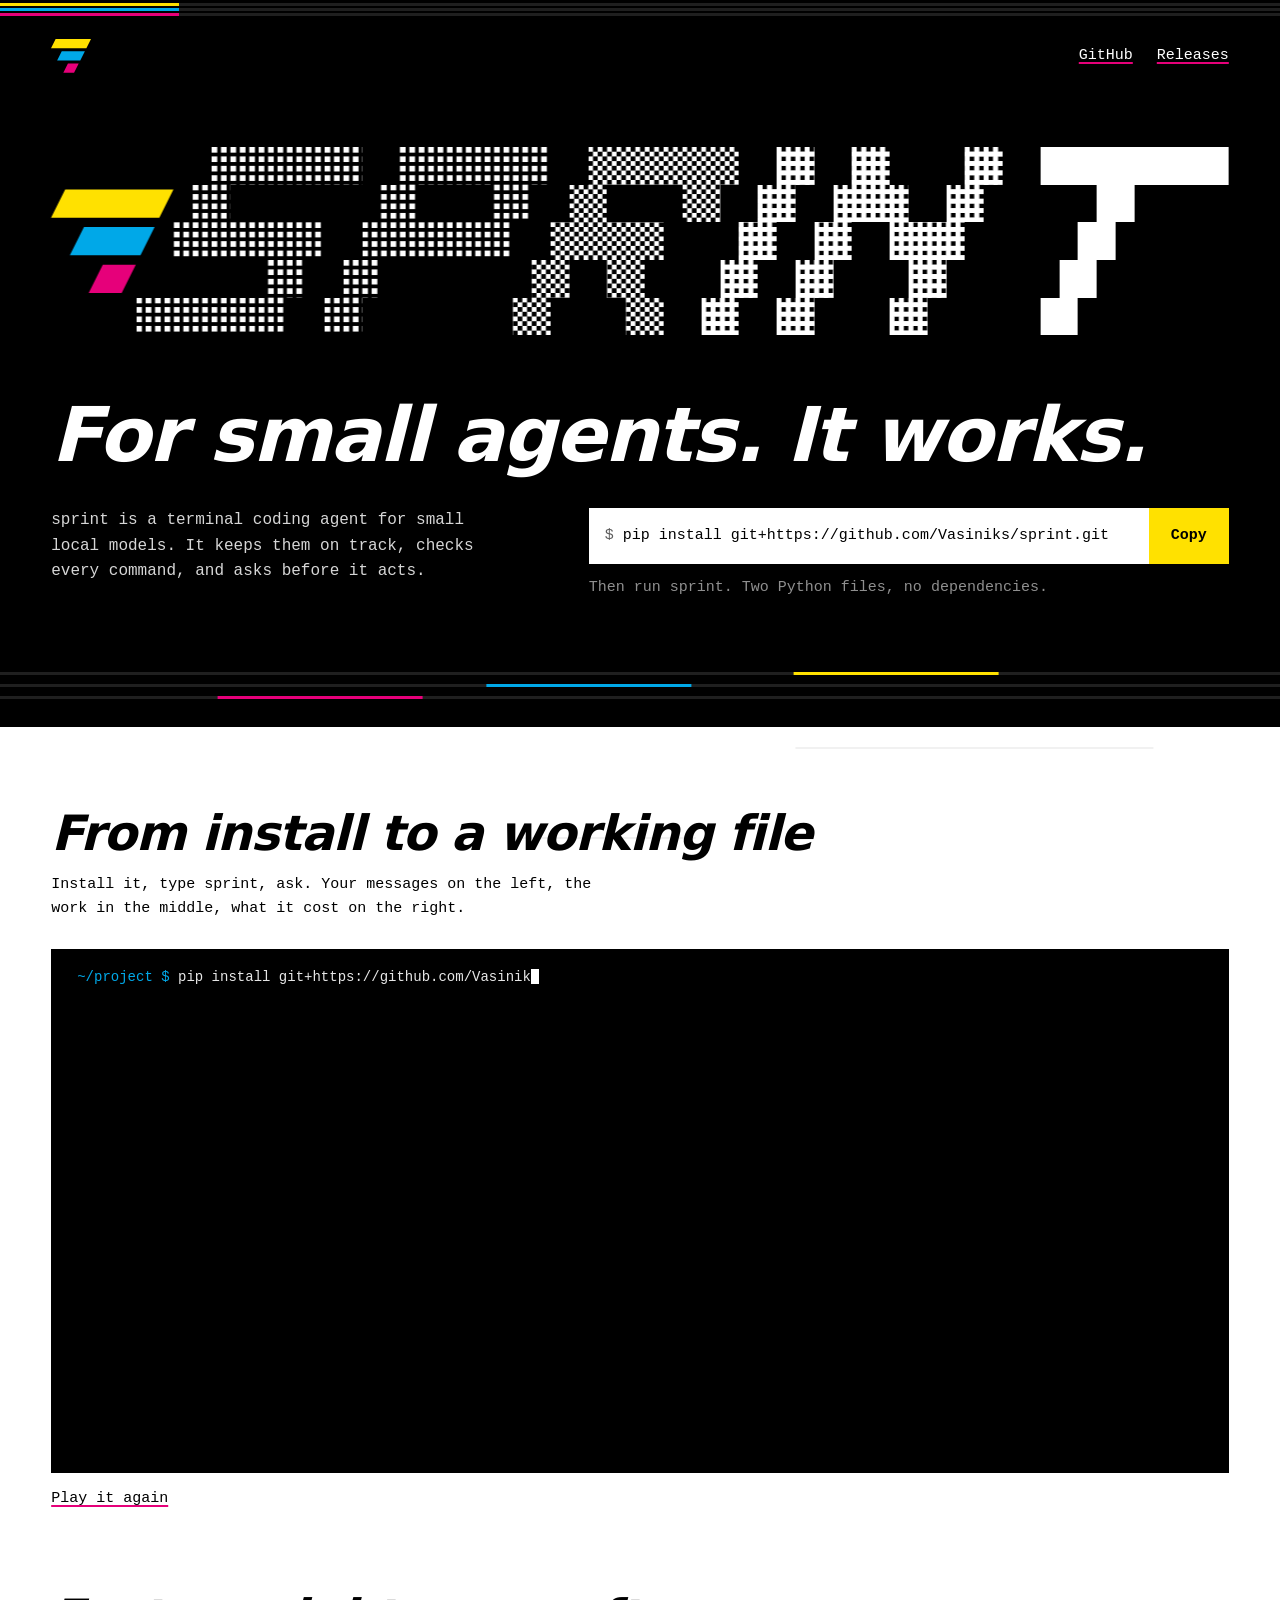
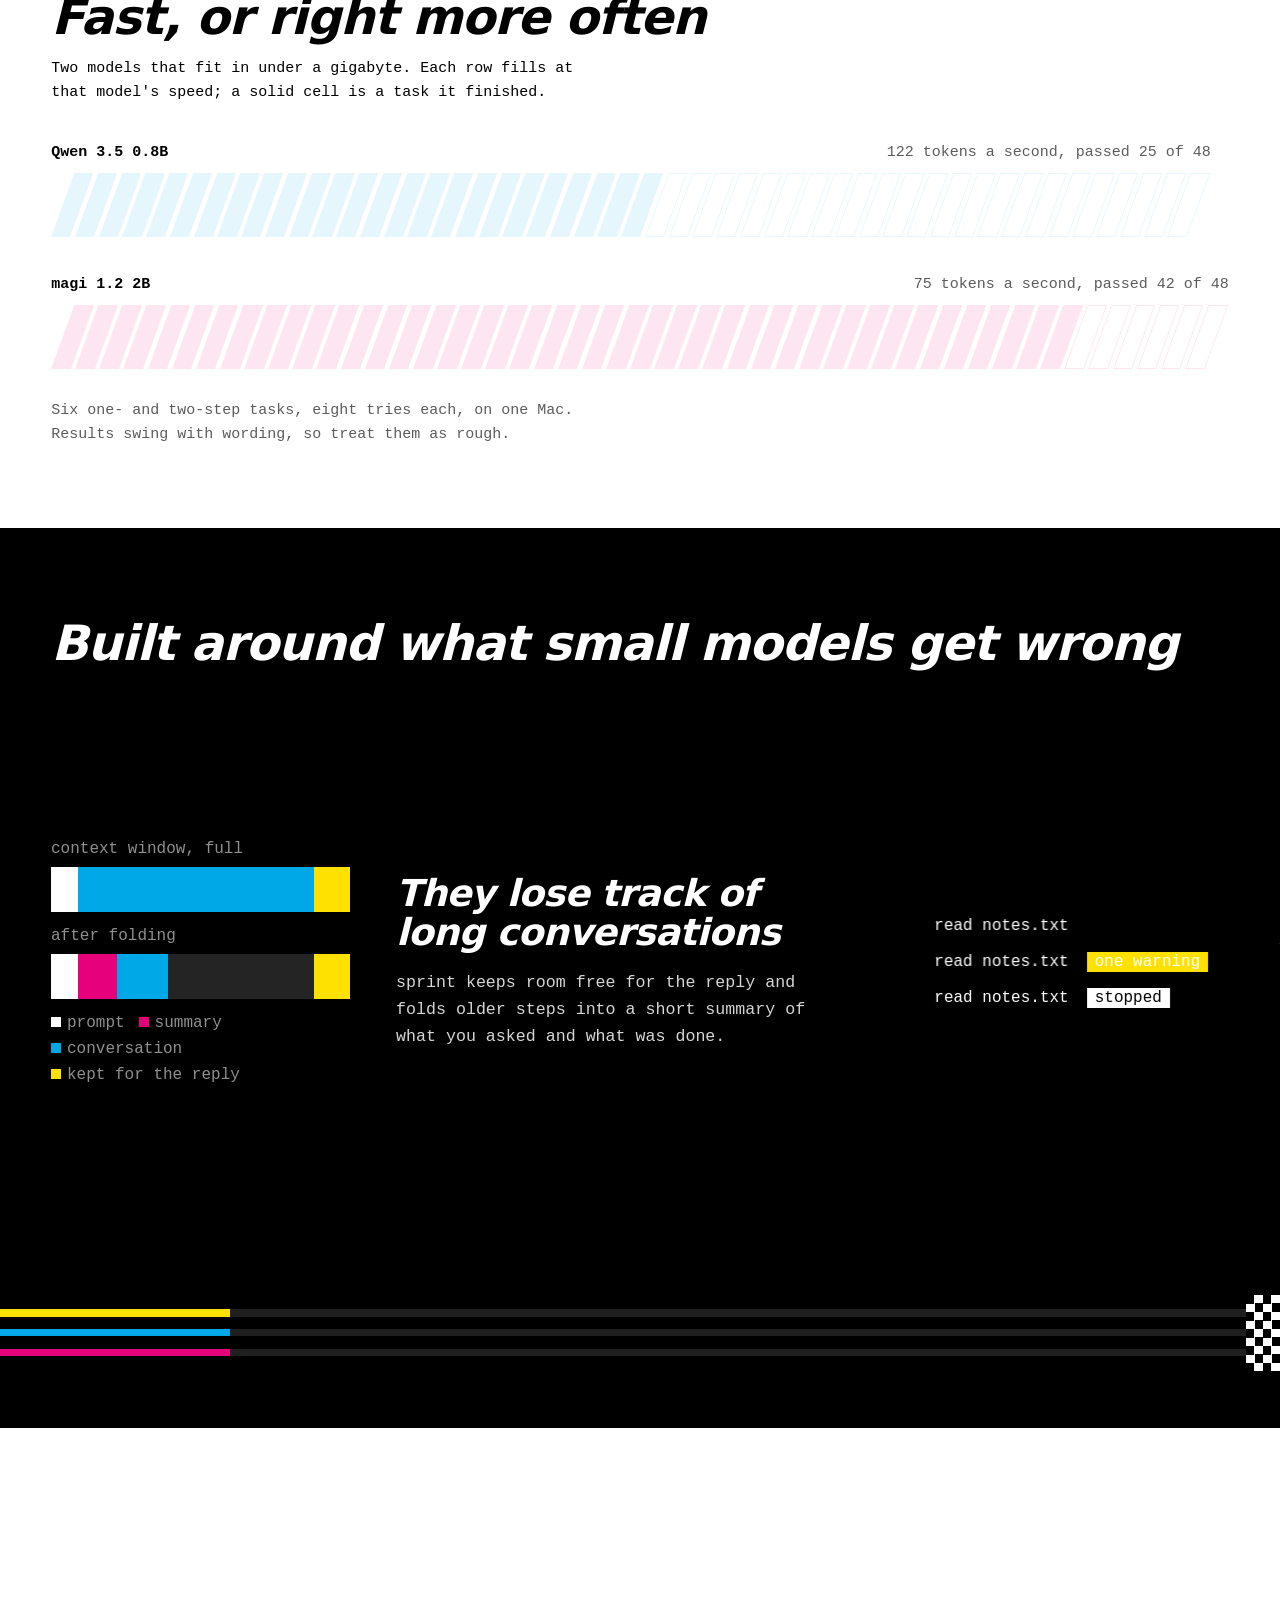
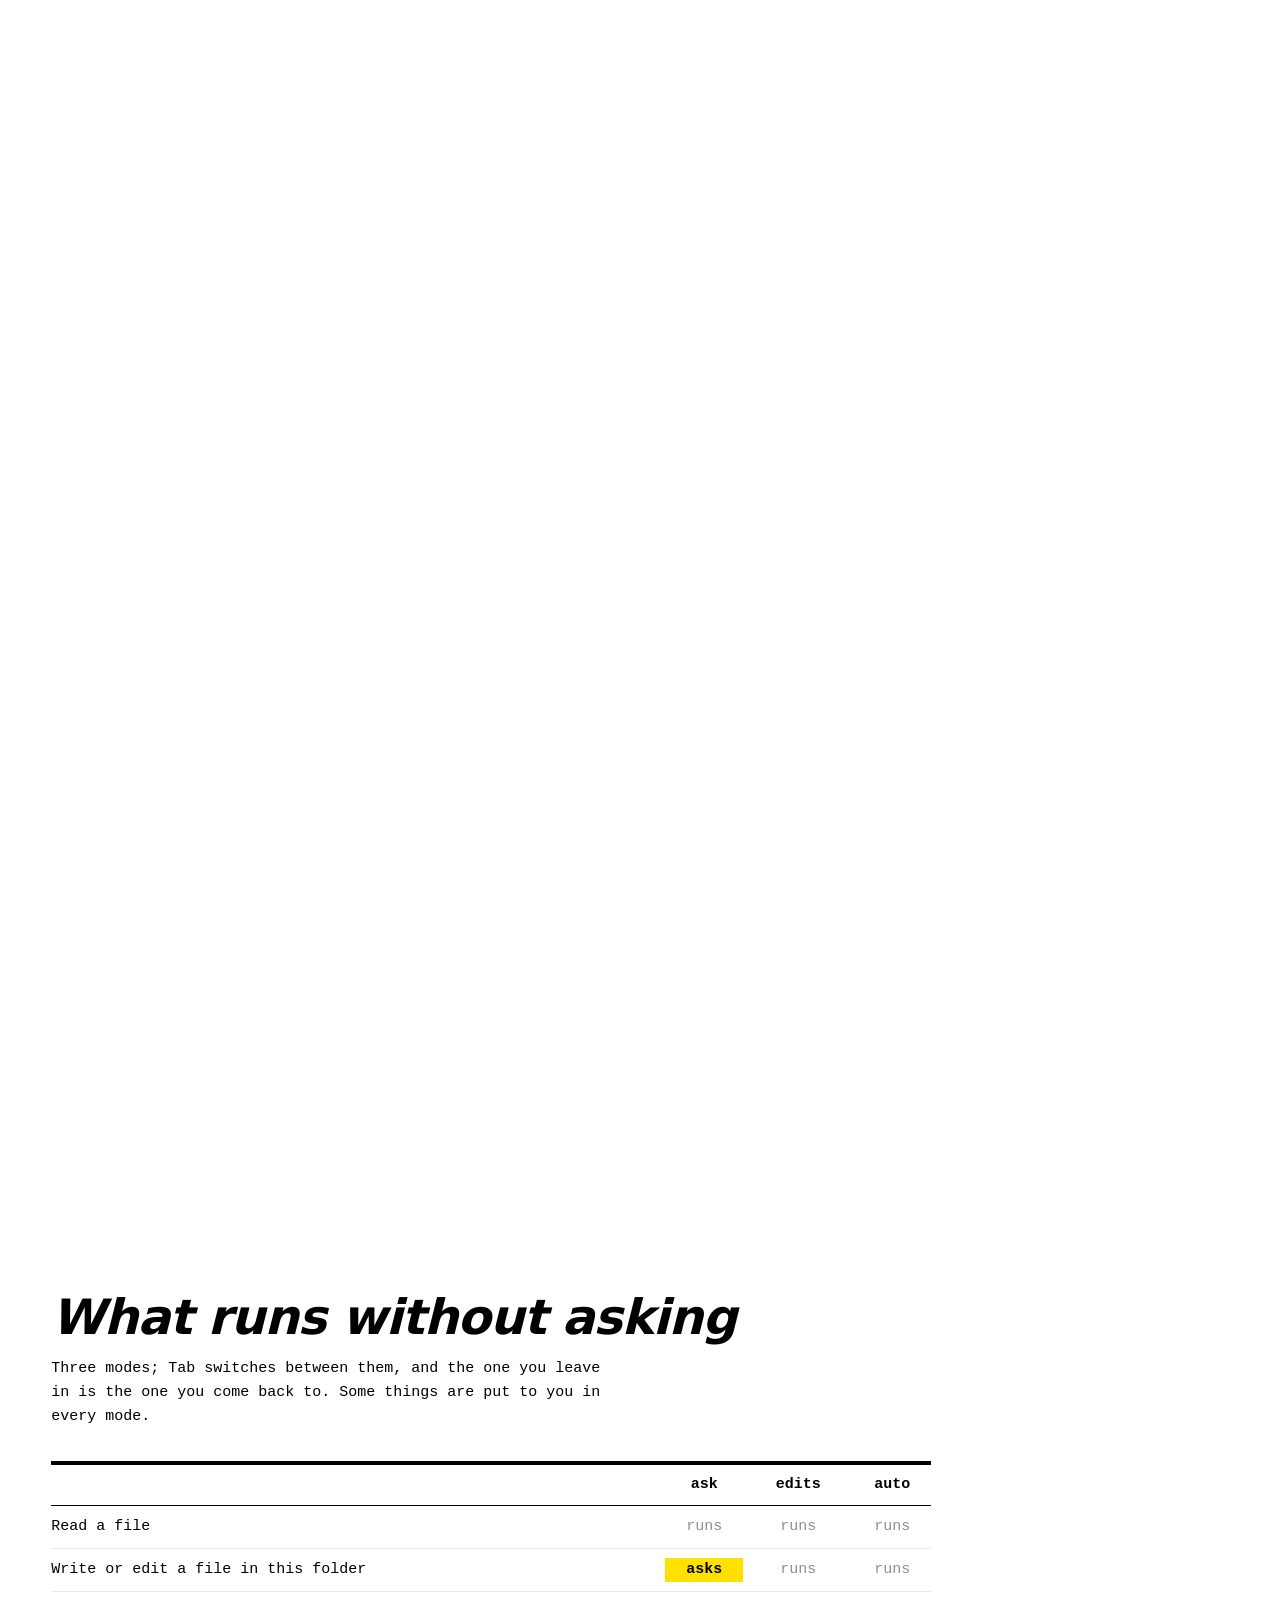
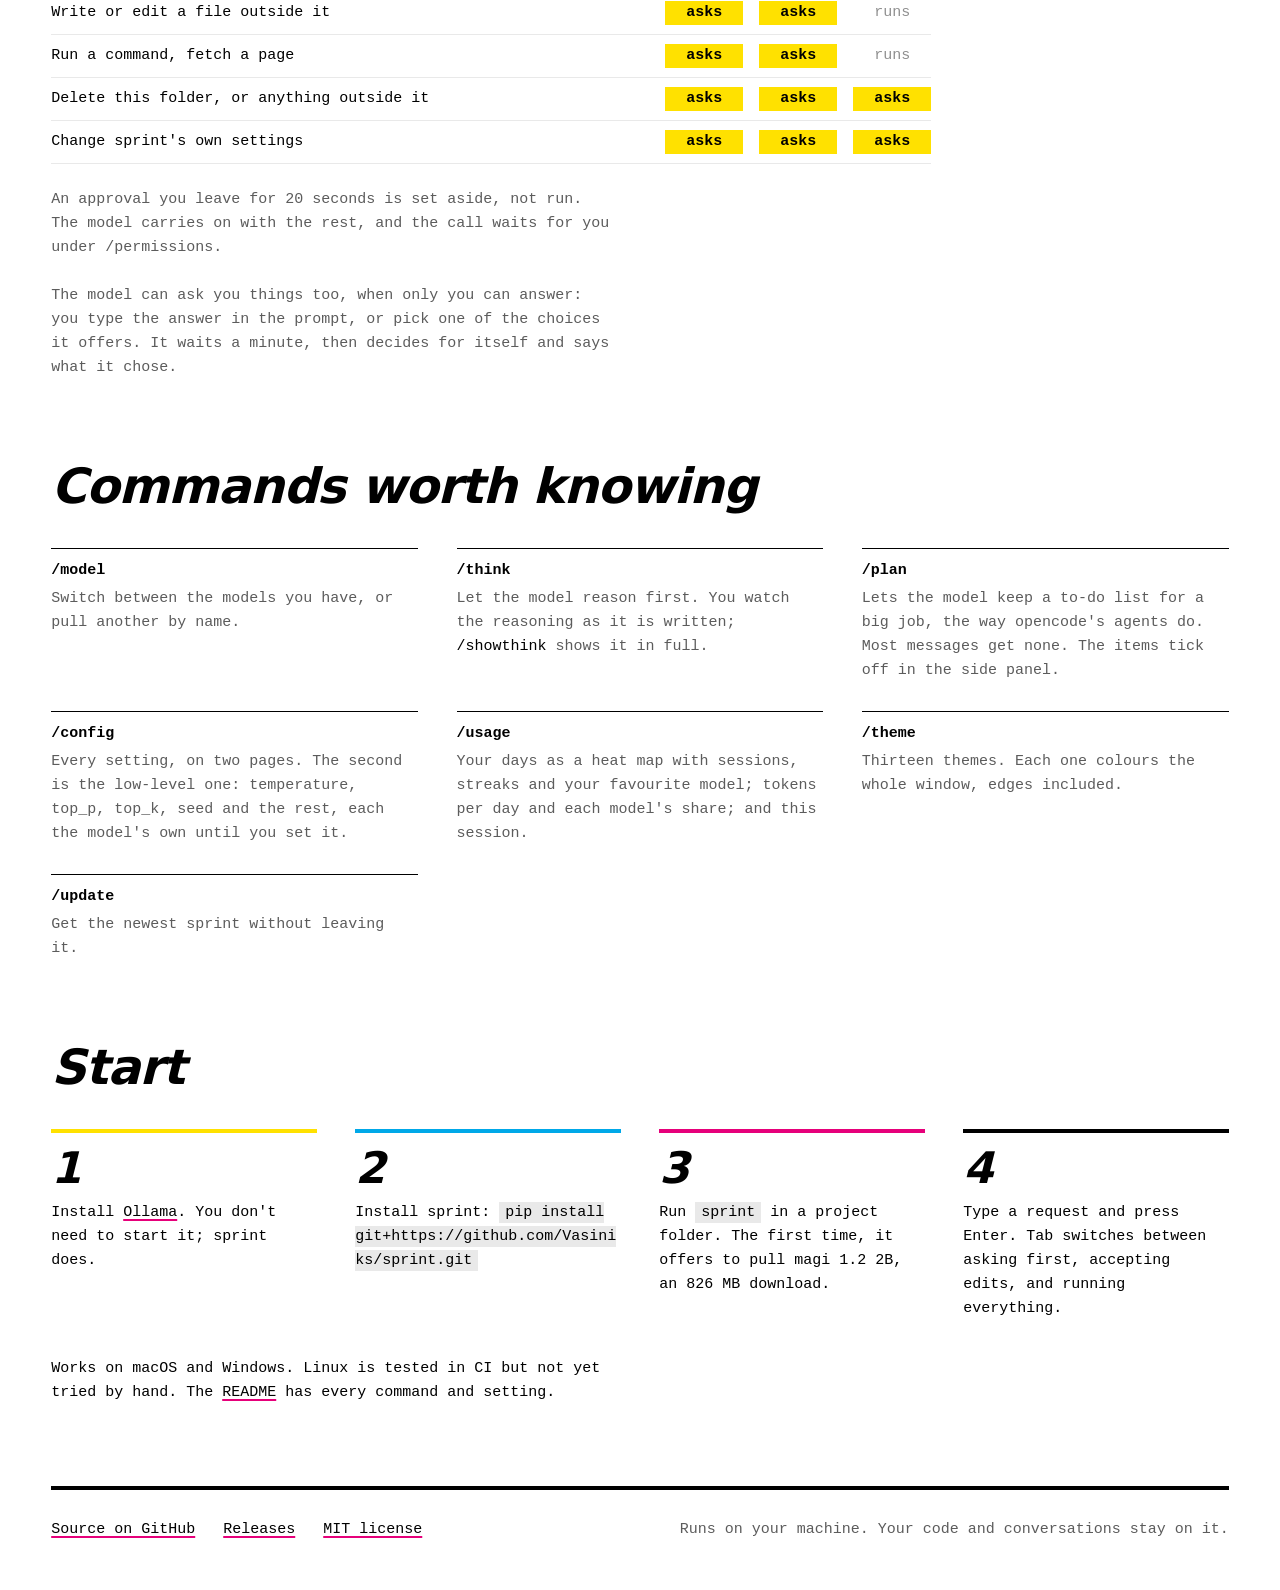
==== commit 237c3a96: "Site: the sideways run is a dark track, less white between sections, and wind when you scroll - Held" ====
--- a/site/index.html
+++ b/site/index.html
@@ -39,6 +39,15 @@
 .pace i::after { content: ""; position: absolute; inset: 0 auto 0 0; width: 14vw; background: var(--tint); transform: translateX(calc(var(--p, 0) * 86vw)); }
 .pace i:nth-child(1) { --tint: var(--y); } .pace i:nth-child(2) { --tint: var(--c); } .pace i:nth-child(3) { --tint: var(--m); }
 
+/* the wind: while you scroll, thin streaks cross the page behind the text, against the way the runners go, faster
+   the faster you scroll; they fade when you stop. Behind everything: the black panels cover them */
+.wind { position: fixed; inset: 0; z-index: -1; pointer-events: none; overflow: hidden; opacity: var(--gust, 0); }
+.wind i { position: absolute; left: 0; top: var(--top); width: var(--len); height: var(--thick, 2px); background: var(--tint, #dcdcdc); transform: translateX(calc(var(--at, 0) * 1px)); will-change: transform; }
+.wind i:nth-child(1) { --top: 9%; --len: 24vw; } .wind i:nth-child(2) { --top: 21%; --len: 12vw; --tint: var(--c); --thick: 3px; }
+.wind i:nth-child(3) { --top: 34%; --len: 30vw; } .wind i:nth-child(4) { --top: 47%; --len: 16vw; --tint: var(--y); --thick: 3px; }
+.wind i:nth-child(5) { --top: 58%; --len: 22vw; } .wind i:nth-child(6) { --top: 71%; --len: 10vw; --tint: var(--m); --thick: 3px; }
+.wind i:nth-child(7) { --top: 83%; --len: 28vw; } .wind i:nth-child(8) { --top: 93%; --len: 14vw; }
+
 /* hero: a black band the full width of the window */
 .hero { background: var(--ink); color: #fff; padding: 19px var(--gutter) 0; overflow: hidden; }
 .top { display: flex; align-items: center; justify-content: space-between; padding: 20px 0; }
@@ -62,7 +71,7 @@
 .track i:nth-child(3) { --tint: var(--m); --at: 17vw; --t: 3.1s; }
 
 main { padding: 0 var(--gutter); }
-section { padding-top: clamp(72px, 13vh, 144px); }
+section { padding-top: clamp(52px, 9vh, 104px); }
 section > h2 + p { margin-top: 14px; }
 /* a heading arrives the way the logo does: at a run from the left, three lines of colour trailing, drawn in as it stops */
 h2 { position: relative; }
@@ -162,7 +171,7 @@
 .fig .cap { display: block; color: var(--grey); }
 .fig .cap + .bar + .cap { margin-top: 12px; }
 .key { display: flex; flex-wrap: wrap; gap: 2px 14px; margin-top: 12px; color: var(--grey); }
-.key i { display: inline-block; width: 10px; height: 10px; margin-right: 6px; }
+.key i { display: inline-block; width: 10px; height: 10px; margin-right: 6px; } .key .k { background: var(--ink); }
 .calls { display: grid; grid-template-columns: auto 1fr; gap: 8px 16px; align-items: center; margin: 0; }
 .calls dt, .calls dd { margin: 0; }
 .tag { padding: 1px 8px; } .tag.warn { background: var(--y); } .tag.stop { background: var(--ink); color: #fff; }
@@ -171,19 +180,32 @@
 .askline b:first-of-type { padding: 0 6px; margin: 0 -6px; }
 /* on a wide window the three points are a run: the heading holds still and they pass under it from right to left, a
    pixel across for every pixel you scroll. (.wide is set by the script when the window is wide and tall enough) */
-.wide { height: calc(100vh + var(--travel, 0px)); }
-.wide .pin { position: sticky; top: 0; height: 100vh; display: flex; flex-direction: column; justify-content: center; overflow: hidden;
-  margin: 0 calc(var(--gutter) * -1); padding: 19px var(--gutter) 0; }
-.wide .points { display: flex; gap: clamp(56px, 7vw, 130px); width: max-content; margin-top: clamp(40px, 9vh, 96px); transform: translateX(calc(var(--x, 0) * -1px)); will-change: transform; }
+.ground { display: none; }
+.run.wide { height: calc(100vh + var(--travel, 0px)); }
+/* held, it is the track: black from edge to edge, the heading over it, the points passing, and under them three lanes
+   with a runner in each that gains ground as you scroll and reaches the chequered line as the last point arrives */
+.run.wide .pin { position: sticky; top: 0; height: 100vh; overflow: hidden; background: var(--ink); color: #fff;
+  display: grid; grid-template-rows: auto minmax(0, 1fr) auto; grid-template-columns: minmax(0, 1fr); margin: 0 calc(var(--gutter) * -1); padding: clamp(56px, 10vh, 112px) var(--gutter) 0; }
+.run.wide .points { display: flex; gap: clamp(56px, 7vw, 130px); width: max-content; margin: 0; align-self: center; transform: translateX(calc(var(--x, 0) * -1px)); will-change: transform; }
 /* a point is a little over half the window wide, so the next one always shows at the right edge: there is more that way */
-.wide .point { width: min(56vw, 860px); display: grid; grid-template-columns: minmax(0, 5fr) minmax(0, 6fr); gap: clamp(28px, 3.4vw, 64px); align-items: center; }
-.wide .fig { min-height: 0; margin: 0; font-size: 16px; }
-.wide .bar { height: 38px; } .wide .askline { padding: 22px; font-size: 17px; }
-.wide .point h3 { font-size: clamp(1.7rem, 2.7vw, 2.6rem); line-height: 1.1; }
-.wide .point p { font-size: 17px; margin-top: 16px; }
-.js .wide .point:not(.go) { opacity: .28; }  /* a point still on its way in is there to be seen, faintly */
-.wide .point { transition: opacity .35s; }
-.js .wide .point:not(.go) .calls > * { opacity: 1; }
+.run.wide .point { width: min(62vw, 1000px); display: grid; grid-template-columns: minmax(0, 4fr) minmax(0, 6fr); gap: clamp(28px, 3.6vw, 72px); align-items: center; }
+.run.wide .fig { min-height: 0; margin: 0; font-size: clamp(15px, 1.25vw, 18px); }
+.run.wide .fig .cap, .run.wide .key { color: var(--dim); }
+.run.wide .bar { height: clamp(34px, 5vh, 48px); background: #242424; } .run.wide .bar .k, .run.wide .key .k { background: #fff; }
+.run.wide .calls { gap: 12px 18px; } .run.wide .tag.stop { background: #fff; color: var(--ink); }
+.run.wide .askline { padding: 24px; font-size: clamp(15px, 1.25vw, 18px); box-shadow: inset 0 0 0 1px var(--line); }
+.run.wide .point h3 { font-size: clamp(1.8rem, 2.9vw, 2.9rem); line-height: 1.06; }
+.run.wide .point p { font-size: clamp(16px, 1.3vw, 19px); margin-top: 18px; color: #d6d6d6; }
+.js .run.wide .point:not(.go) { opacity: .3; }  /* a point still on its way in is there to be seen, faintly */
+.run.wide .point { transition: opacity .35s; }
+.js .run.wide .point:not(.go) .calls > * { opacity: 1; }
+.run.wide .ground { display: grid; gap: clamp(8px, 1.4vh, 14px); position: relative; margin: 0 calc(var(--gutter) * -1); padding: clamp(28px, 6vh, 64px) 0 clamp(36px, 8vh, 84px); }
+.ground i { display: block; height: clamp(5px, .8vh, 8px); background: #1f1f1f; position: relative; }
+.ground i::after { content: ""; position: absolute; inset: 0 auto 0 0; width: 18vw; background: var(--tint); transform: translateX(calc(var(--r, 0) * (100vw - 18vw - 34px))); }
+.ground i:nth-child(1) { --tint: var(--y); } .ground i:nth-child(2) { --tint: var(--c); } .ground i:nth-child(3) { --tint: var(--m); }
+/* the line they run to: chequered, the way the logo is shaded */
+.ground b { position: absolute; right: 0; top: clamp(20px, 4.4vh, 50px); bottom: clamp(28px, 6.4vh, 70px); width: 34px;
+  background: conic-gradient(#fff 25%, #000 0 50%, #fff 0 75%, #000 0) 0 0 / 17px 17px; }
 
 /* what each mode runs: a row to a kind of action, a column to a mode */
 .rules { margin-top: 32px; max-width: 880px; border-top: 4px solid var(--ink); }
@@ -207,7 +229,7 @@
 .steps code { background: var(--faint); padding: 2px 6px; overflow-wrap: anywhere; }
 .steps + p { margin-top: 36px; }
 
-footer { margin: clamp(72px, 13vh, 144px) var(--gutter) 0; padding: 28px 0 48px; display: flex; flex-wrap: wrap; gap: 8px 28px; align-items: center; border-top: 4px solid var(--ink); }
+footer { margin: clamp(52px, 9vh, 104px) var(--gutter) 0; padding: 28px 0 48px; display: flex; flex-wrap: wrap; gap: 8px 28px; align-items: center; border-top: 4px solid var(--ink); }
 footer span { color: var(--grey); margin-left: auto; }
 
 @media (max-width: 1000px) {
@@ -266,6 +288,7 @@
 </head>
 <body>
 <div class="pace" id="pace" aria-hidden="true"><i></i><i></i><i></i></div>
+<div class="wind" id="wind" aria-hidden="true"><i></i><i></i><i></i><i></i><i></i><i></i><i></i><i></i></div>
 
 <header class="hero" id="top">
   <div class="top">
@@ -378,7 +401,7 @@
         <div class="bar"><i class="k"></i><i class="c"></i><i class="y"></i></div>
         <span class="cap">after folding</span>
         <div class="bar fold"><i class="k"></i><i class="m"></i><i class="c"></i><i class="y"></i></div>
-        <div class="key"><span><i style="background:var(--ink)"></i>prompt</span><span><i style="background:var(--m)"></i>summary</span><span><i style="background:var(--c)"></i>conversation</span><span><i style="background:var(--y)"></i>kept for the reply</span></div>
+        <div class="key"><span><i class="k"></i>prompt</span><span><i style="background:var(--m)"></i>summary</span><span><i style="background:var(--c)"></i>conversation</span><span><i style="background:var(--y)"></i>kept for the reply</span></div>
       </div>
       <div>
         <h3>They lose track of long conversations</h3>
@@ -408,6 +431,7 @@
       </div>
     </div>
   </div>
+  <div class="ground" id="ground" aria-hidden="true"><i></i><i></i><i></i><b></b></div>
   </div></div>
 </section>
 
@@ -589,18 +613,40 @@
   $('again').addEventListener('click', play);
 
   // the pace: how far down the page you are, as three runners. Yellow is ahead of you and magenta behind, and they finish level
-  const pace = $('pace').children, runway = $('run'), points = $('points');
+  const pace = $('pace').children, runway = $('run'), points = $('points'), lanes = $('ground').children;
   let travel = 0, queued = false;
   const stride = () => {
     queued = false;
     const p = Math.min(1, Math.max(0, scrollY / Math.max(1, document.documentElement.scrollHeight - innerHeight)));
     [.72, 1, 1.45].forEach((power, n) => pace[n].style.setProperty('--p', Math.pow(p, power).toFixed(4)));
     if (travel) {  // the run: a pixel sideways for every pixel scrolled while the heading is held
-      const top = runway.getBoundingClientRect().top;
-      points.style.setProperty('--x', Math.min(travel, Math.max(0, -top)).toFixed(1));
+      const top = runway.getBoundingClientRect().top, x = Math.min(travel, Math.max(0, -top));
+      points.style.setProperty('--x', x.toFixed(1));
+      // and the runners under it: they set off as the track comes up the window, and reach the line with the last point
+      const along = Math.min(1, Math.max(0, (innerHeight * .6 - top) / (travel + innerHeight * .6)));
+      [.62, .86, 1.2].forEach((power, n) => lanes[n].style.setProperty('--r', Math.pow(along, power).toFixed(4)));
     }
   };
-  const onScroll = () => { if (!queued) { queued = true; requestAnimationFrame(stride); } };
+  // the wind: streaks that cross the page while it scrolls, as fast as it scrolls, and die away when it stops
+  const wind = $('wind'), streaks = [...wind.children].map((el, n) => ({ el, at: (n * 37 % 100) / 100 * innerWidth, pace: .55 + (n * 29 % 50) / 60 }));
+  let speed = 0, lastY = scrollY, blowing = false;
+  const blow = () => {
+    speed *= .9;
+    wind.style.setProperty('--gust', Math.min(.9, Math.abs(speed) / 45).toFixed(3));
+    for (const s of streaks) {
+      const span = innerWidth + s.el.offsetWidth;
+      s.at = ((s.at - speed * s.pace) % span + span) % span;  // against the scroll: down the page is a run to the right
+      s.el.style.setProperty('--at', (s.at - s.el.offsetWidth).toFixed(1));
+    }
+    blowing = Math.abs(speed) > .3;
+    if (blowing) requestAnimationFrame(blow); else wind.style.setProperty('--gust', 0);
+  };
+  const onScroll = () => {
+    speed += (scrollY - lastY) * .35; lastY = scrollY;
+    speed = Math.max(-90, Math.min(90, speed));
+    if (!blowing) { blowing = true; requestAnimationFrame(blow); }
+    if (!queued) { queued = true; requestAnimationFrame(stride); }
+  };
   // the three points run sideways only where there is room for it: a wide window, tall enough to hold a heading and a point
   const measure = () => {
     const wide = innerWidth >= 1000 && innerHeight >= 600;
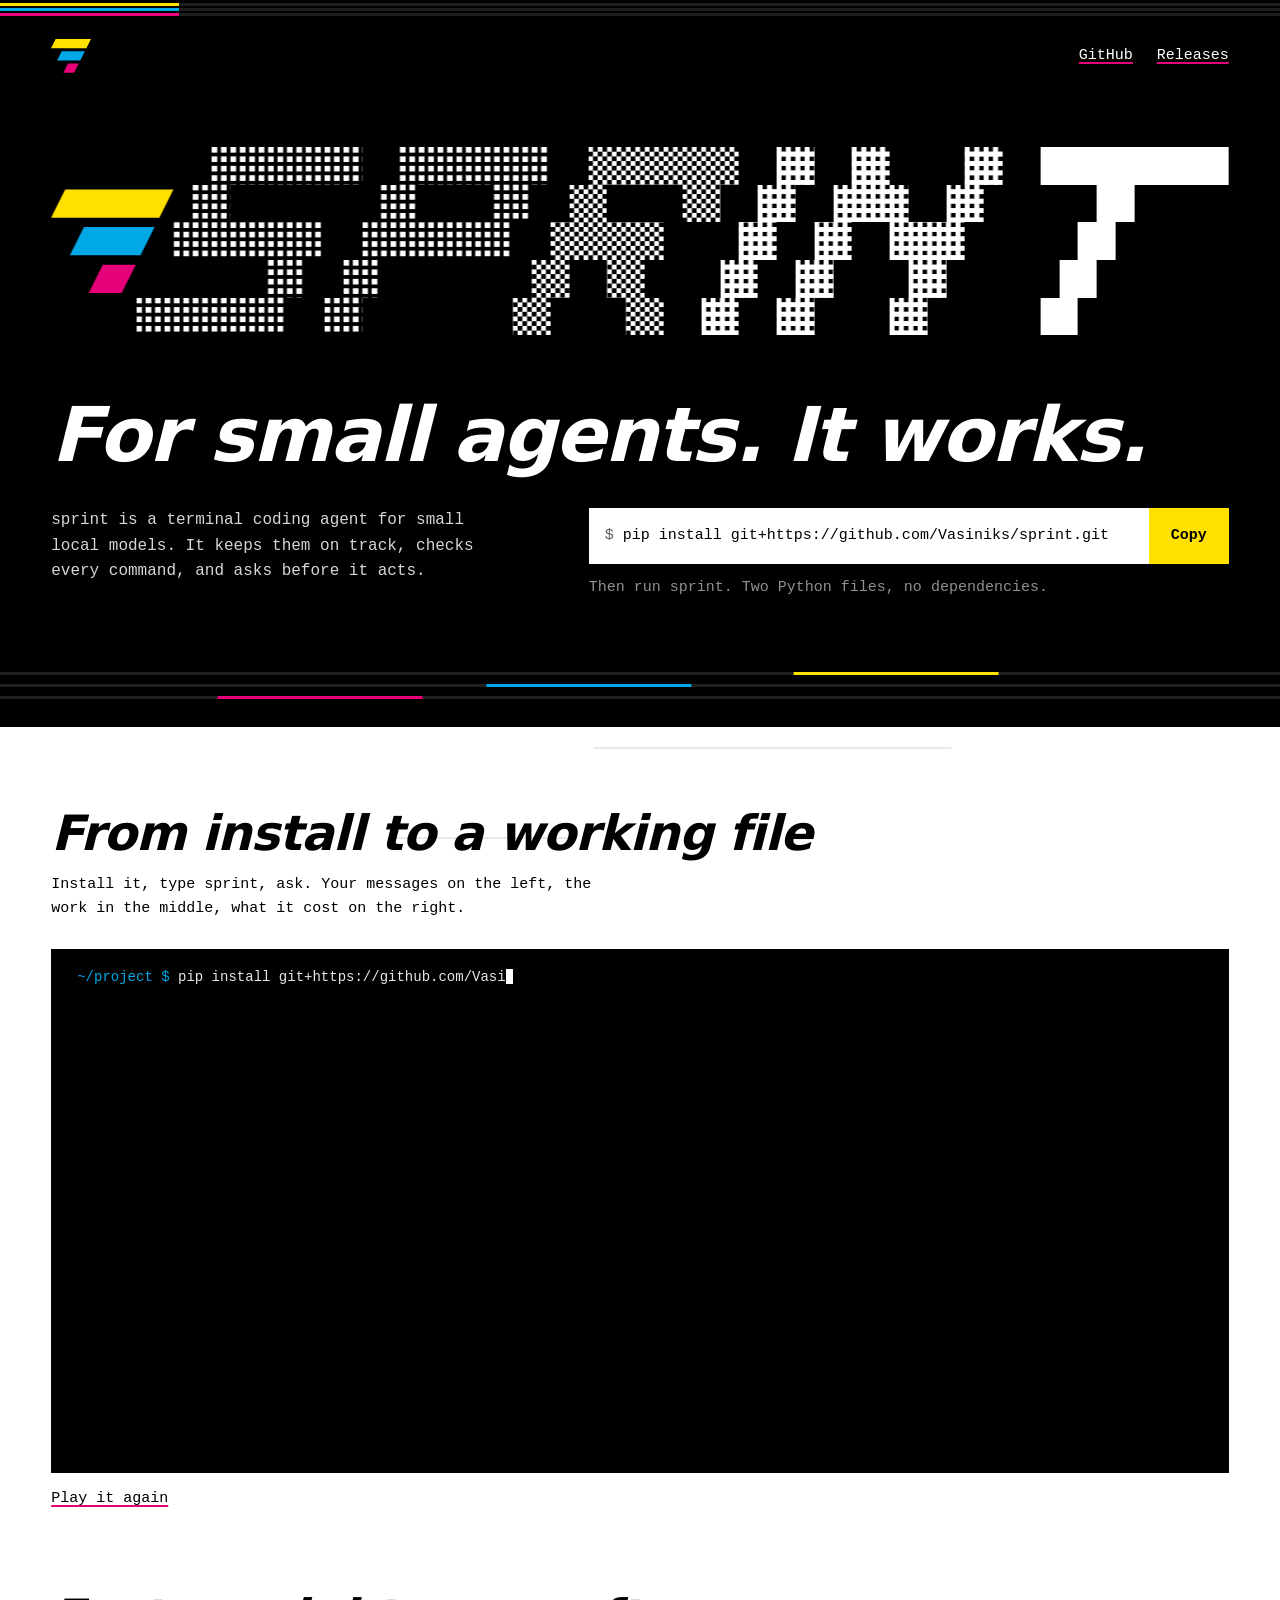
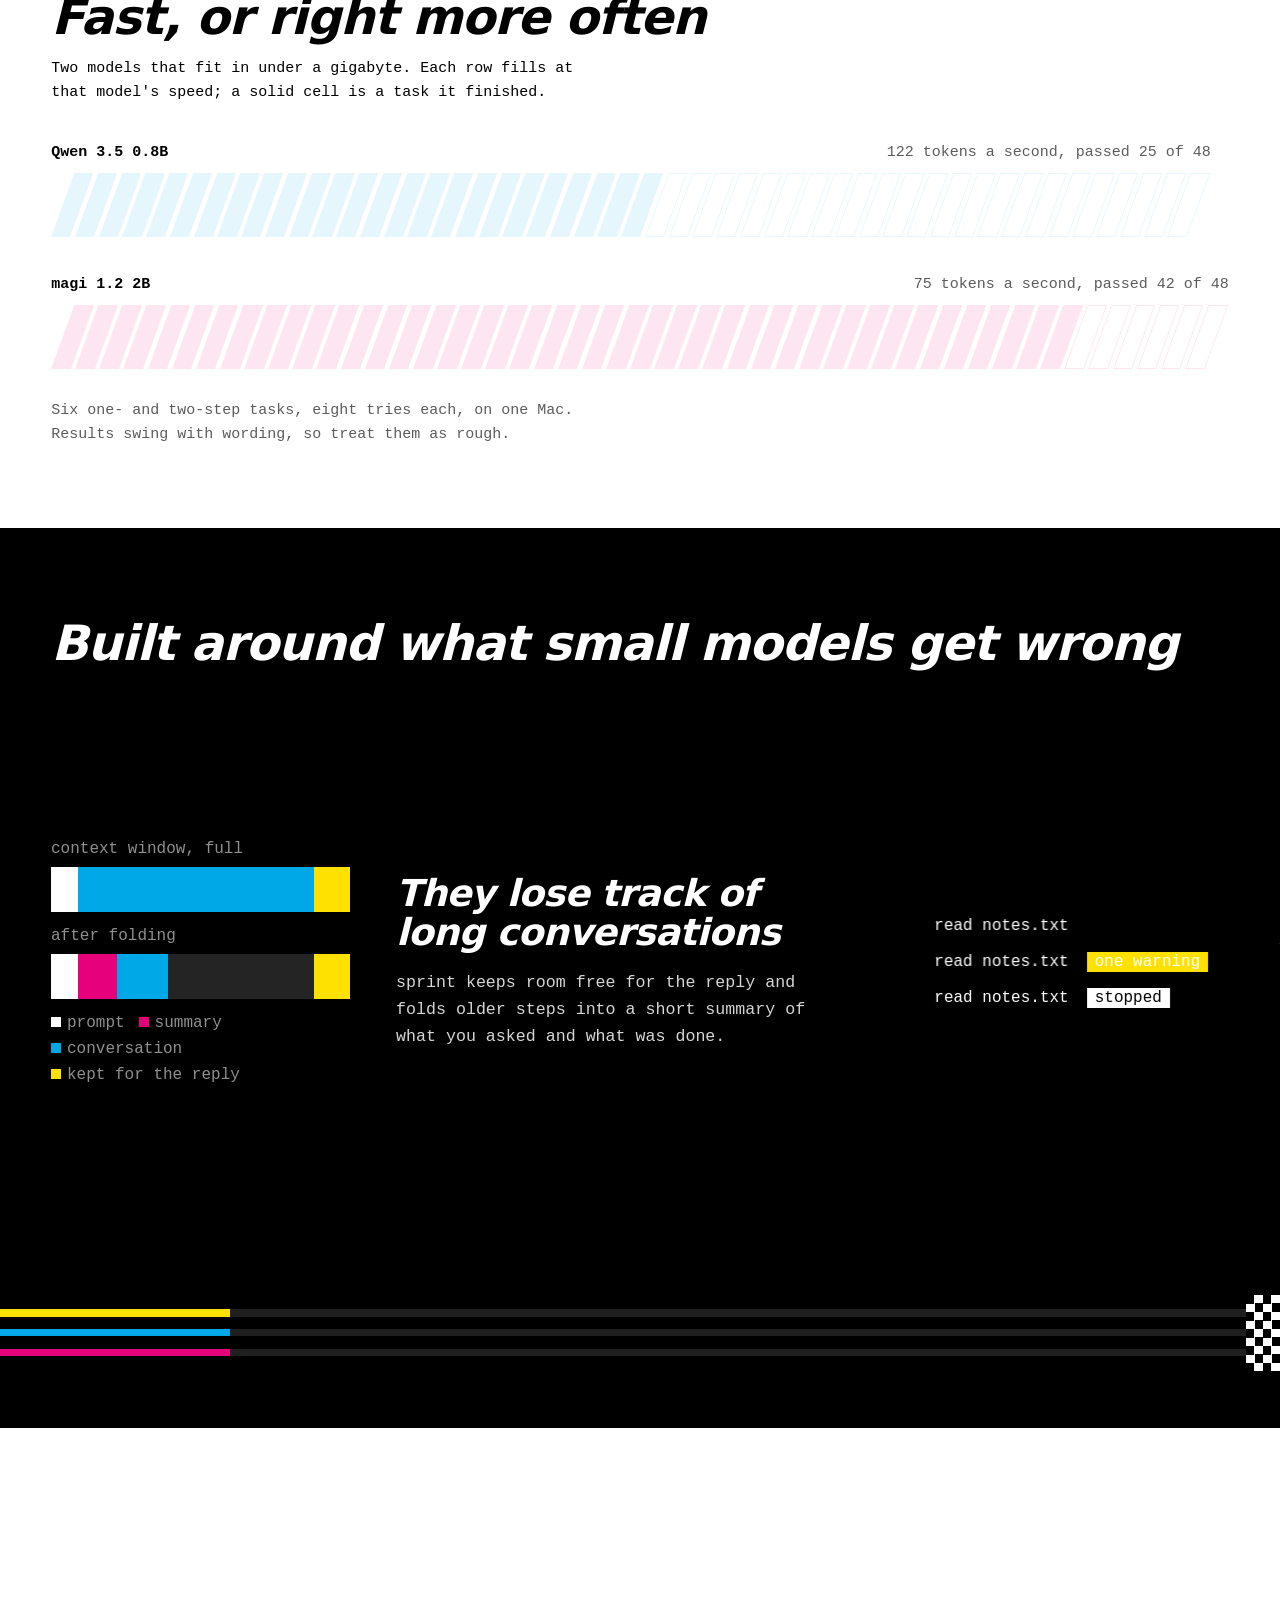
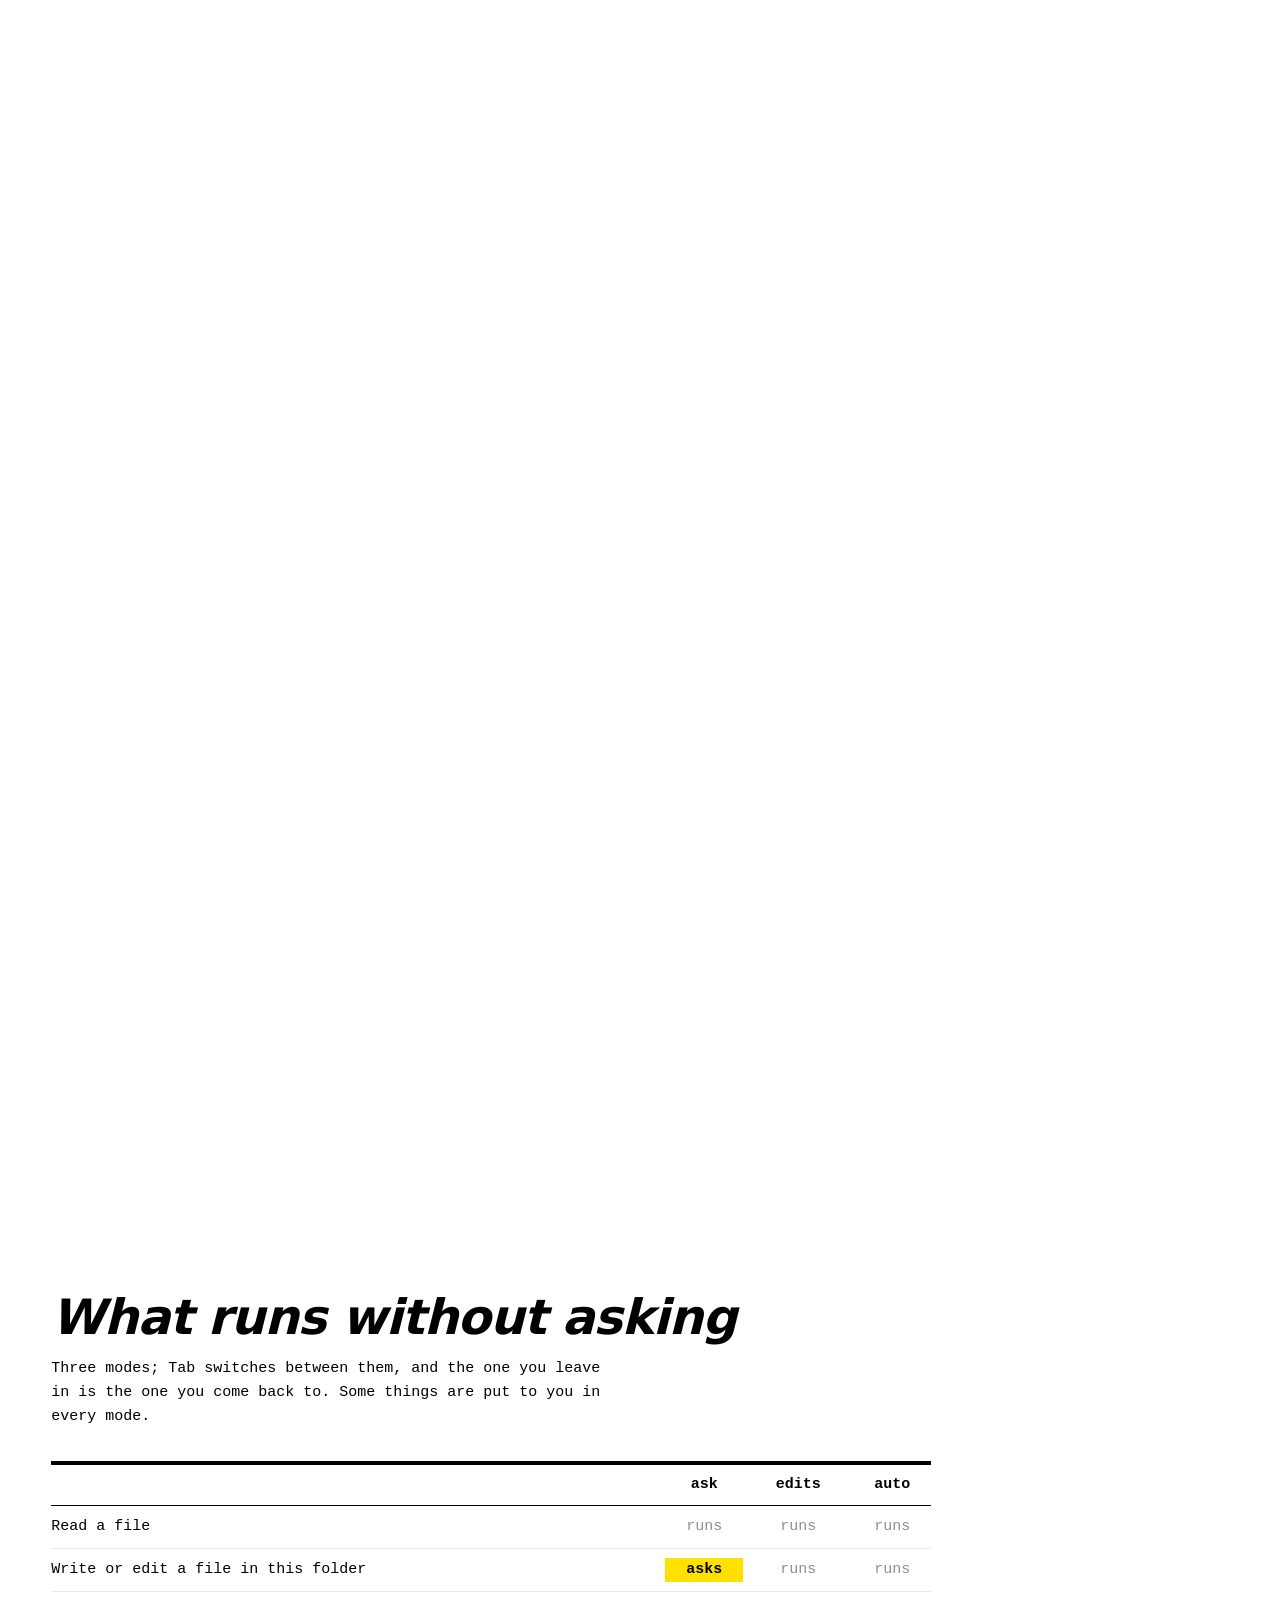
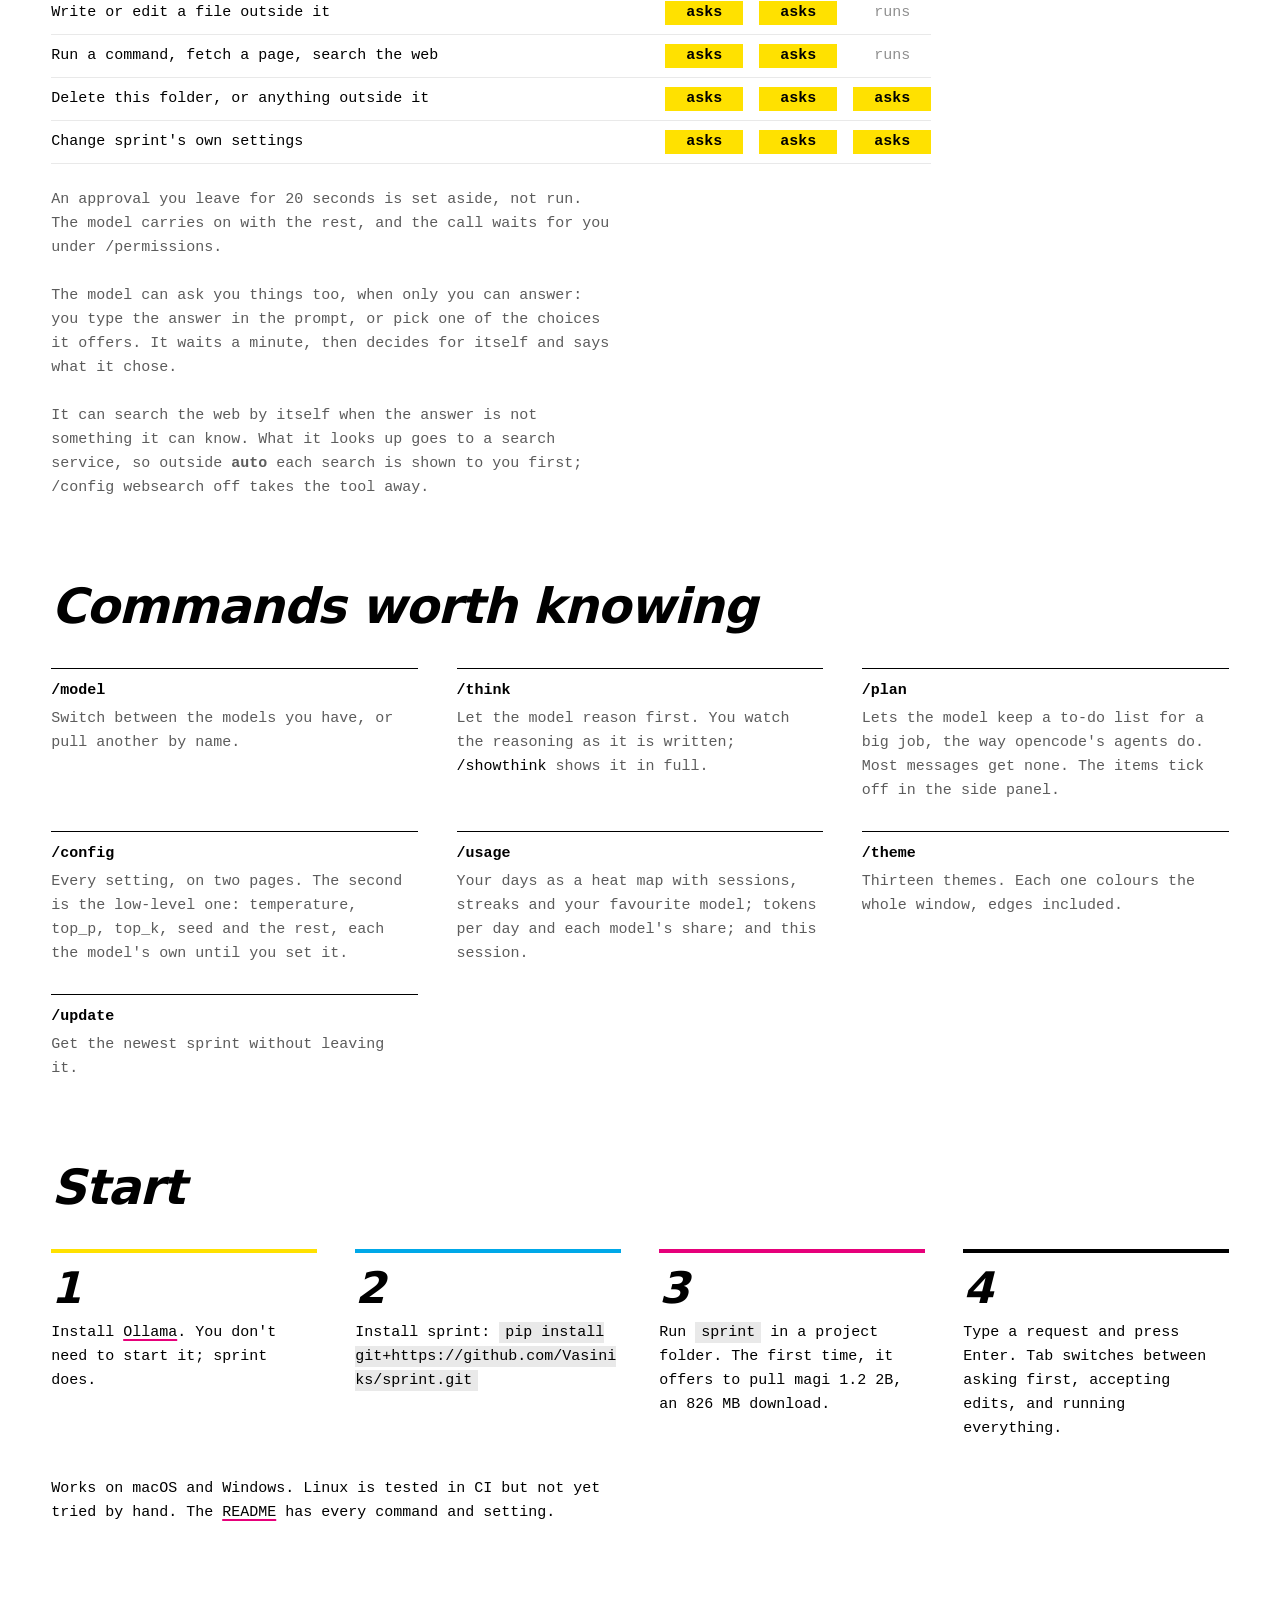
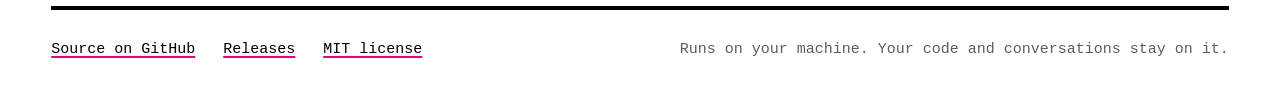
==== commit 3ef25755: "Site: the model can search the web, and what that sends Co-Authored-By: Claude Fable 5.2 <noreply@an" ====
--- a/site/index.html
+++ b/site/index.html
@@ -443,12 +443,13 @@
     <div class="rr" role="row"><span role="rowheader">Read a file</span><i role="cell">runs</i><i role="cell">runs</i><i role="cell">runs</i></div>
     <div class="rr" role="row"><span role="rowheader">Write or edit a file in this folder</span><u role="cell">asks</u><i role="cell">runs</i><i role="cell">runs</i></div>
     <div class="rr" role="row"><span role="rowheader">Write or edit a file outside it</span><u role="cell">asks</u><u role="cell">asks</u><i role="cell">runs</i></div>
-    <div class="rr" role="row"><span role="rowheader">Run a command, fetch a page</span><u role="cell">asks</u><u role="cell">asks</u><i role="cell">runs</i></div>
+    <div class="rr" role="row"><span role="rowheader">Run a command, fetch a page, search the web</span><u role="cell">asks</u><u role="cell">asks</u><i role="cell">runs</i></div>
     <div class="rr" role="row"><span role="rowheader">Delete this folder, or anything outside it</span><u role="cell">asks</u><u role="cell">asks</u><u role="cell">asks</u></div>
     <div class="rr" role="row"><span role="rowheader">Change sprint's own settings</span><u role="cell">asks</u><u role="cell">asks</u><u role="cell">asks</u></div>
   </div>
   <p class="note">An approval you leave for 20 seconds is set aside, not run. The model carries on with the rest, and the call waits for you under <code>/permissions</code>.</p>
   <p class="note">The model can ask you things too, when only you can answer: you type the answer in the prompt, or pick one of the choices it offers. It waits a minute, then decides for itself and says what it chose.</p>
+  <p class="note">It can search the web by itself when the answer is not something it can know. What it looks up goes to a search service, so outside <b>auto</b> each search is shown to you first; <code>/config websearch off</code> takes the tool away.</p>
 </section>
 
 <section id="commands">
